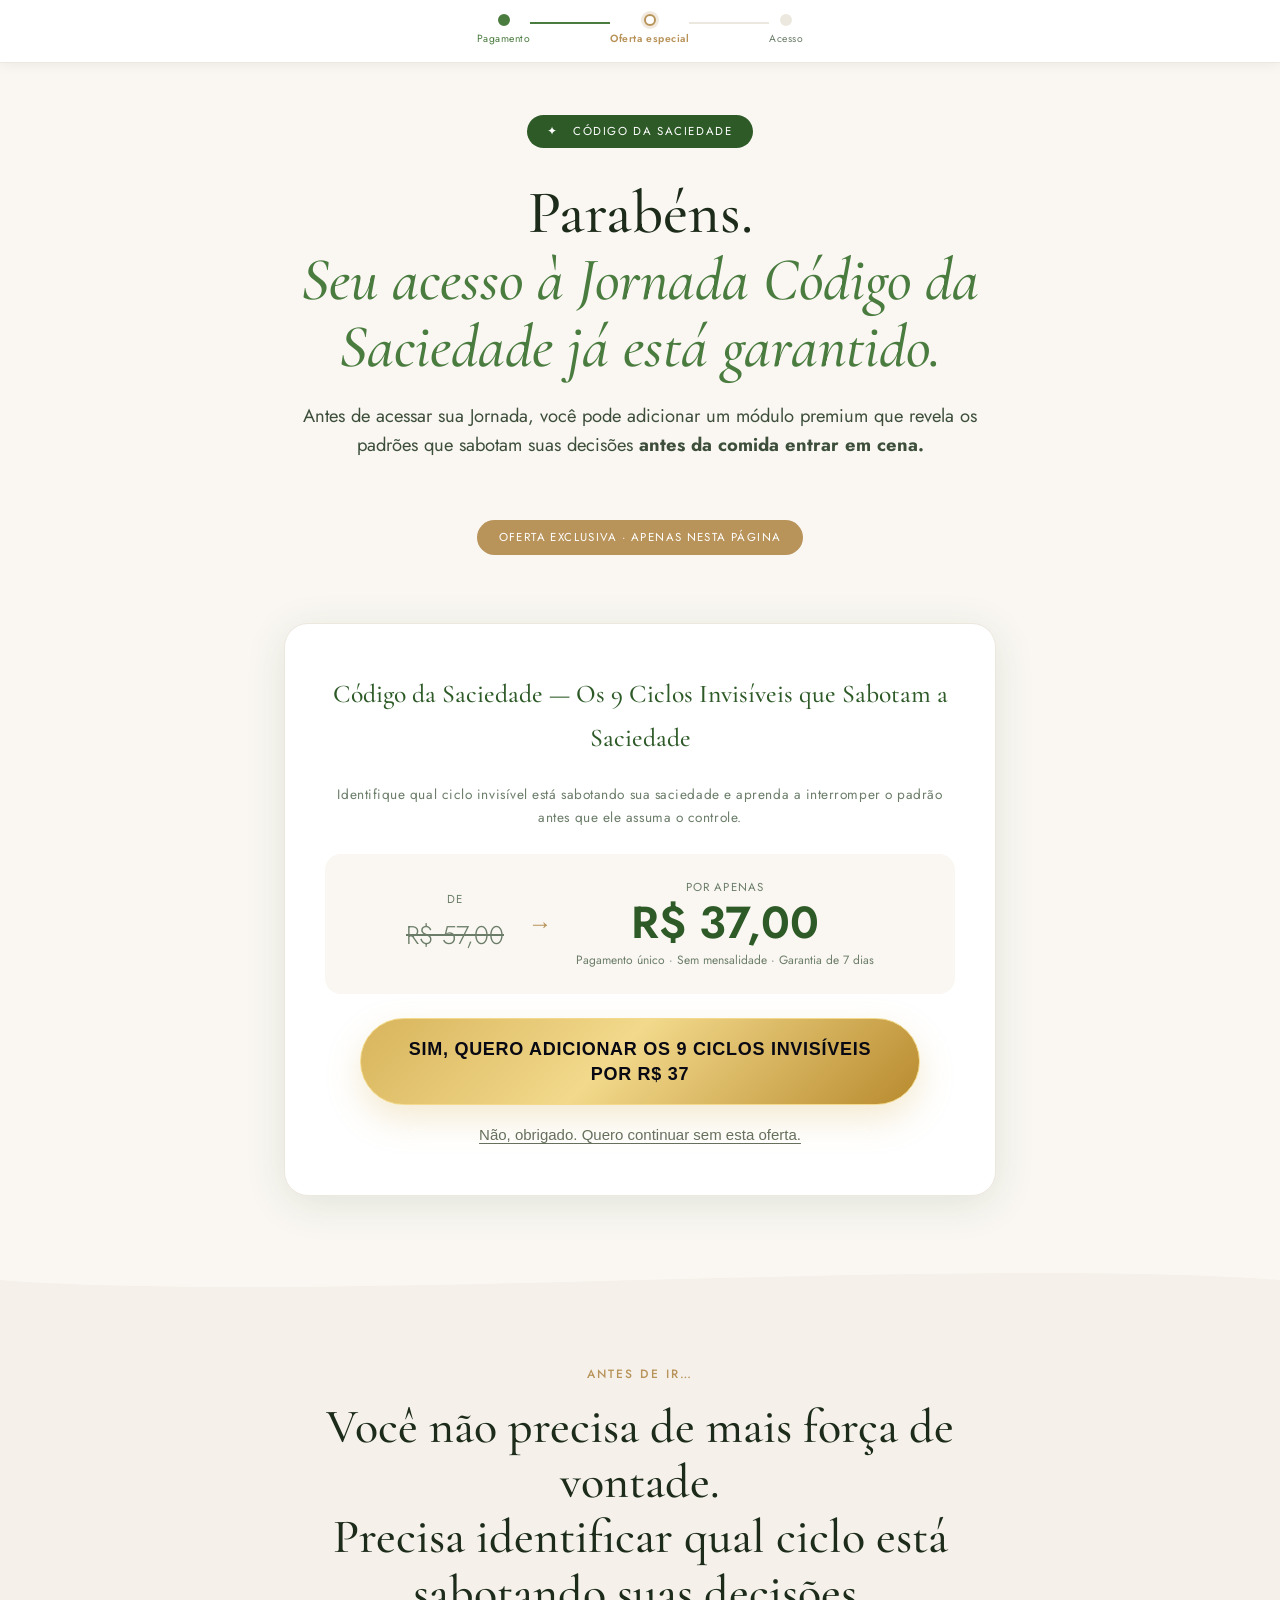
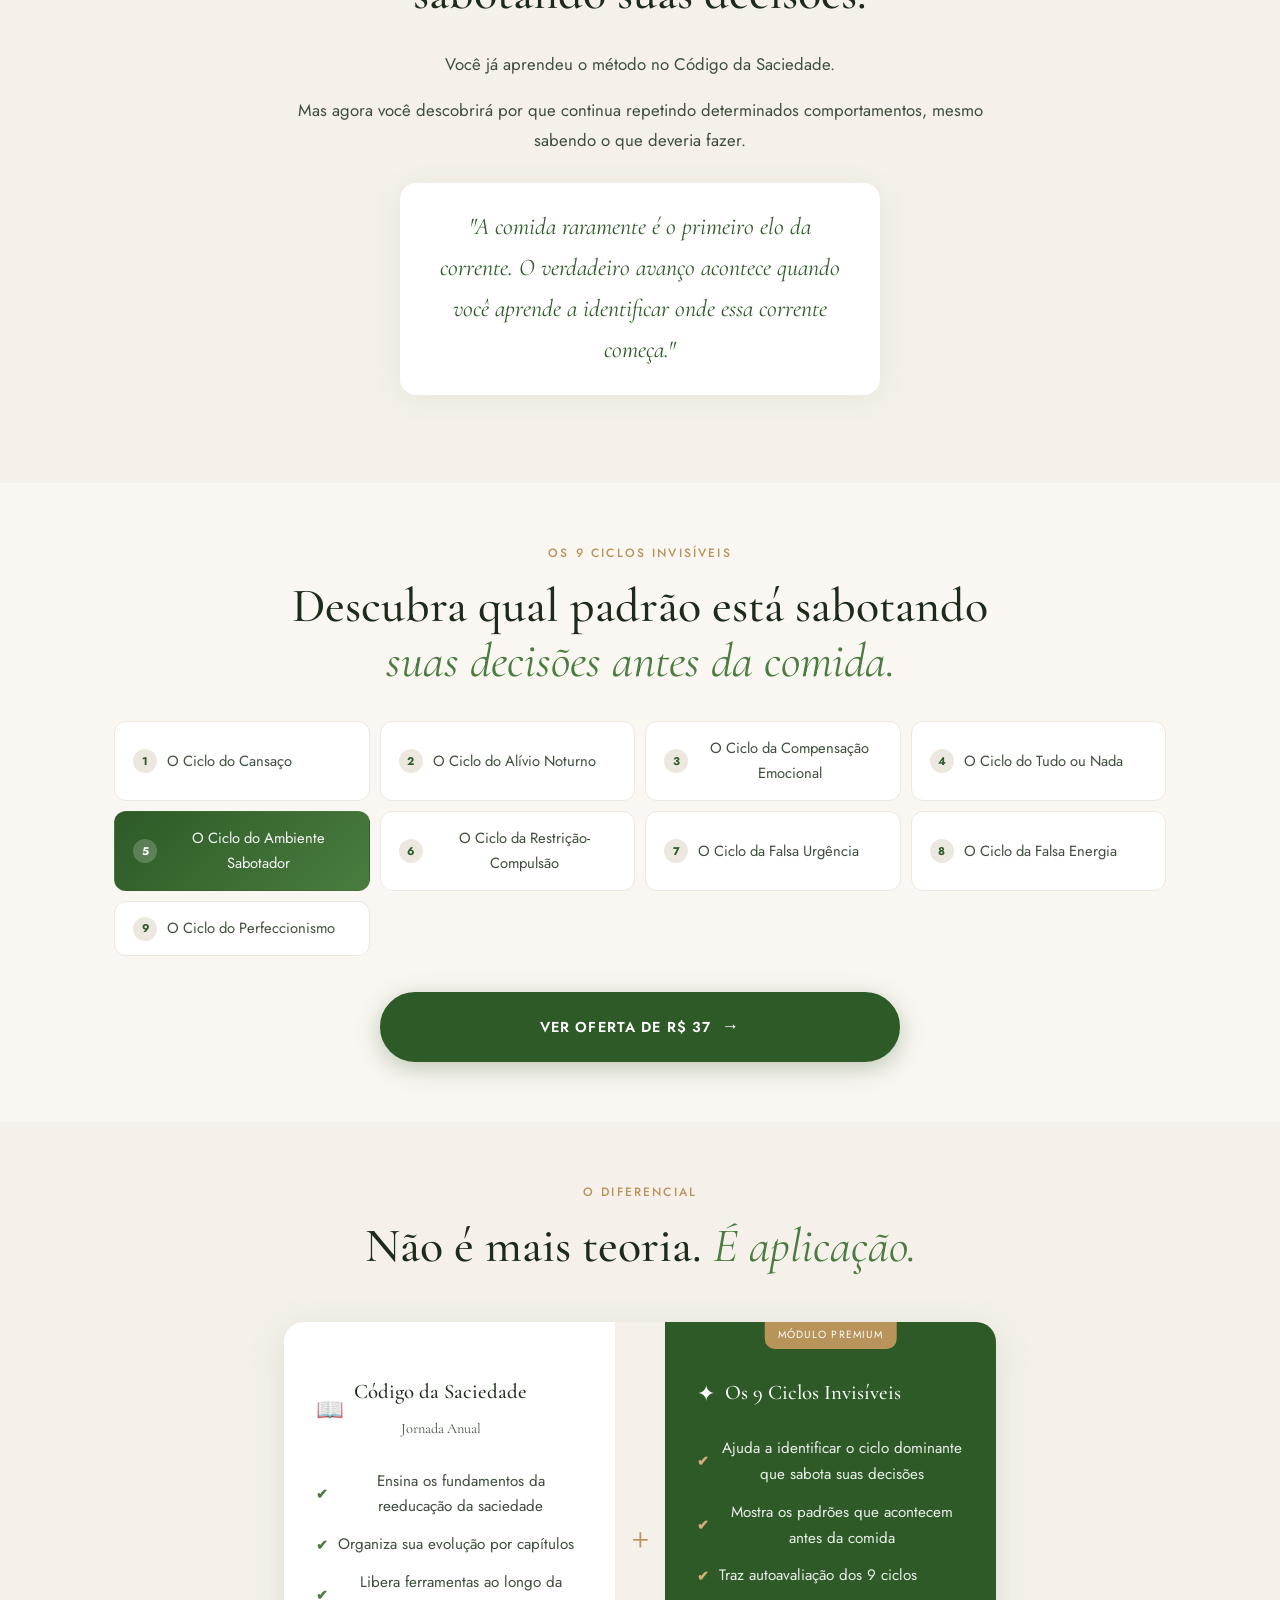
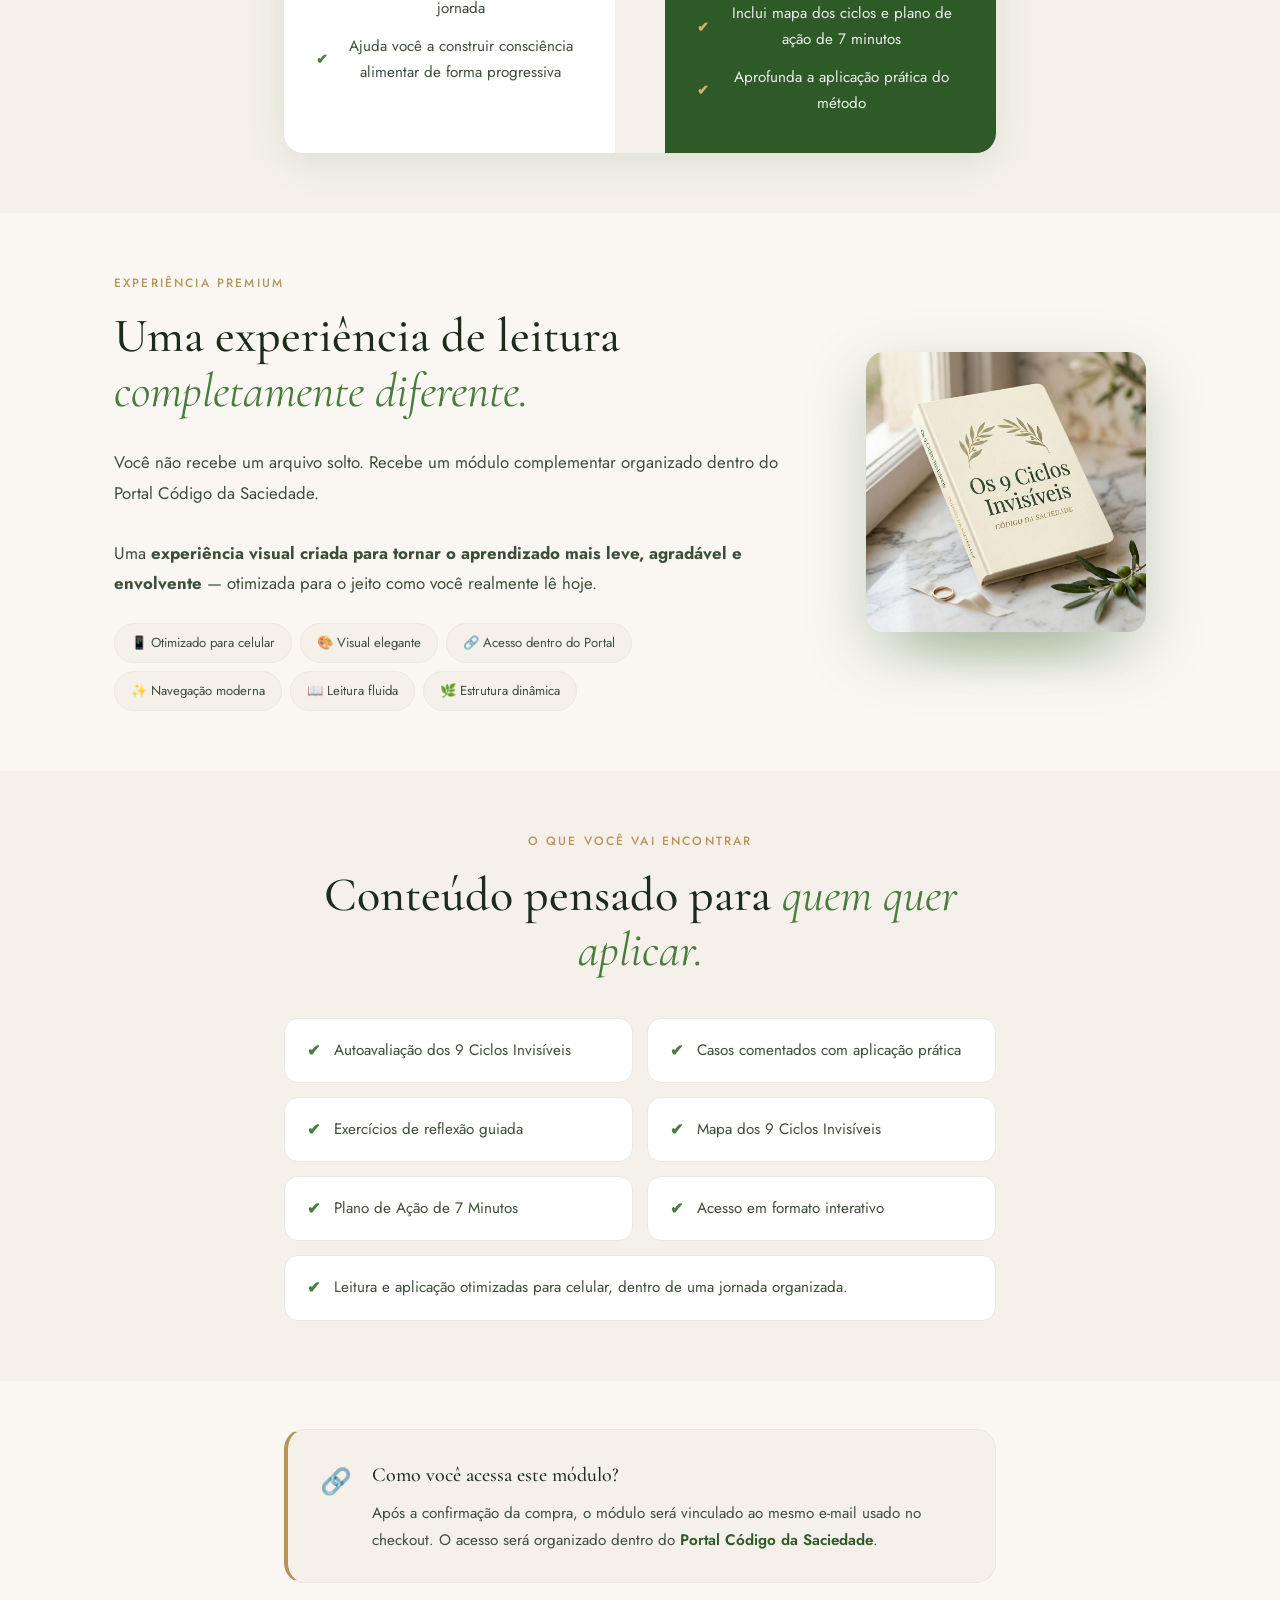
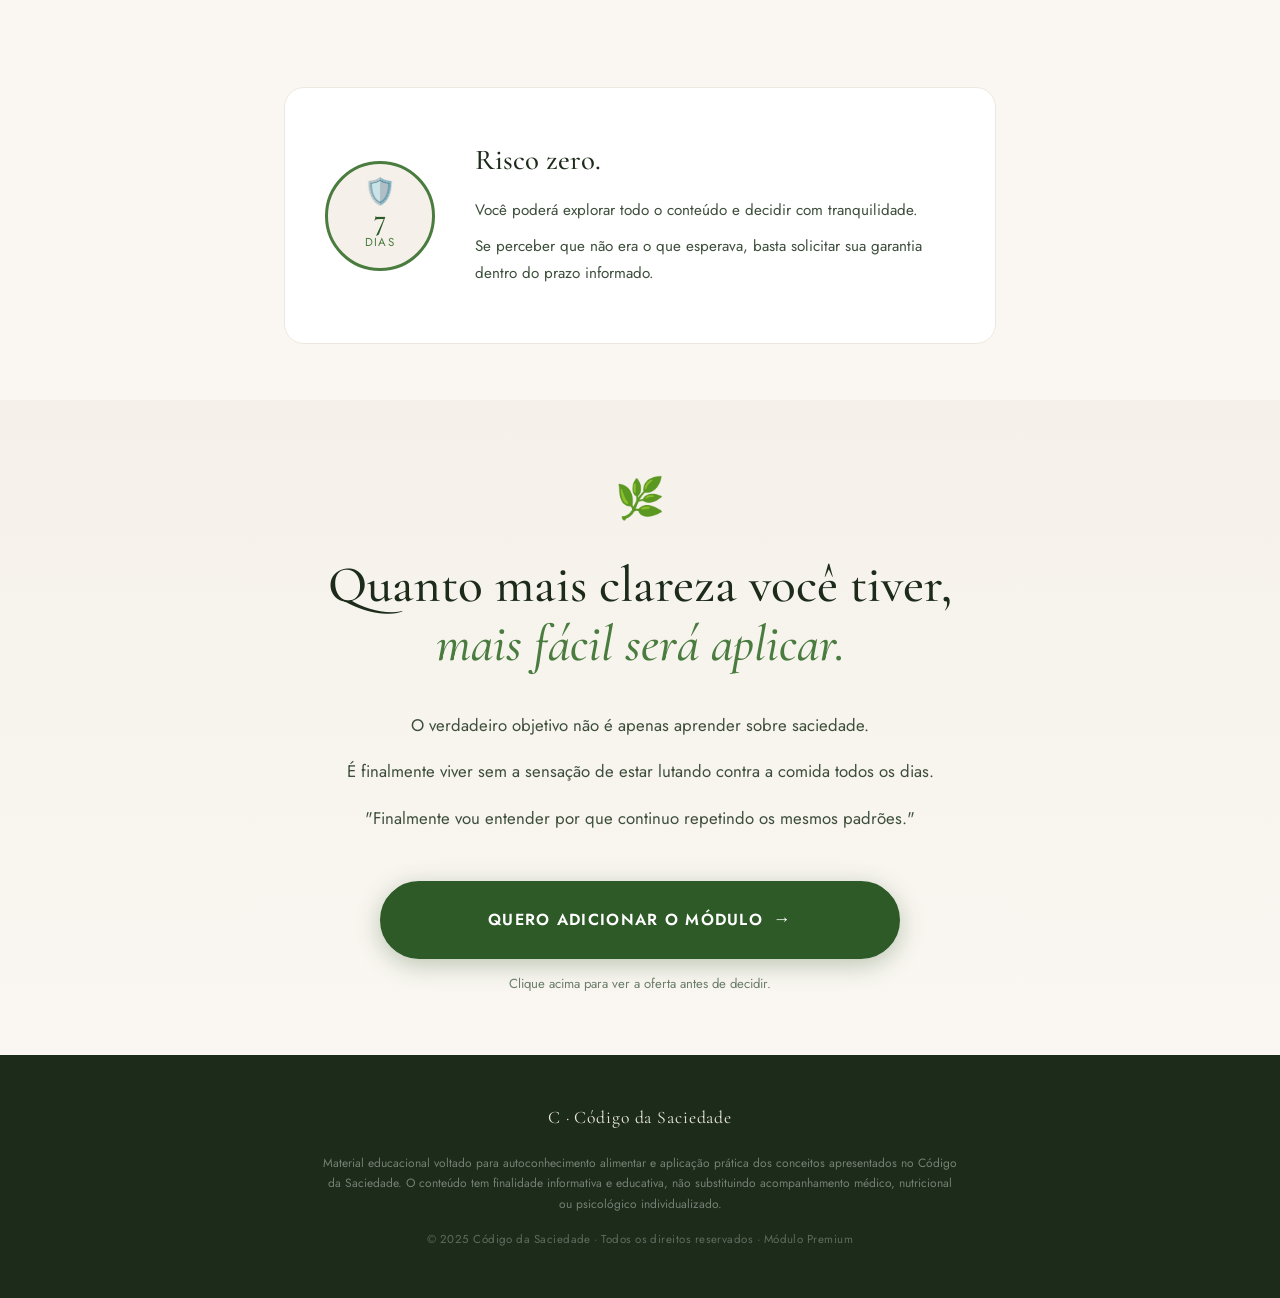
==== index.html @ 84fa3b35 "fix(kiwify): update one-click runtime to upsell v2" ====
<!DOCTYPE html>
<html lang="pt-BR">
<head>
  <meta charset="UTF-8" />
  <meta name="viewport" content="width=device-width, initial-scale=1.0" />
  <title>Parabéns! Seu acesso está garantido — Código da Saciedade</title>
  <meta name="description" content="Você acaba de dar um passo que pode mudar completamente sua relação com a comida. Conheça Os 9 Ciclos Invisíveis que Sabotam a Saciedade." />
  <link rel="preconnect" href="https://fonts.googleapis.com" />
  <link rel="preconnect" href="https://fonts.gstatic.com" crossorigin />
  <link href="https://fonts.googleapis.com/css2?family=Cormorant+Garamond:ital,wght@0,300;0,400;0,500;0,600;1,300;1,400;1,500&family=Jost:wght@300;400;500;600&display=swap" rel="stylesheet" />
  <link rel="stylesheet" href="style.css" />
</head>
<body>

  <!-- ── BARRA DE PROGRESSO ── -->
  <div class="progress-bar-wrap" aria-hidden="true">
    <div class="progress-bar-track">
      <div class="progress-bar-step done">
        <span class="step-dot"></span>
        <span class="step-label">Pagamento</span>
      </div>
      <div class="progress-bar-line done"></div>
      <div class="progress-bar-step active">
        <span class="step-dot"></span>
        <span class="step-label">Oferta especial</span>
      </div>
      <div class="progress-bar-line"></div>
      <div class="progress-bar-step">
        <span class="step-dot"></span>
        <span class="step-label">Acesso</span>
      </div>
    </div>
  </div>

  <!-- ─────────────────────────────────────────
       SEÇÃO 1 · HERO COMPACTO
  ───────────────────────────────────────── -->
  <section class="hero-congrats hero-compact" id="s1-parabens">
    <div class="container narrow">

      <div class="badge-pill">✦ &nbsp; Código da Saciedade</div>

      <h1 class="hero-headline">
        Parabéns.<br />
        <em>Seu acesso à Jornada Código&nbsp;da Saciedade já está garantido.</em>
      </h1>

      <p class="hero-sub">
        Antes de acessar sua Jornada, você pode adicionar um módulo premium que revela os padrões
        que sabotam suas decisões <strong>antes da comida entrar em cena.</strong>
      </p>

    </div>
  </section>

  <!-- ─────────────────────────────────────────
       SEÇÃO 2 · OFERTA PRINCIPAL (KIWIFY)
  ───────────────────────────────────────── -->
  <section class="offer-section offer-top" id="oferta-upsell">
    <div class="container narrow">

      <div class="offer-badge">Oferta exclusiva · Apenas nesta página</div>

      <div class="offer-card">

        <div class="offer-product-name">Código da Saciedade — Os 9 Ciclos Invisíveis que Sabotam a Saciedade</div>
        <div class="offer-format">
          Identifique qual ciclo invisível está sabotando sua saciedade e aprenda a interromper o padrão antes que ele assuma o controle.
        </div>

        <div class="offer-pricing">
          <div class="offer-original">
            <span class="price-label">De</span>
            <span class="price-original">R$ 57,00</span>
          </div>
          <div class="offer-arrow">→</div>
          <div class="offer-promo">
            <span class="price-label">Por apenas</span>
            <span class="price-promo">R$ 37,00</span>
            <span class="price-note">Pagamento único · Sem mensalidade · Garantia de 7 dias</span>
          </div>
        </div>

        <!-- BOTÃO OFICIAL KIWIFY — único na página, IDs não duplicar -->
        <div style="text-align:center; width:100%;" id="kiwify-upsell-s27nYkQ"
             data-upsell-url="https://boas-vindas-codigo-da-saciedade.vercel.app/"
             data-downsell-url="https://fome-de-alma.vercel.app/">
          <button id="kiwify-upsell-trigger-s27nYkQ" style="
            background: linear-gradient(135deg, #d8b45c 0%, #f2d98b 45%, #b88a2e 100%);
            padding: 18px 34px;
            cursor: pointer;
            color: #090914;
            font-weight: 800;
            border-radius: 999px;
            border: 1px solid #f2d98b;
            font-size: 18px;
            line-height: 1.35;
            letter-spacing: 0.04em;
            text-transform: uppercase;
            box-shadow: 0 14px 34px rgba(216, 180, 92, 0.28);
            max-width: 100%;
            width: min(560px, 100%);
            font-family: Arial, sans-serif;
          ">
            SIM, QUERO ADICIONAR OS 9 CICLOS INVISÍVEIS POR R$ 37
          </button>

          <div id="kiwify-upsell-cancel-trigger-s27nYkQ" class="cancel-link">
            Não, obrigado. Quero continuar sem esta oferta.
          </div>
        </div>

      </div><!-- /offer-card -->

    </div>
  </section>

  <!-- DIVISOR ONDULADO -->
  <div class="wave-divider" aria-hidden="true">
    <svg viewBox="0 0 1440 60" preserveAspectRatio="none" xmlns="http://www.w3.org/2000/svg">
      <path d="M0,30 C360,60 1080,0 1440,30 L1440,60 L0,60 Z" fill="#f5f1ea"/>
    </svg>
  </div>

  <!-- ─────────────────────────────────────────
       SEÇÃO 3 · ANTES DE IR
  ───────────────────────────────────────── -->
  <section class="before-you-go" id="s2-antes">
    <div class="container narrow">

      <div class="section-eyebrow">Antes de ir…</div>

      <h2 class="section-headline">
        Você não precisa de mais força de vontade.<br class="br-md" /> Precisa identificar qual ciclo está sabotando suas decisões.
      </h2>

      <div class="text-block centered">
        <p>Você já aprendeu o método no Código da Saciedade.</p>
        <p>Mas agora você descobrirá por que continua repetindo determinados comportamentos, mesmo sabendo o que deveria fazer.</p>
        <blockquote class="highlight-quote">"A comida raramente é o primeiro elo da corrente. O verdadeiro avanço acontece quando você aprende a identificar onde essa corrente começa."</blockquote>
      </div>

    </div>
  </section>

  <!-- ─────────────────────────────────────────
       SEÇÃO 4 · OS 9 CICLOS (COMPACTO)
  ───────────────────────────────────────── -->
  <section class="cases-section" id="s3-casos">
    <div class="container">

      <div class="section-eyebrow">Os 9 Ciclos Invisíveis</div>
      <h2 class="section-headline">
        Descubra qual padrão está sabotando<br /><em>suas decisões antes da comida.</em>
      </h2>

      <div class="cycles-compact-grid">
        <div class="cycle-chip"><span class="cycle-num">1</span> O Ciclo do Cansaço</div>
        <div class="cycle-chip"><span class="cycle-num">2</span> O Ciclo do Alívio Noturno</div>
        <div class="cycle-chip"><span class="cycle-num">3</span> O Ciclo da Compensação Emocional</div>
        <div class="cycle-chip"><span class="cycle-num">4</span> O Ciclo do Tudo ou Nada</div>
        <div class="cycle-chip cycle-chip-featured"><span class="cycle-num">5</span> O Ciclo do Ambiente Sabotador</div>
        <div class="cycle-chip"><span class="cycle-num">6</span> O Ciclo da Restrição-Compulsão</div>
        <div class="cycle-chip"><span class="cycle-num">7</span> O Ciclo da Falsa Urgência</div>
        <div class="cycle-chip"><span class="cycle-num">8</span> O Ciclo da Falsa Energia</div>
        <div class="cycle-chip"><span class="cycle-num">9</span> O Ciclo do Perfeccionismo</div>
      </div>

      <div class="cycles-cta-wrap">
        <a href="#oferta-upsell" class="btn-primary" id="btn-ciclos-cta">
          Ver oferta de R$ 37
          <span class="btn-arrow">→</span>
        </a>
      </div>

    </div>
  </section>

  <!-- ─────────────────────────────────────────
       SEÇÃO 5 · DIFERENCIAL (COMPARAÇÃO)
  ───────────────────────────────────────── -->
  <section class="comparison-section" id="s4-diferencial">
    <div class="container narrow">

      <div class="section-eyebrow">O diferencial</div>
      <h2 class="section-headline">Não é mais teoria. <em>É aplicação.</em></h2>

      <div class="comparison-table">

        <div class="comparison-col col-base">
          <div class="comp-col-header">
            <span class="comp-icon">📖</span>
            <h3>Código da Saciedade<br><span style="font-size: 0.9rem; font-weight: 400; opacity: 0.8;">Jornada Anual</span></h3>
          </div>
          <ul class="comp-list">
            <li><span class="check green">✔</span> Ensina os fundamentos da reeducação da saciedade</li>
            <li><span class="check green">✔</span> Organiza sua evolução por capítulos</li>
            <li><span class="check green">✔</span> Libera ferramentas ao longo da jornada</li>
            <li><span class="check green">✔</span> Ajuda você a construir consciência alimentar de forma progressiva</li>
          </ul>
        </div>

        <div class="comp-plus" aria-hidden="true">+</div>

        <div class="comparison-col col-upgrade">
          <div class="comp-badge-top">Módulo Premium</div>
          <div class="comp-col-header">
            <span class="comp-icon">✦</span>
            <h3>Os 9 Ciclos Invisíveis</h3>
          </div>
          <ul class="comp-list">
            <li><span class="check gold">✔</span> Ajuda a identificar o ciclo dominante que sabota suas decisões</li>
            <li><span class="check gold">✔</span> Mostra os padrões que acontecem antes da comida</li>
            <li><span class="check gold">✔</span> Traz autoavaliação dos 9 ciclos</li>
            <li><span class="check gold">✔</span> Inclui mapa dos ciclos e plano de ação de 7 minutos</li>
            <li><span class="check gold">✔</span> Aprofunda a aplicação prática do método</li>
          </ul>
        </div>

      </div>

    </div>
  </section>

  <!-- ─────────────────────────────────────────
       SEÇÃO 6 · EXPERIÊNCIA PREMIUM
  ───────────────────────────────────────── -->
  <section class="premium-exp" id="s5-experiencia">
    <div class="container">

      <div class="premium-inner">
        <div class="premium-text">
          <div class="section-eyebrow">Experiência Premium</div>
          <h2 class="section-headline left">
            Uma experiência de leitura<br /><em>completamente diferente.</em>
          </h2>
          <p class="body-text">
            Você não recebe um arquivo solto. Recebe um módulo complementar organizado dentro do Portal Código da Saciedade.<br /><br />
            Uma <strong>experiência visual criada para tornar o aprendizado mais leve, agradável e envolvente</strong> — otimizada para o jeito como você realmente lê hoje.
          </p>
          <div class="feature-pills">
            <span class="pill">📱 Otimizado para celular</span>
            <span class="pill">🎨 Visual elegante</span>
            <span class="pill">🔗 Acesso dentro do Portal</span>
            <span class="pill">✨ Navegação moderna</span>
            <span class="pill">📖 Leitura fluida</span>
            <span class="pill">🌿 Estrutura dinâmica</span>
          </div>
        </div>

        <div class="premium-book-wrap">
          <img src="cover_9_ciclos.png" alt="Capa do ebook Os 9 Ciclos Invisíveis" class="book-img" loading="lazy" />
          <div class="book-glow" aria-hidden="true"></div>
        </div>
      </div>

    </div>
  </section>

  <!-- ─────────────────────────────────────────
       SEÇÃO 7 · O QUE VOCÊ VAI ENCONTRAR
  ───────────────────────────────────────── -->
  <section class="whats-inside" id="s6-conteudo">
    <div class="container narrow">

      <div class="section-eyebrow">O que você vai encontrar</div>
      <h2 class="section-headline">
        Conteúdo pensado para <em>quem quer aplicar.</em>
      </h2>

      <div class="inside-grid">
        <div class="inside-item"><span class="inside-icon">✔</span><span>Autoavaliação dos 9 Ciclos Invisíveis</span></div>
        <div class="inside-item"><span class="inside-icon">✔</span><span>Casos comentados com aplicação prática</span></div>
        <div class="inside-item"><span class="inside-icon">✔</span><span>Exercícios de reflexão guiada</span></div>
        <div class="inside-item"><span class="inside-icon">✔</span><span>Mapa dos 9 Ciclos Invisíveis</span></div>
        <div class="inside-item"><span class="inside-icon">✔</span><span>Plano de Ação de 7 Minutos</span></div>
        <div class="inside-item"><span class="inside-icon">✔</span><span>Acesso em formato interativo</span></div>
        <div class="inside-item full-width"><span class="inside-icon">✔</span><span>Leitura e aplicação otimizadas para celular, dentro de uma jornada organizada.</span></div>
      </div>

    </div>
  </section>

  <!-- ─────────────────────────────────────────
       SEÇÃO 8 · COMO ACESSAR (SEM LINK PARA O PORTAL)
  ───────────────────────────────────────── -->
  <section class="how-to-access-section" id="s-como-acessar">
    <div class="container narrow">
      <div class="access-info-card">
        <span class="access-icon" aria-hidden="true">🔗</span>
        <div>
          <h3 class="access-title">Como você acessa este módulo?</h3>
          <p class="access-body">
            Após a confirmação da compra, o módulo será vinculado ao mesmo e-mail usado no checkout.
            O acesso será organizado dentro do <strong>Portal Código da Saciedade</strong>.
          </p>
        </div>
      </div>
    </div>
  </section>

  <!-- ─────────────────────────────────────────
       SEÇÃO 9 · GARANTIA
  ───────────────────────────────────────── -->
  <section class="guarantee-section" id="s9-garantia">
    <div class="container narrow">

      <div class="guarantee-card">
        <div class="guarantee-seal">
          <div class="seal-circle">
            <span class="seal-icon">🛡️</span>
            <span class="seal-days">7</span>
            <span class="seal-dias">dias</span>
          </div>
        </div>
        <div class="guarantee-text">
          <h2 class="guarantee-headline">Risco zero.</h2>
          <p>
            Você poderá explorar todo o conteúdo e decidir com tranquilidade.
          </p>
          <p>
            Se perceber que não era o que esperava, basta solicitar sua garantia dentro do prazo informado.
          </p>
        </div>
      </div>

    </div>
  </section>

  <!-- ─────────────────────────────────────────
       SEÇÃO 10 · ENCERRAMENTO + CTA FINAL
  ───────────────────────────────────────── -->
  <section class="closing-section" id="s10-fechamento">
    <div class="container narrow">

      <div class="closing-leaf" aria-hidden="true">🌿</div>

      <h2 class="closing-headline">
        Quanto mais clareza você tiver,<br /><em>mais fácil será aplicar.</em>
      </h2>

      <div class="closing-body">
        <p>
          O verdadeiro objetivo não é apenas aprender sobre saciedade.
        </p>
        <p>
          É finalmente viver sem a sensação de estar lutando contra a comida todos os dias.
        </p>
        <p>
          "Finalmente vou entender por que continuo repetindo os mesmos padrões."
        </p>
      </div>

      <!-- CTA final → âncora para o botão oficial Kiwify -->
      <a href="#oferta-upsell" class="btn-primary large" id="btn-final-cta">
        Quero adicionar o módulo
        <span class="btn-arrow">→</span>
      </a>
      <p style="font-size: 0.82rem; color: var(--text-soft); text-align: center; margin-top: 14px; margin-bottom: 0;">
        Clique acima para ver a oferta antes de decidir.
      </p>

    </div>
  </section>

  <!-- FOOTER -->
  <footer class="site-footer">
    <div class="container">
      <div class="footer-logo">C · Código da Saciedade</div>
      <p class="footer-disclaimer">
        Material educacional voltado para autoconhecimento alimentar e aplicação prática dos conceitos apresentados no Código da Saciedade. O conteúdo tem finalidade informativa e educativa, não substituindo acompanhamento médico, nutricional ou psicológico individualizado.
      </p>
      <p class="footer-copy">© 2025 Código da Saciedade · Todos os direitos reservados · Módulo Premium</p>
    </div>
  </footer>

  <script src="main.js"></script>
  <!-- Script oficial da Kiwify — carregar após o DOM -->
  <script src="https://snippets.kiwify.com/upsell-v2/upsell.min.js"></script>
</body>
</html>
---- style.css ----
/* ===== TOKENS ===== */
:root {
  --green-deep: #2d5a27;
  --green-mid: #4a7c3f;
  --green-soft: #7aaa6a;
  --gold: #b8935a;
  --gold-light: #d4af7a;
  --cream: #faf7f2;
  --cream-warm: #f5f1ea;
  --cream-dark: #ede8df;
  --text-dark: #1c2b1a;
  --text-mid: #3d4e3b;
  --text-soft: #6b7d69;
  --white: #ffffff;
  --shadow-soft: 0 4px 30px rgba(45,90,39,0.08);
  --shadow-card: 0 8px 40px rgba(45,90,39,0.12);
  --radius-card: 20px;
  --radius-pill: 100px;
  --transition: 0.3s cubic-bezier(0.4,0,0.2,1);
}

/* ===== RESET ===== */
*, *::before, *::after { box-sizing: border-box; margin: 0; padding: 0; }
html { scroll-behavior: smooth; }
body {
  font-family: 'Jost', sans-serif;
  background: var(--cream);
  color: var(--text-dark);
  line-height: 1.7;
  -webkit-font-smoothing: antialiased;
}
img { max-width: 100%; display: block; }
a { text-decoration: none; color: inherit; }

/* ===== LAYOUT ===== */
.container { width: 100%; max-width: 1100px; margin: 0 auto; padding: 0 24px; }
.container.narrow { max-width: 760px; }

/* ===== TYPOGRAPHY ===== */
.section-eyebrow {
  font-family: 'Jost', sans-serif;
  font-size: 0.75rem;
  font-weight: 500;
  letter-spacing: 0.18em;
  text-transform: uppercase;
  color: var(--gold);
  margin-bottom: 16px;
}
.section-eyebrow.light { color: var(--gold-light); }

.section-headline {
  font-family: 'Cormorant Garamond', serif;
  font-size: clamp(2rem, 5vw, 3rem);
  font-weight: 500;
  line-height: 1.15;
  color: var(--text-dark);
  margin-bottom: 28px;
  text-align: center;
}
.section-headline.left { text-align: left; }
.section-headline em { color: var(--green-mid); font-style: italic; font-weight: 400; }

.body-text { font-size: 1.05rem; color: var(--text-mid); line-height: 1.8; margin-bottom: 16px; }
.body-text.centered-text { text-align: center; }
.br-md { display: none; }
@media(min-width:600px){ .br-md { display: block; } }

/* ===== PROGRESS BAR ===== */
.progress-bar-wrap {
  background: var(--white);
  border-bottom: 1px solid var(--cream-dark);
  padding: 14px 24px;
  position: sticky;
  top: 0;
  z-index: 100;
  box-shadow: 0 2px 12px rgba(0,0,0,0.06);
}
.progress-bar-track {
  display: flex;
  align-items: center;
  justify-content: center;
  gap: 0;
  max-width: 500px;
  margin: 0 auto;
}
.progress-bar-step {
  display: flex;
  flex-direction: column;
  align-items: center;
  gap: 4px;
  position: relative;
}
.step-dot {
  width: 12px; height: 12px;
  border-radius: 50%;
  background: var(--cream-dark);
  border: 2px solid var(--cream-dark);
  transition: var(--transition);
}
.progress-bar-step.done .step-dot { background: var(--green-mid); border-color: var(--green-mid); }
.progress-bar-step.active .step-dot { background: var(--white); border-color: var(--gold); box-shadow: 0 0 0 3px rgba(184,147,90,0.2); }
.step-label { font-size: 0.65rem; letter-spacing: 0.05em; color: var(--text-soft); white-space: nowrap; }
.progress-bar-step.done .step-label { color: var(--green-mid); }
.progress-bar-step.active .step-label { color: var(--gold); font-weight: 600; }
.progress-bar-line {
  height: 2px; width: 80px; background: var(--cream-dark);
  margin-bottom: 16px;
}
.progress-bar-line.done { background: var(--green-mid); }

/* ===== HERO CONGRATS ===== */
.hero-congrats {
  background: var(--cream);
  padding: 52px 0 0;
  text-align: center;
}
/* Compact variant — no image, tighter bottom padding */
.hero-compact {
  padding-bottom: 32px;
}
.badge-pill {
  display: inline-block;
  background: var(--green-deep);
  color: var(--white);
  font-size: 0.72rem;
  letter-spacing: 0.14em;
  text-transform: uppercase;
  padding: 7px 20px;
  border-radius: var(--radius-pill);
  margin-bottom: 32px;
}
.hero-headline {
  font-family: 'Cormorant Garamond', serif;
  font-size: clamp(2.4rem, 6vw, 3.8rem);
  font-weight: 500;
  line-height: 1.1;
  color: var(--text-dark);
  margin-bottom: 20px;
}
.hero-headline em { color: var(--green-mid); font-style: italic; display: block; }
.hero-sub {
  font-size: 1.15rem;
  color: var(--text-mid);
  margin-bottom: 28px;
  line-height: 1.6;
}
.hero-body-text {
  background: var(--cream-warm);
  border-left: 3px solid var(--gold);
  border-radius: 0 12px 12px 0;
  padding: 20px 24px;
  margin-bottom: 48px;
  text-align: left;
  font-size: 1rem;
  color: var(--text-mid);
  line-height: 1.8;
}
.hero-image-wrap { position: relative; display: inline-block; width: 100%; max-width: 640px; margin: 0 auto; }
.hero-img { width: 100%; border-radius: 24px 24px 0 0; object-fit: cover; max-height: 420px; }
.hero-img-badge {
  position: absolute;
  bottom: 20px; left: 50%; transform: translateX(-50%);
  background: var(--white);
  border: 1px solid var(--cream-dark);
  border-radius: var(--radius-pill);
  padding: 10px 22px;
  display: flex; align-items: center; gap: 8px;
  font-size: 0.85rem; font-weight: 500;
  color: var(--green-deep);
  box-shadow: var(--shadow-card);
  white-space: nowrap;
}
.checkmark-icon {
  width: 22px; height: 22px; background: var(--green-mid);
  color: var(--white); border-radius: 50%;
  display: flex; align-items: center; justify-content: center;
  font-size: 0.75rem; font-weight: 700;
}

/* ===== WAVE DIVIDER ===== */
.wave-divider { line-height: 0; background: var(--cream); margin-top: 0; }
.wave-divider svg { width: 100%; height: 48px; }

/* ===== BEFORE YOU GO ===== */
.before-you-go {
  background: var(--cream-warm);
  padding: 60px 0;
  text-align: center;
}
.text-block.centered { text-align: center; }
.text-block p { font-size: 1.05rem; color: var(--text-mid); margin-bottom: 16px; line-height: 1.8; }
.highlight-quote {
  font-family: 'Cormorant Garamond', serif;
  font-size: 1.5rem;
  font-style: italic;
  color: var(--green-deep);
  border: none;
  padding: 24px 32px;
  margin: 28px auto;
  background: var(--white);
  border-radius: 16px;
  box-shadow: var(--shadow-soft);
  max-width: 480px;
  display: block;
}
.text-block strong { color: var(--green-deep); font-weight: 600; }

/* ===== CASES SECTION ===== */
.cases-section {
  background: var(--cream);
  padding: 60px 0;
  text-align: center;
}

/* Compact cycles grid */
.cycles-compact-grid {
  display: grid;
  grid-template-columns: repeat(auto-fit, minmax(240px, 1fr));
  gap: 10px;
  margin-top: 32px;
}
.cycle-chip {
  background: var(--white);
  border: 1px solid var(--cream-dark);
  border-radius: 12px;
  padding: 14px 18px;
  font-size: 0.92rem;
  color: var(--text-mid);
  display: flex;
  align-items: center;
  gap: 10px;
  transition: var(--transition);
}
.cycle-chip:hover { border-color: var(--green-soft); box-shadow: var(--shadow-soft); }
.cycle-chip-featured {
  background: linear-gradient(135deg, var(--green-deep), var(--green-mid));
  color: rgba(255,255,255,0.95);
  border-color: transparent;
}
.cycle-num {
  display: inline-flex;
  align-items: center;
  justify-content: center;
  width: 24px; height: 24px;
  border-radius: 50%;
  background: var(--cream-dark);
  color: var(--green-deep);
  font-size: 0.7rem;
  font-weight: 700;
  flex-shrink: 0;
}
.cycle-chip-featured .cycle-num {
  background: rgba(255,255,255,0.2);
  color: var(--white);
}
.cycles-cta-wrap {
  display: flex;
  justify-content: center;
  margin-top: 36px;
}
.cases-grid {
  display: grid;
  grid-template-columns: repeat(auto-fit, minmax(280px, 1fr));
  gap: 20px;
  margin-top: 48px;
}
.case-card {
  background: var(--white);
  border: 1px solid var(--cream-dark);
  border-radius: var(--radius-card);
  padding: 32px 28px;
  text-align: left;
  transition: var(--transition);
  cursor: default;
}
.case-card:hover { transform: translateY(-4px); box-shadow: var(--shadow-card); border-color: var(--green-soft); }
.case-card.featured {
  background: linear-gradient(135deg, var(--green-deep), var(--green-mid));
  color: var(--white);
  border-color: transparent;
}
.case-card.featured .case-title, .case-card.featured .case-number, .case-card.featured .case-desc { color: rgba(255,255,255,0.95); }
.case-icon { font-size: 1.8rem; margin-bottom: 12px; }
.case-number { font-size: 0.72rem; letter-spacing: 0.12em; text-transform: uppercase; color: var(--gold); font-weight: 600; display: block; margin-bottom: 10px; }
.case-card.featured .case-number { color: var(--gold-light); }
.case-title { font-family: 'Cormorant Garamond', serif; font-size: 1.2rem; font-weight: 500; color: var(--text-dark); margin-bottom: 10px; line-height: 1.3; }
.case-desc { font-size: 0.9rem; color: var(--text-soft); line-height: 1.7; }

/* ===== COMPARISON ===== */
.comparison-section { background: var(--cream-warm); padding: 60px 0; text-align: center; }
.comparison-table {
  display: flex; align-items: stretch; gap: 0;
  margin-top: 48px; border-radius: var(--radius-card);
  overflow: hidden; box-shadow: var(--shadow-card);
  flex-wrap: wrap;
}
.comparison-col { flex: 1; padding: 36px 32px; min-width: 240px; }
.col-base { background: var(--white); }
.col-upgrade { background: var(--green-deep); color: var(--white); position: relative; }
.comp-plus {
  background: var(--cream-warm);
  display: flex; align-items: center; justify-content: center;
  font-size: 2rem; font-weight: 300; color: var(--gold);
  padding: 0 8px; min-width: 50px;
}
.comp-badge-top {
  position: absolute; top: -1px; left: 50%; transform: translateX(-50%);
  background: var(--gold); color: var(--white);
  font-size: 0.65rem; letter-spacing: 0.1em; text-transform: uppercase;
  padding: 5px 14px; border-radius: 0 0 10px 10px;
  white-space: nowrap;
}
.comp-col-header { display: flex; align-items: center; gap: 10px; margin-bottom: 24px; margin-top: 16px; }
.comp-icon { font-size: 1.4rem; }
.comp-col-header h3 { font-family: 'Cormorant Garamond', serif; font-size: 1.3rem; font-weight: 500; }
.col-upgrade .comp-col-header h3 { color: var(--white); }
.comp-list { list-style: none; display: flex; flex-direction: column; gap: 12px; }
.comp-list li { font-size: 0.95rem; display: flex; align-items: center; gap: 10px; color: var(--text-mid); }
.col-upgrade .comp-list li { color: rgba(255,255,255,0.9); }
.check { font-size: 0.85rem; font-weight: 700; }
.check.green { color: var(--green-mid); }
.check.gold { color: var(--gold-light); }

/* ===== PREMIUM EXP ===== */
.premium-exp { background: var(--cream); padding: 60px 0; }
.premium-inner { display: flex; align-items: center; gap: 60px; flex-wrap: wrap; }
.premium-text { flex: 1; min-width: 280px; }
.premium-book-wrap { flex: 0 0 320px; position: relative; display: flex; justify-content: center; }
.book-img { width: 280px; border-radius: 18px; box-shadow: 0 20px 60px rgba(45,90,39,0.25); position: relative; z-index: 2; transition: var(--transition); }
.book-img:hover { transform: translateY(-8px) rotate(1deg); }
.book-glow {
  position: absolute; bottom: -20px; left: 50%; transform: translateX(-50%);
  width: 200px; height: 40px; background: rgba(74,124,63,0.3);
  border-radius: 50%; filter: blur(20px); z-index: 1;
}
.feature-pills { display: flex; flex-wrap: wrap; gap: 8px; margin-top: 24px; }
.pill {
  background: var(--cream-warm);
  border: 1px solid var(--cream-dark);
  border-radius: var(--radius-pill);
  padding: 8px 16px;
  font-size: 0.82rem; color: var(--text-mid);
  transition: var(--transition);
}
.pill:hover { background: var(--green-deep); color: var(--white); border-color: var(--green-deep); }

/* ===== WHATS INSIDE ===== */
.whats-inside { background: var(--cream-warm); padding: 60px 0; text-align: center; }
.inside-grid {
  display: grid; grid-template-columns: repeat(auto-fit, minmax(260px, 1fr));
  gap: 14px; margin-top: 40px;
}
.inside-item {
  background: var(--white); border-radius: 14px;
  padding: 18px 22px; display: flex; align-items: center; gap: 14px;
  font-size: 0.95rem; color: var(--text-mid);
  border: 1px solid var(--cream-dark);
  transition: var(--transition);
}
.inside-item:hover { border-color: var(--green-soft); box-shadow: var(--shadow-soft); }
.inside-item.full-width { grid-column: 1 / -1; }
.inside-icon { color: var(--green-mid); font-weight: 700; font-size: 1rem; flex-shrink: 0; }

/* ===== HOW TO ACCESS ===== */
.how-to-access-section {
  background: var(--cream);
  padding: 48px 0;
}
.access-info-card {
  display: flex;
  align-items: flex-start;
  gap: 20px;
  background: var(--cream-warm);
  border: 1px solid var(--cream-dark);
  border-left: 4px solid var(--gold);
  border-radius: var(--radius-card);
  padding: 28px 32px;
  text-align: left;
}
.access-icon { font-size: 1.6rem; flex-shrink: 0; margin-top: 2px; }
.access-title {
  font-family: 'Cormorant Garamond', serif;
  font-size: 1.25rem;
  font-weight: 500;
  color: var(--text-dark);
  margin-bottom: 8px;
}
.access-body {
  font-size: 0.95rem;
  color: var(--text-mid);
  line-height: 1.8;
}
.access-body strong { color: var(--green-deep); font-weight: 600; }

/* ===== OFFER ===== */
.offer-section { background: var(--cream-warm); padding: 60px 0; text-align: center; }
/* Offer at top of page — cream background matches hero */
.offer-top { background: var(--cream); padding-top: 0; }
.offer-badge {
  display: inline-block;
  background: var(--gold); color: var(--white);
  font-size: 0.72rem; letter-spacing: 0.12em; text-transform: uppercase;
  padding: 8px 22px; border-radius: var(--radius-pill);
  margin-bottom: 28px;
}
.offer-card {
  background: var(--white);
  border-radius: 24px;
  padding: 48px 40px;
  box-shadow: var(--shadow-card);
  border: 1px solid var(--cream-dark);
  margin-top: 40px;
  display: flex; flex-direction: column; align-items: center; gap: 24px;
}
.offer-product-name {
  font-family: 'Cormorant Garamond', serif;
  font-size: 1.6rem; font-weight: 500;
  color: var(--green-deep);
}
.offer-format { font-size: 0.85rem; color: var(--text-soft); letter-spacing: 0.04em; }
.offer-pricing {
  display: flex; align-items: center; justify-content: center; gap: 24px; flex-wrap: wrap;
  padding: 24px 32px;
  background: var(--cream);
  border-radius: 16px; width: 100%;
}
.offer-original { display: flex; flex-direction: column; align-items: center; gap: 4px; }
.price-label { font-size: 0.72rem; text-transform: uppercase; letter-spacing: 0.1em; color: var(--text-soft); }
.price-original { font-size: 1.6rem; color: var(--text-soft); text-decoration: line-through; font-weight: 300; }
.offer-arrow { font-size: 1.5rem; color: var(--gold); }
.offer-promo { display: flex; flex-direction: column; align-items: center; gap: 4px; }
.price-promo { font-size: 2.8rem; font-weight: 600; color: var(--green-deep); line-height: 1; }
.price-note { font-size: 0.75rem; color: var(--text-soft); }
.offer-guarantee-mini {
  display: flex; align-items: center; gap: 8px;
  font-size: 0.85rem; color: var(--text-soft);
  border: 1px solid var(--cream-dark); border-radius: var(--radius-pill);
  padding: 8px 20px;
}

/* ===== BUTTONS ===== */
.btn-primary {
  display: inline-flex; align-items: center; justify-content: center; gap: 10px;
  background: var(--green-deep);
  color: var(--white);
  font-family: 'Jost', sans-serif;
  font-size: 0.9rem; font-weight: 600;
  letter-spacing: 0.08em; text-transform: uppercase;
  padding: 18px 36px;
  border-radius: var(--radius-pill);
  border: 2px solid var(--green-deep);
  cursor: pointer;
  transition: var(--transition);
  width: 100%; max-width: 520px;
  box-shadow: 0 6px 24px rgba(45,90,39,0.3);
}
.btn-primary:hover {
  background: var(--green-mid);
  border-color: var(--green-mid);
  transform: translateY(-2px);
  box-shadow: 0 12px 32px rgba(45,90,39,0.4);
}
.btn-primary.large { font-size: 1rem; padding: 22px 48px; }
.btn-arrow { font-size: 1.1rem; }

/* Cancel / downsell link — visível, discreto, mas legível */
.cancel-link {
  margin-top: 1.2rem;
  cursor: pointer;
  font-size: 15px;
  line-height: 1.5;
  text-decoration: underline;
  text-underline-offset: 3px;
  font-family: Arial, sans-serif;
  color: #66705c;
  opacity: 1;
  transition: color 0.2s ease;
}
.cancel-link:hover { color: #3d4e3b; }

/* Legacy btn-secondary (kept for obrigado page compatibility) */
.btn-secondary {
  display: block;
  font-size: 0.8rem;
  color: var(--text-soft);
  text-decoration: underline;
  text-underline-offset: 3px;
  text-align: center;
  cursor: pointer;
  transition: var(--transition);
  padding: 8px;
  width: 100%;
}
.btn-secondary:hover { color: var(--text-dark); }

/* ===== GUARANTEE ===== */
.guarantee-section { background: var(--cream); padding: 56px 0; }
.guarantee-card {
  background: var(--white);
  border: 1px solid var(--cream-dark);
  border-radius: var(--radius-card);
  padding: 48px 40px;
  display: flex; align-items: center; gap: 40px; flex-wrap: wrap;
}
.guarantee-seal { flex-shrink: 0; }
.seal-circle {
  width: 110px; height: 110px;
  border-radius: 50%;
  border: 3px solid var(--green-mid);
  background: var(--cream-warm);
  display: flex; flex-direction: column; align-items: center; justify-content: center;
  gap: 0;
}
.seal-icon { font-size: 1.6rem; line-height: 1; }
.seal-days { font-family: 'Cormorant Garamond', serif; font-size: 1.8rem; font-weight: 600; color: var(--green-deep); line-height: 1; }
.seal-dias { font-size: 0.72rem; letter-spacing: 0.1em; text-transform: uppercase; color: var(--green-mid); }
.guarantee-text { flex: 1; min-width: 200px; }
.guarantee-headline { font-family: 'Cormorant Garamond', serif; font-size: 1.8rem; font-weight: 500; color: var(--text-dark); margin-bottom: 12px; }
.guarantee-text p { font-size: 0.95rem; color: var(--text-mid); line-height: 1.8; margin-bottom: 8px; }

/* ===== CLOSING ===== */
.closing-section {
  background: linear-gradient(to bottom, var(--cream-warm), var(--cream));
  padding: 64px 0 60px;
  text-align: center;
}
.closing-leaf { font-size: 2.5rem; margin-bottom: 24px; display: block; animation: sway 4s ease-in-out infinite; }
@keyframes sway { 0%,100%{transform:rotate(-5deg)} 50%{transform:rotate(5deg)} }
.closing-headline {
  font-family: 'Cormorant Garamond', serif;
  font-size: clamp(2rem, 5vw, 3.2rem);
  font-weight: 500; line-height: 1.15;
  color: var(--text-dark); margin-bottom: 36px;
}
.closing-headline em { color: var(--green-mid); font-style: italic; }
.closing-body {
  margin-bottom: 48px;
  display: flex; flex-direction: column; gap: 16px;
}
.closing-body p { font-size: 1.05rem; color: var(--text-mid); line-height: 1.8; }

/* ===== FOOTER ===== */
.site-footer { background: var(--text-dark); padding: 48px 24px; text-align: center; }
.footer-logo { font-family: 'Cormorant Garamond', serif; font-size: 1.1rem; color: var(--cream-dark); margin-bottom: 20px; letter-spacing: 0.05em; }
.footer-disclaimer { font-size: 0.75rem; color: rgba(255,255,255,0.4); line-height: 1.7; max-width: 640px; margin: 0 auto 16px; }
.footer-copy { font-size: 0.72rem; color: rgba(255,255,255,0.3); letter-spacing: 0.04em; }

/* ===== MOBILE ===== */
@media(max-width: 768px) {
  .premium-inner { flex-direction: column; gap: 40px; }
  .premium-book-wrap { flex: unset; }
  .book-img { width: 220px; }
  .comparison-table { flex-direction: column; }
  .comp-plus { padding: 8px; writing-mode: unset; min-width: unset; }
  .guarantee-card { flex-direction: column; text-align: center; align-items: center; }
  .offer-card { padding: 32px 24px; }
  .decision-card { padding: 36px 24px; }
  .hero-body-text { border-radius: 12px; border-left: none; border-top: 3px solid var(--gold); }
}
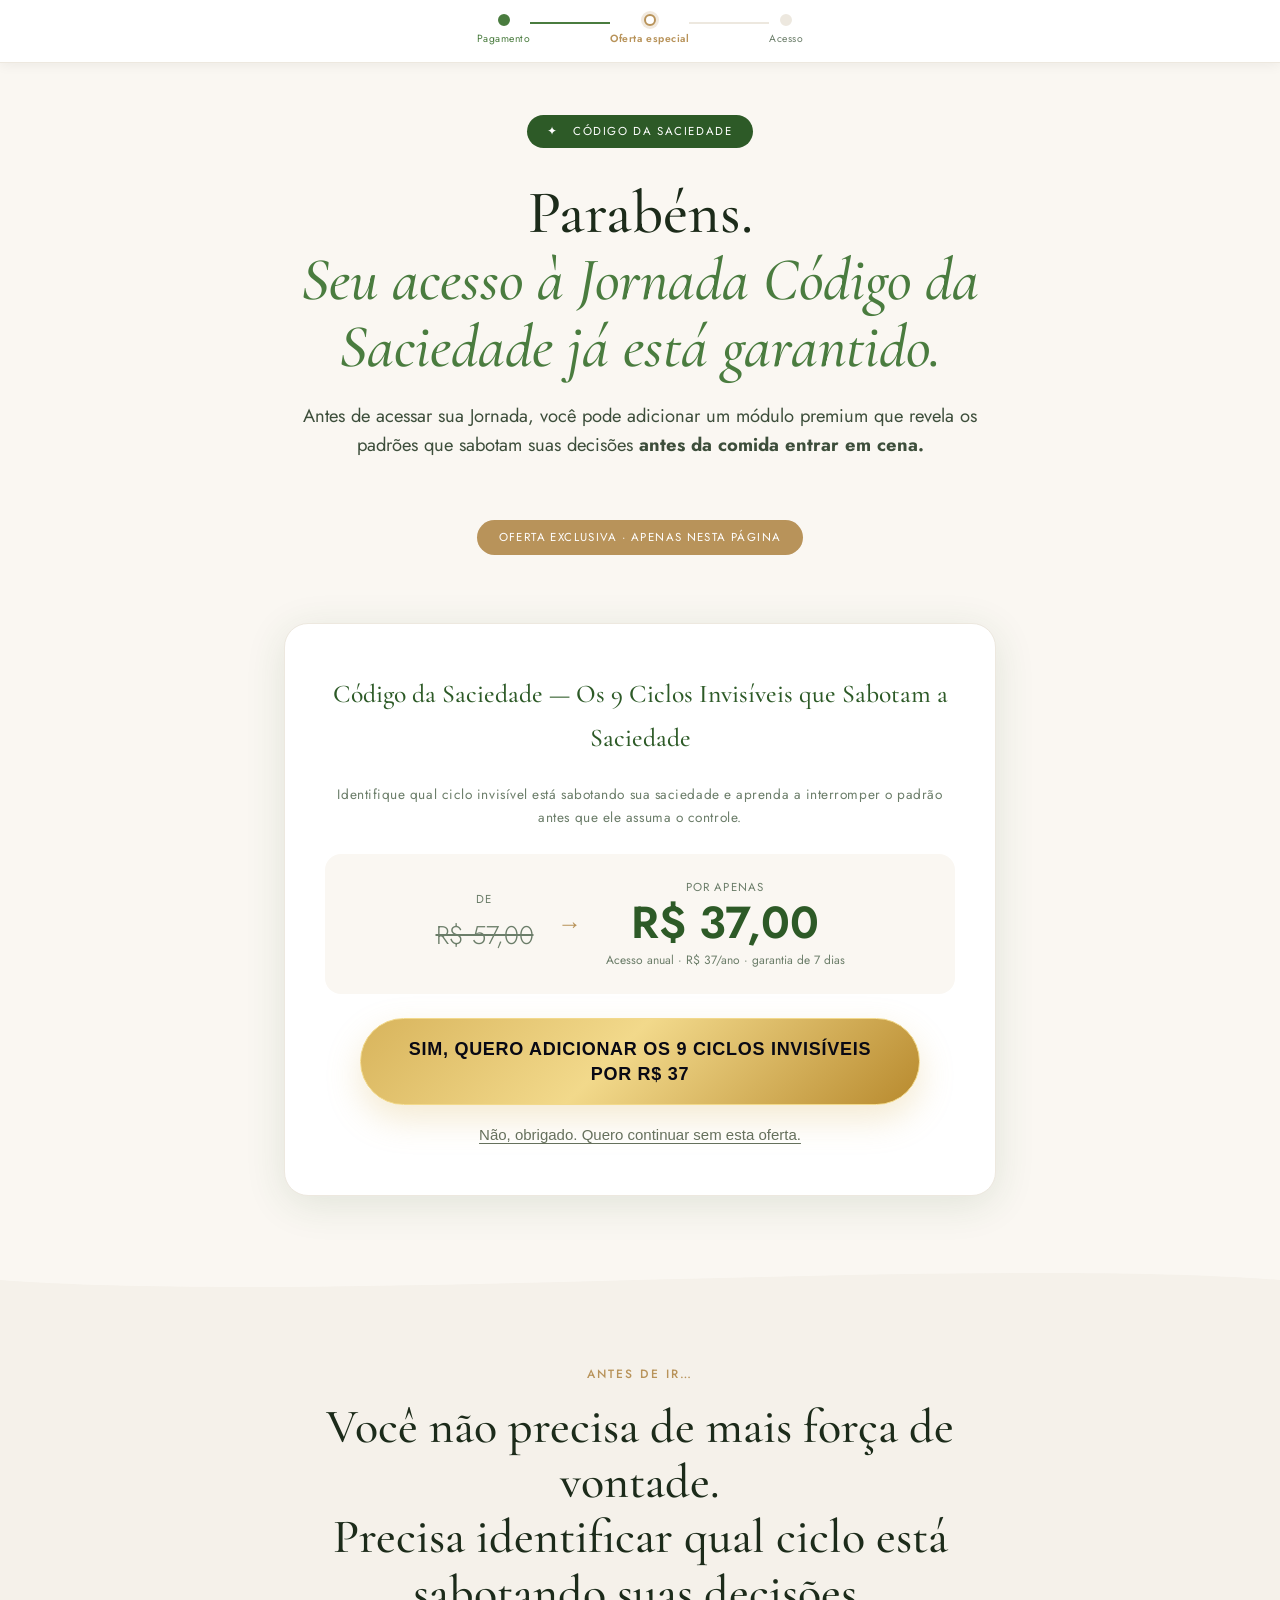
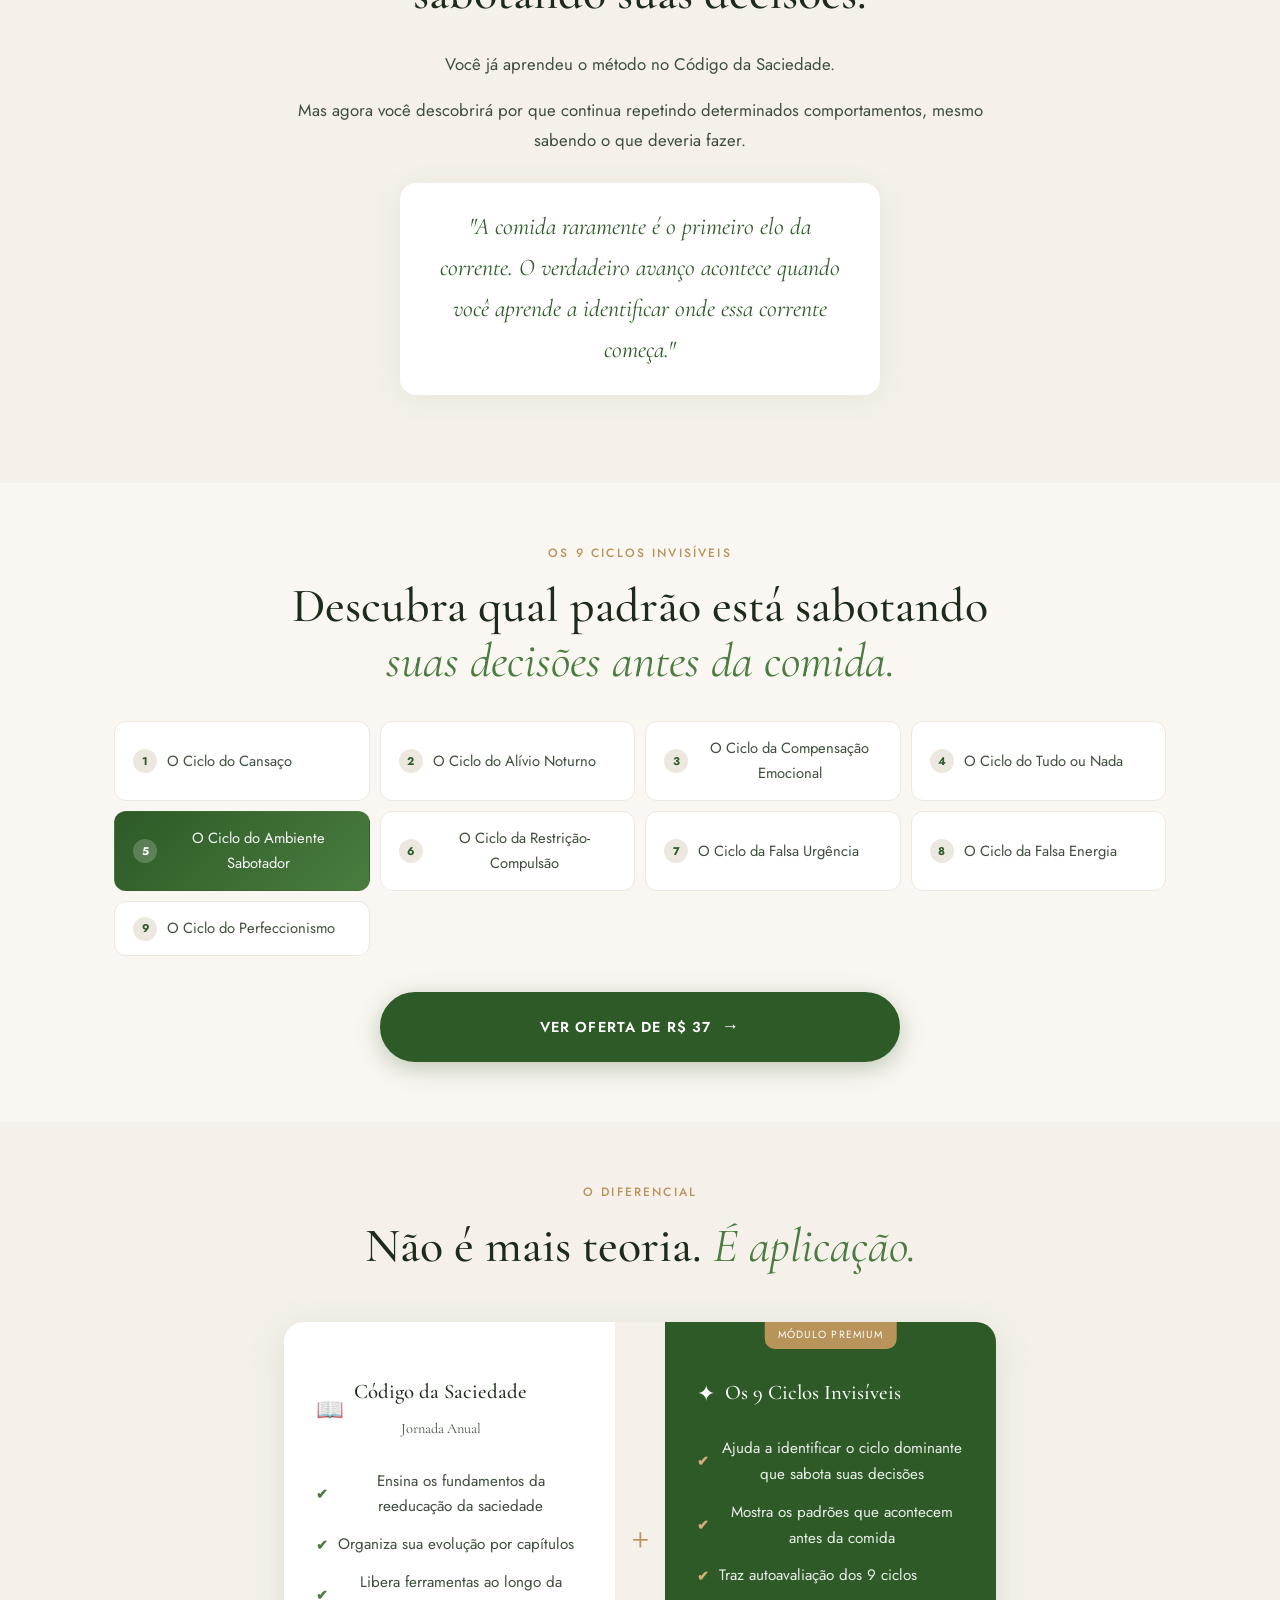
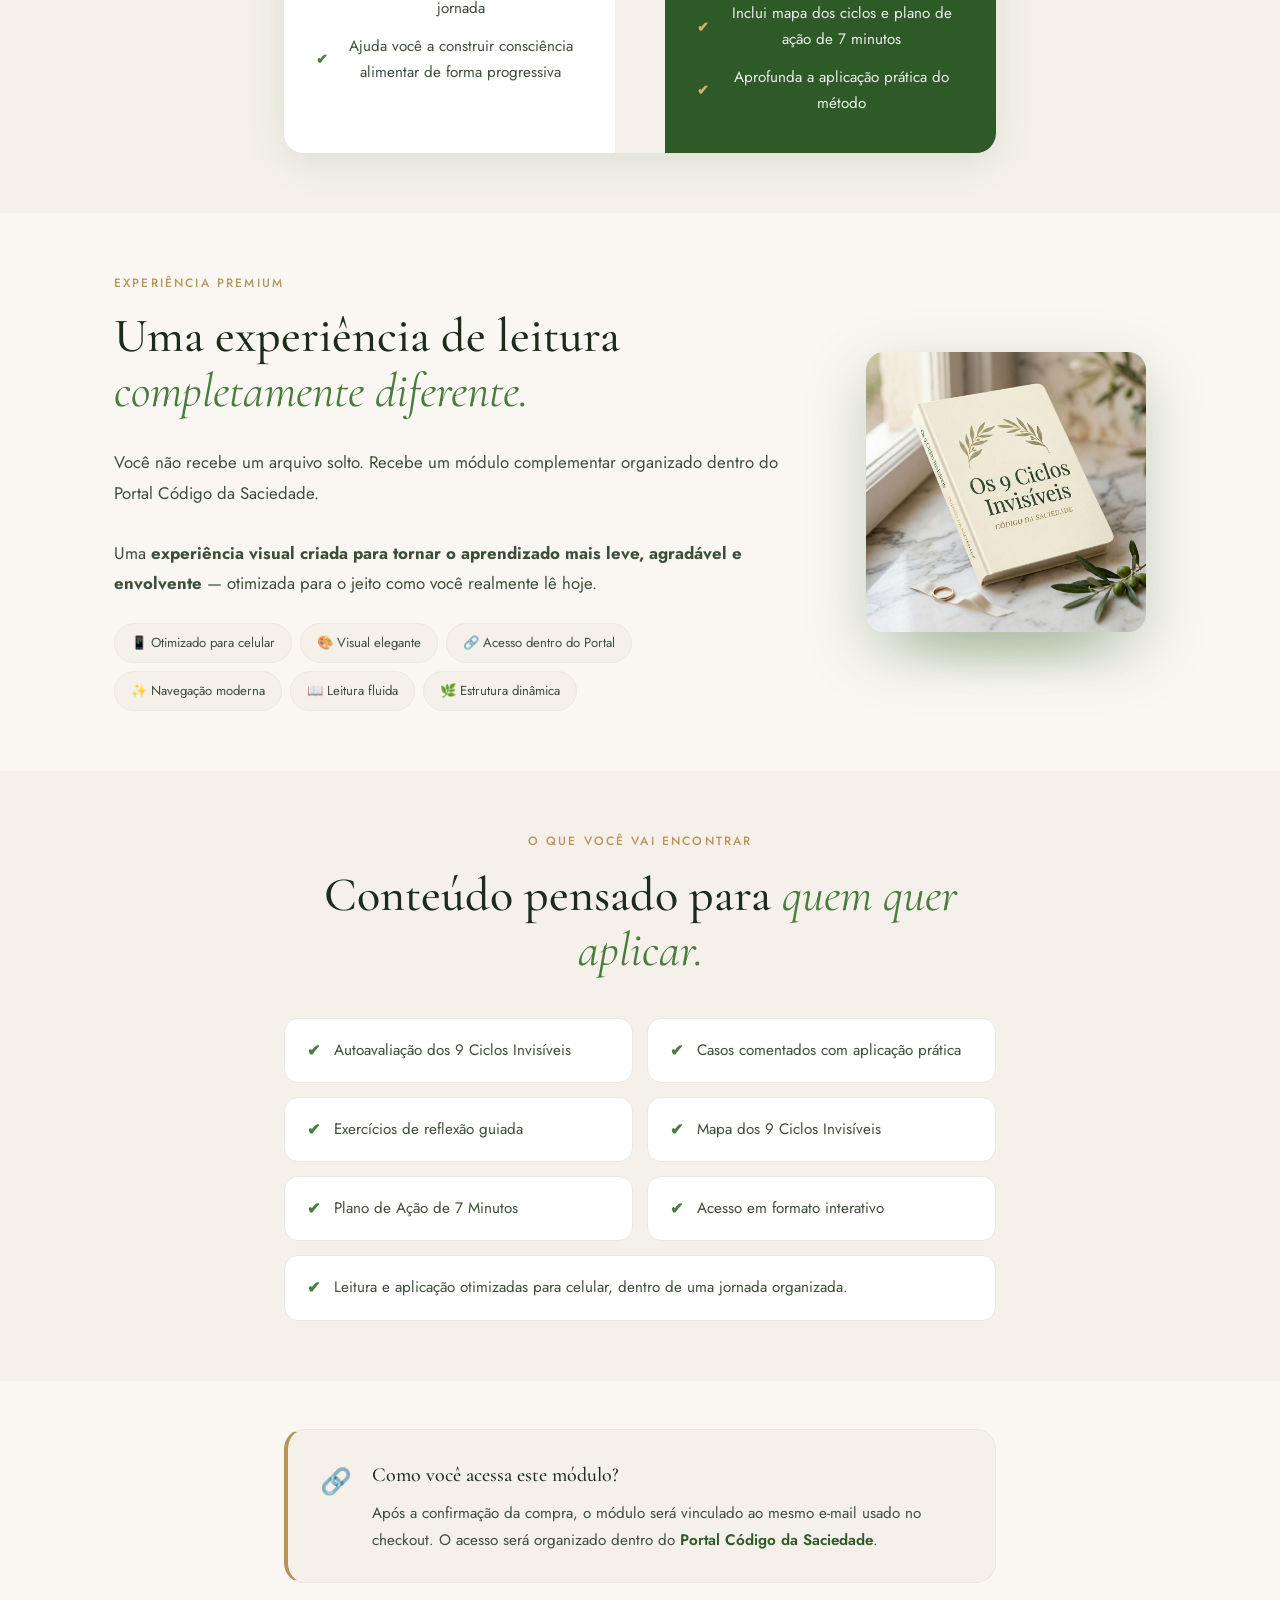
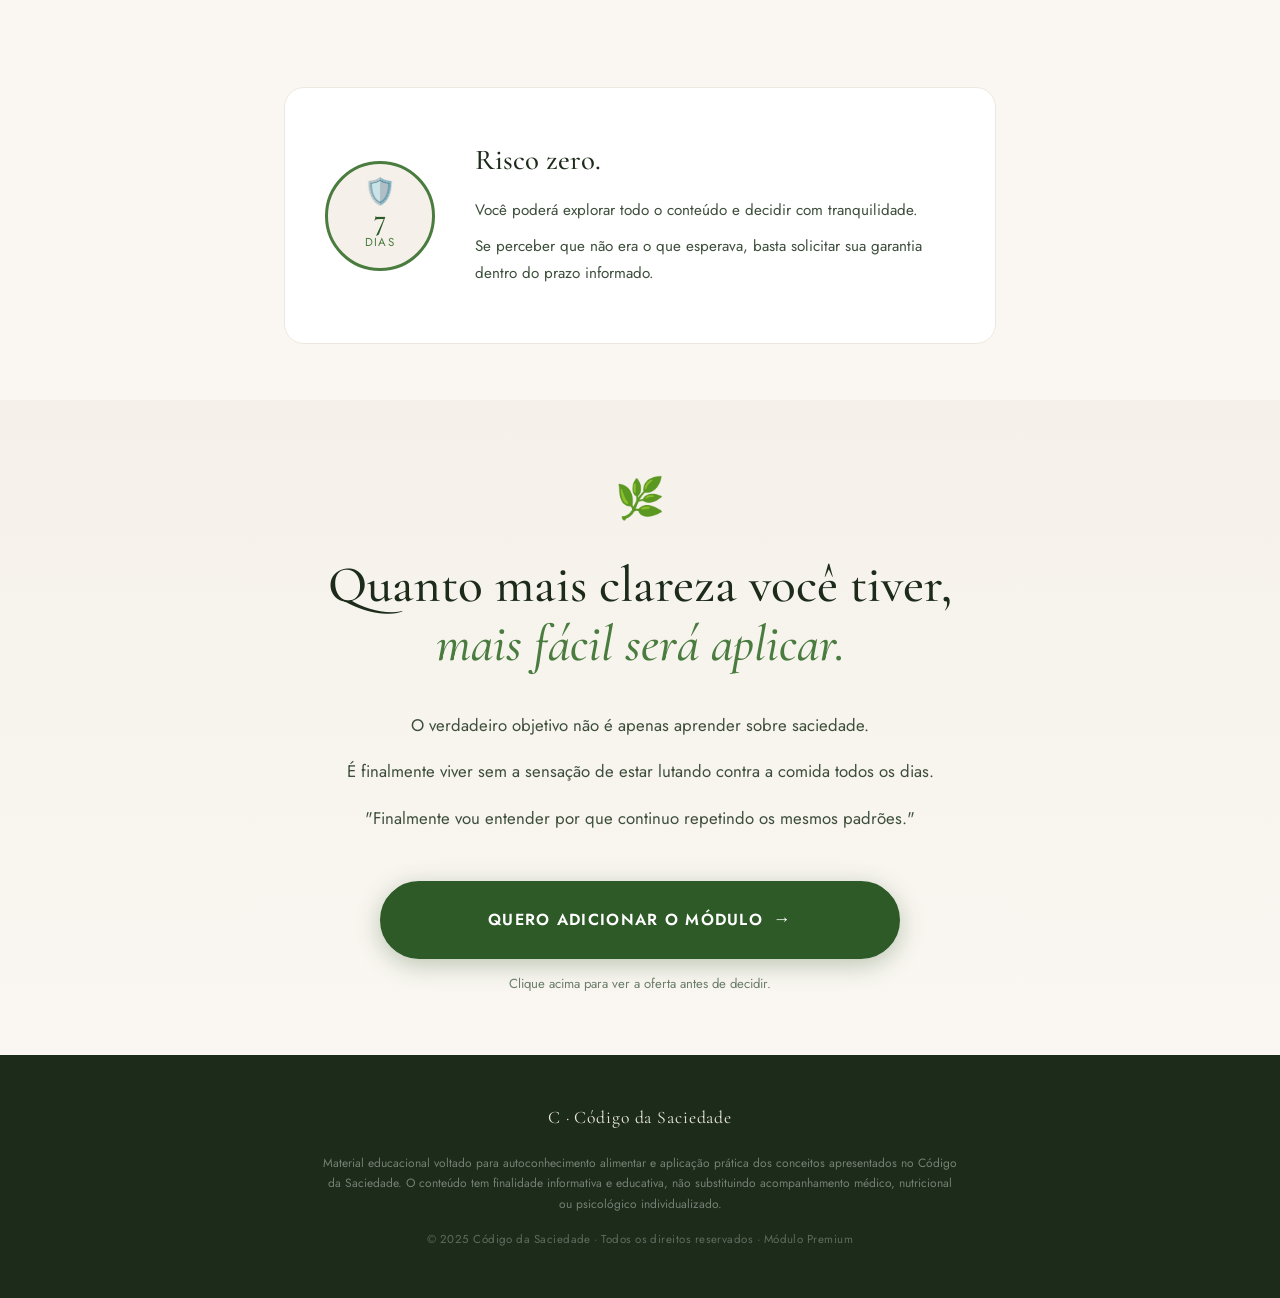
==== commit 475b7ac2: "fix(copy): clarify annual access for 9 ciclos upsell" ====
--- a/index.html
+++ b/index.html
@@ -77,7 +77,7 @@
           <div class="offer-promo">
             <span class="price-label">Por apenas</span>
             <span class="price-promo">R$ 37,00</span>
-            <span class="price-note">Pagamento único · Sem mensalidade · Garantia de 7 dias</span>
+            <span class="price-note">Acesso anual · R$ 37/ano · garantia de 7 dias</span>
           </div>
         </div>
 
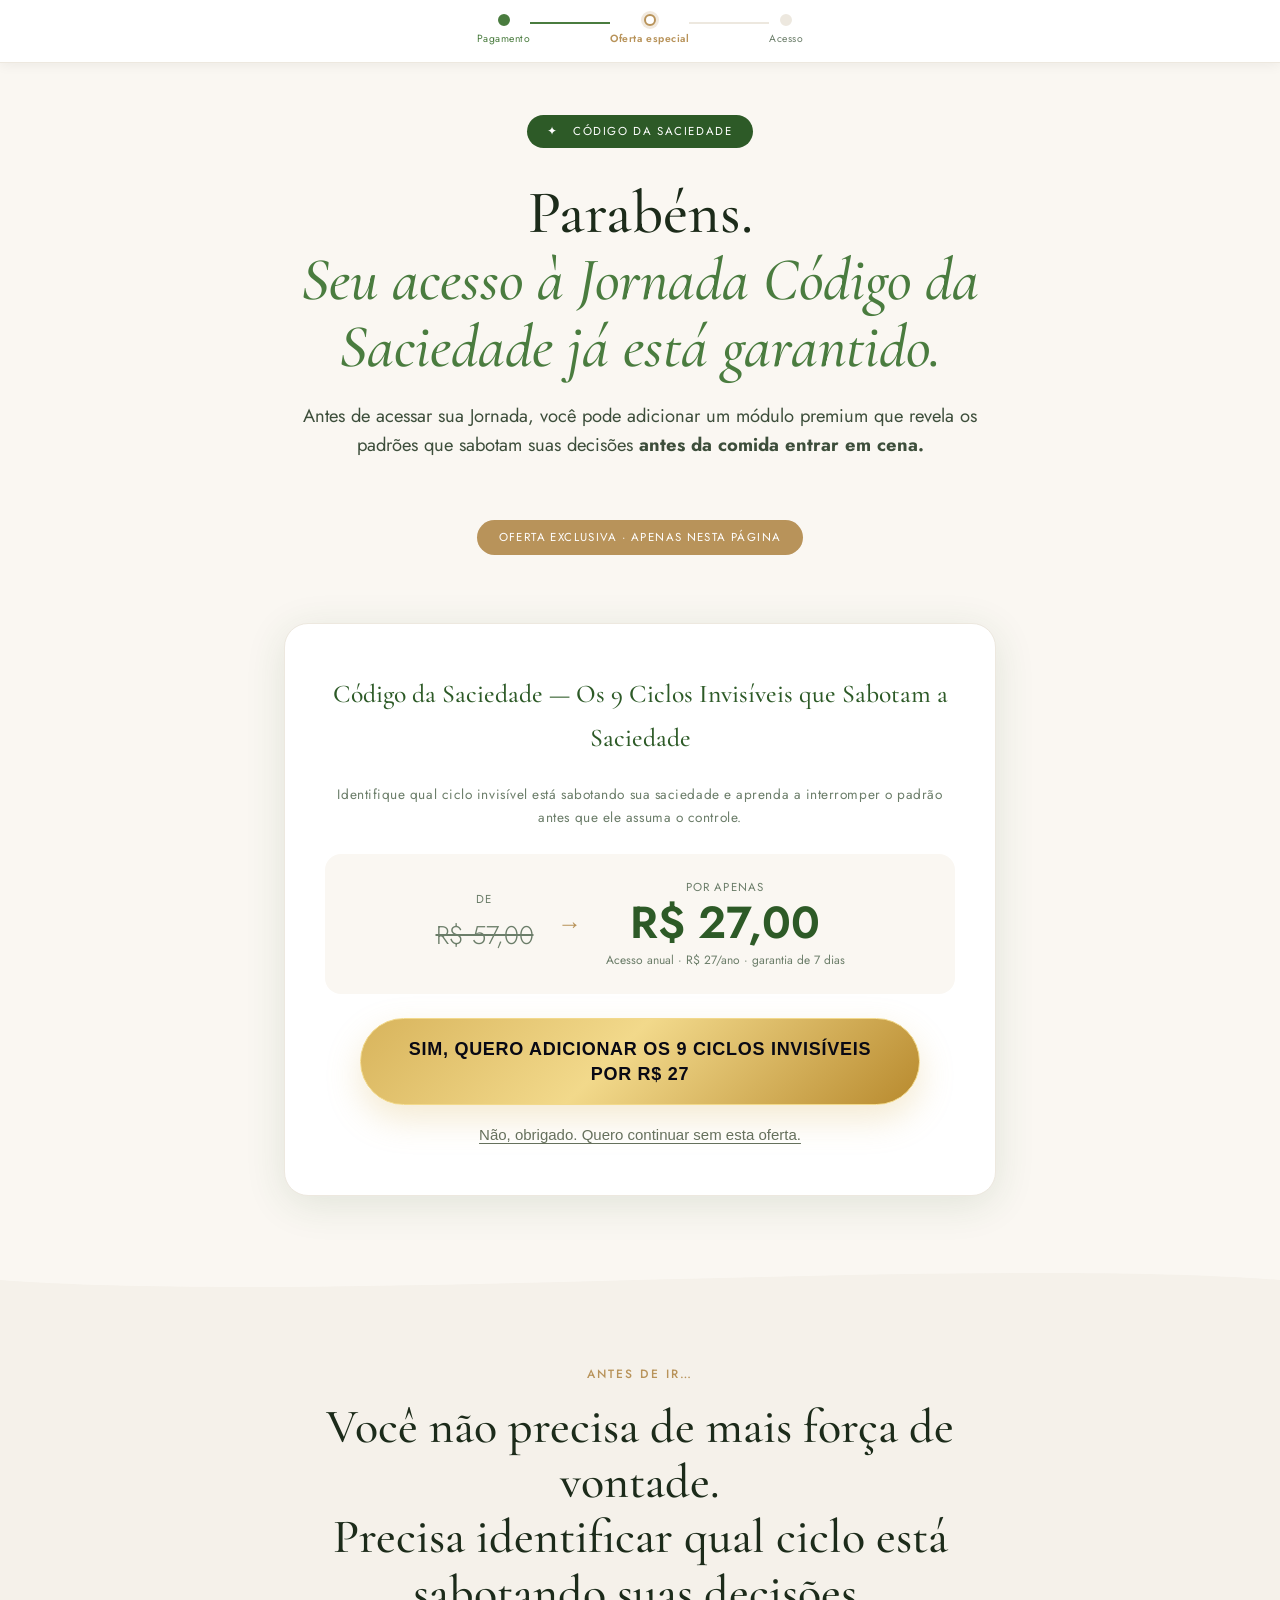
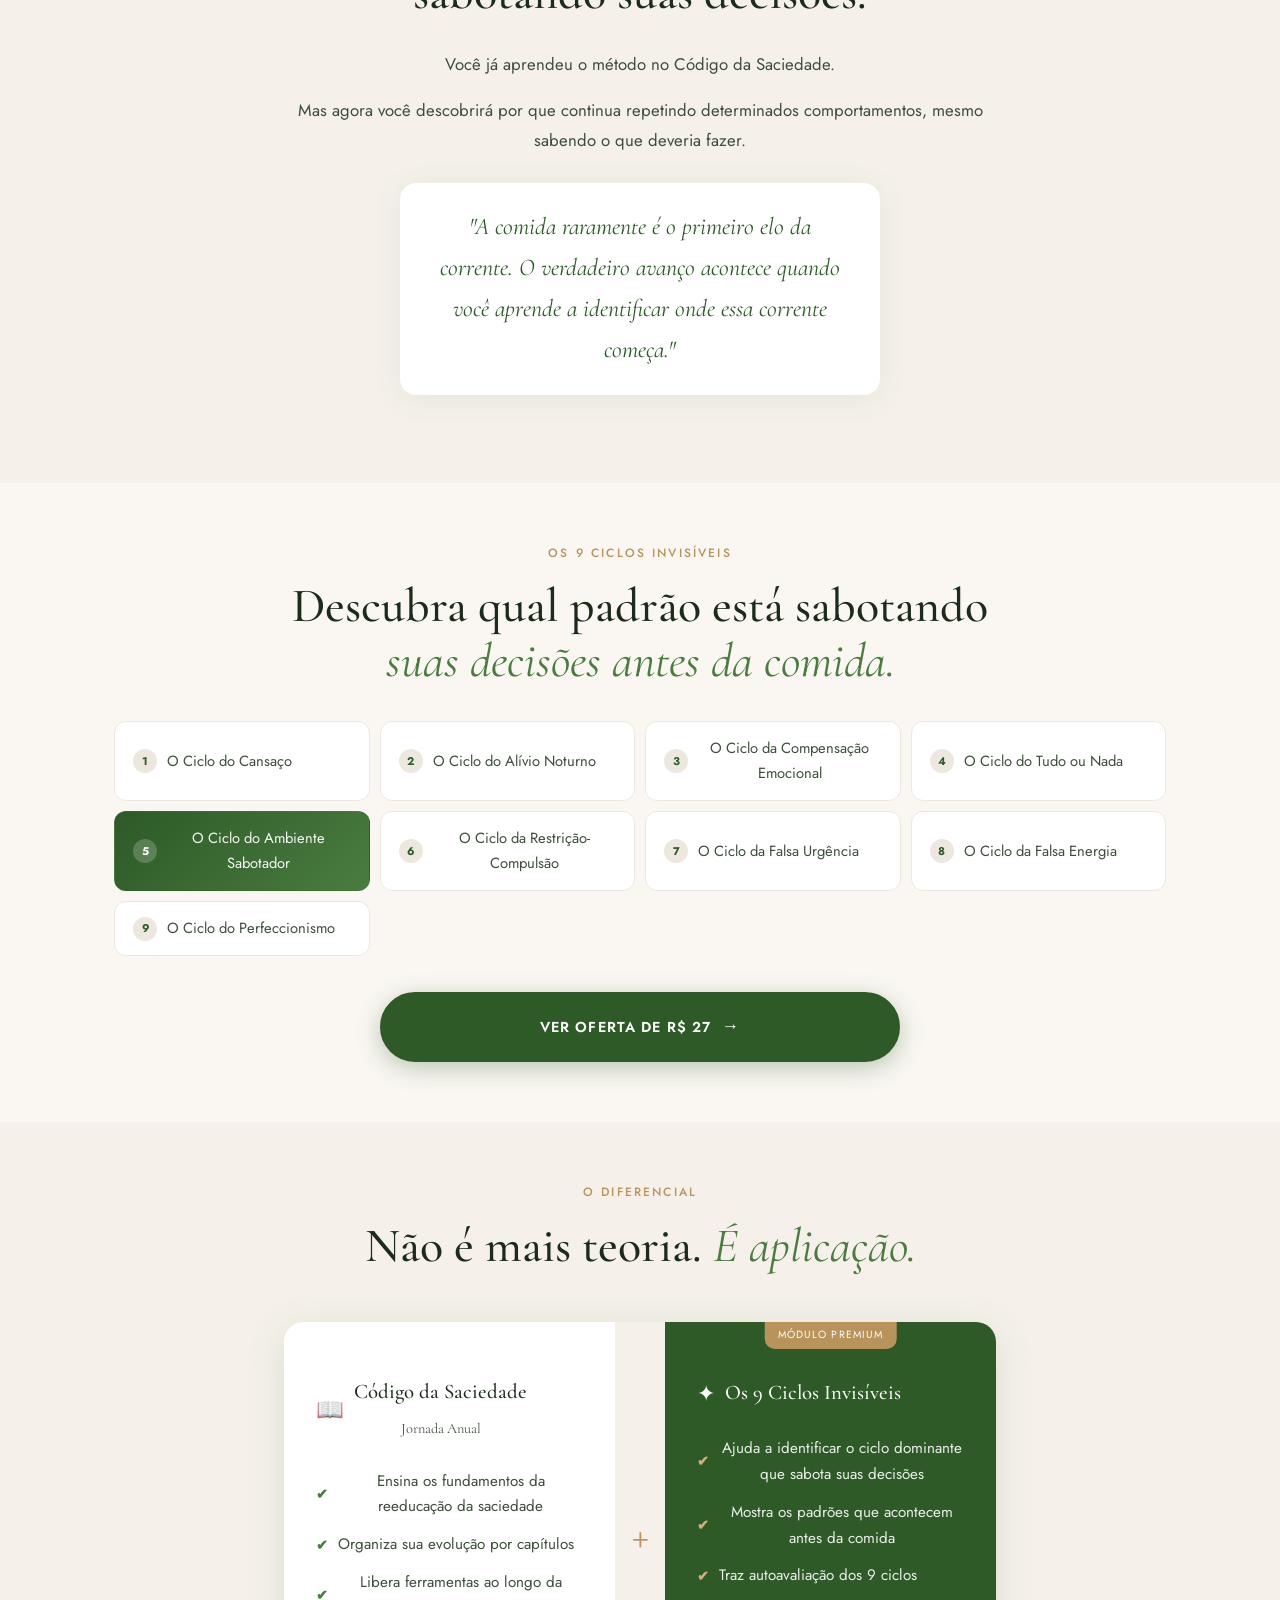
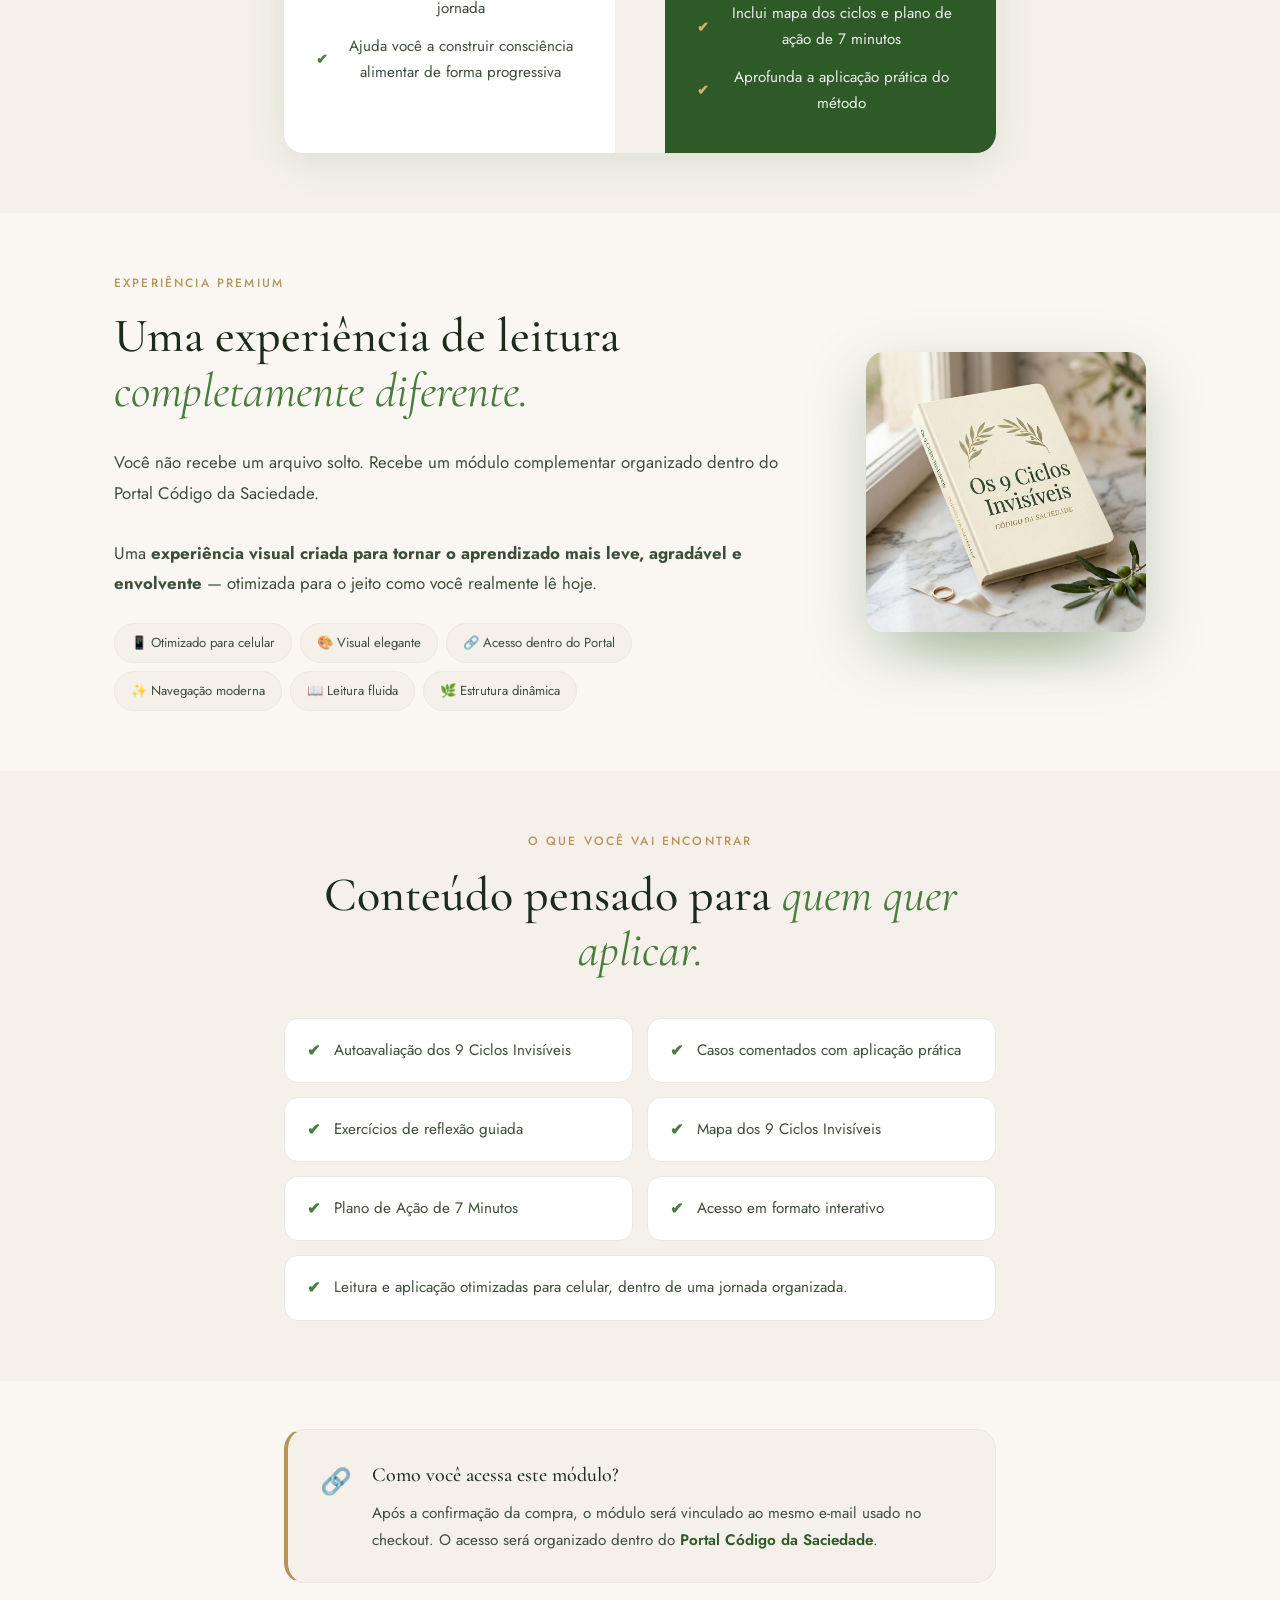
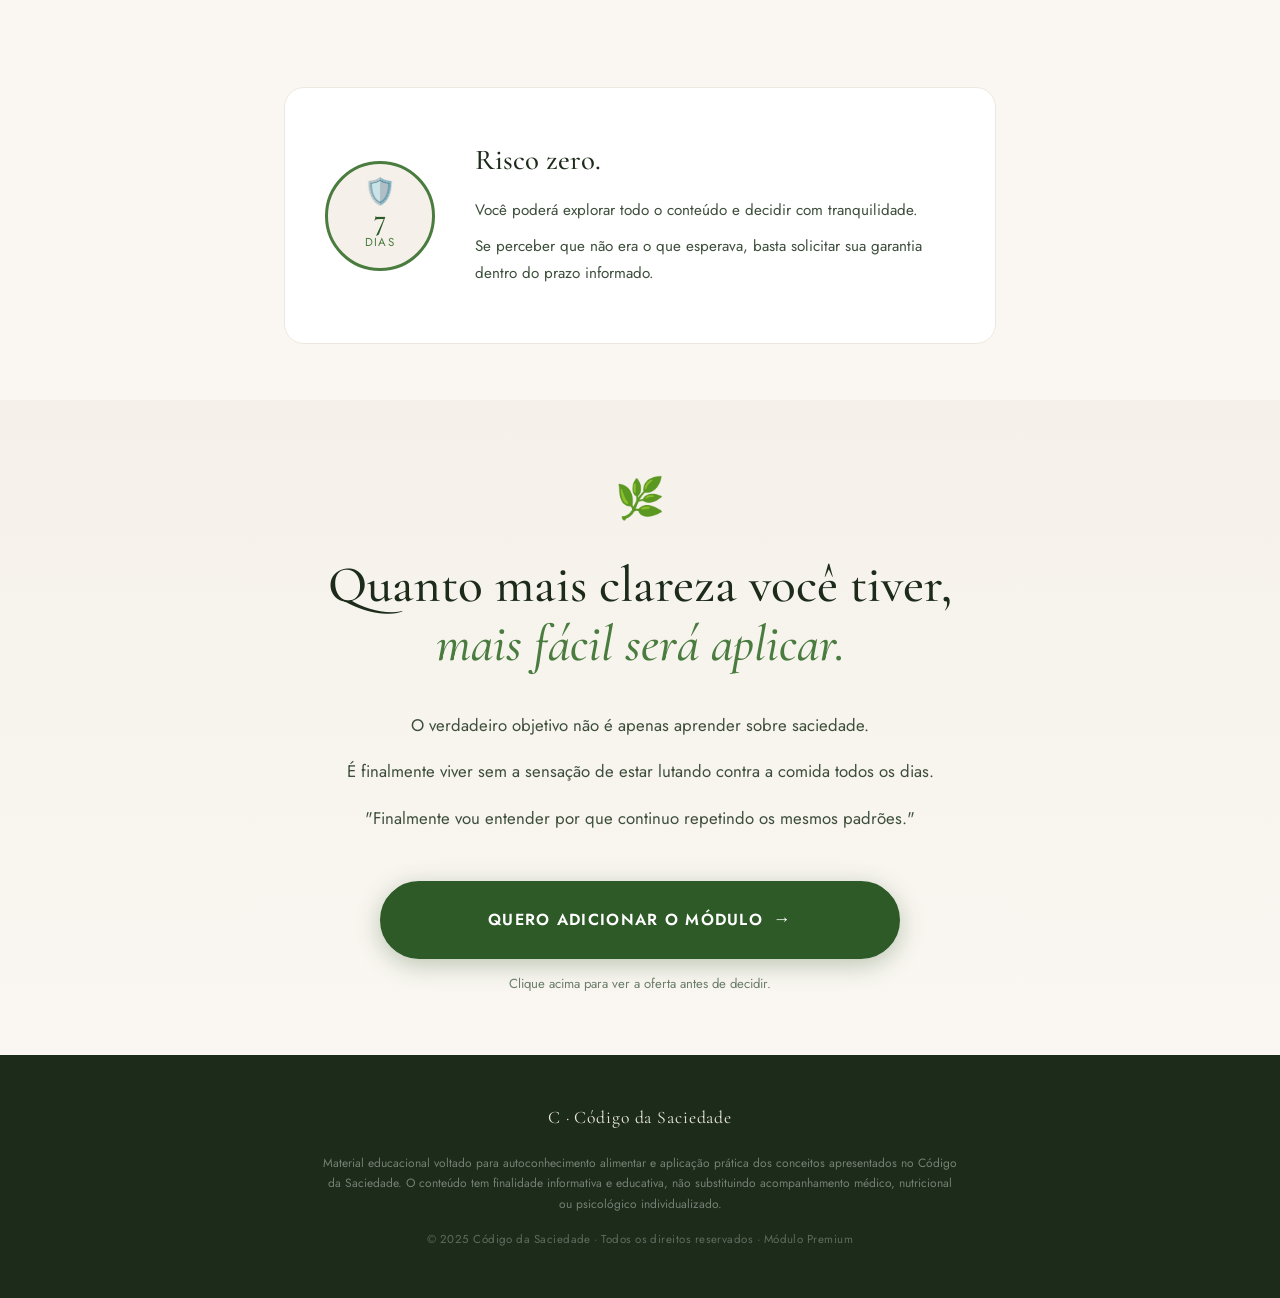
==== commit 7eaa9197: "fix(upsell): update offer price to R7" ====
--- a/index.html
+++ b/index.html
@@ -76,8 +76,8 @@
           <div class="offer-arrow">→</div>
           <div class="offer-promo">
             <span class="price-label">Por apenas</span>
-            <span class="price-promo">R$ 37,00</span>
-            <span class="price-note">Acesso anual · R$ 37/ano · garantia de 7 dias</span>
+            <span class="price-promo">R$ 27,00</span>
+            <span class="price-note">Acesso anual · R$ 27/ano · garantia de 7 dias</span>
           </div>
         </div>
 
@@ -102,7 +102,7 @@
             width: min(560px, 100%);
             font-family: Arial, sans-serif;
           ">
-            SIM, QUERO ADICIONAR OS 9 CICLOS INVISÍVEIS POR R$ 37
+            SIM, QUERO ADICIONAR OS 9 CICLOS INVISÍVEIS POR R$ 27
           </button>
 
           <div id="kiwify-upsell-cancel-trigger-s27nYkQ" class="cancel-link">
@@ -168,7 +168,7 @@
 
       <div class="cycles-cta-wrap">
         <a href="#oferta-upsell" class="btn-primary" id="btn-ciclos-cta">
-          Ver oferta de R$ 37
+          Ver oferta de R$ 27
           <span class="btn-arrow">→</span>
         </a>
       </div>
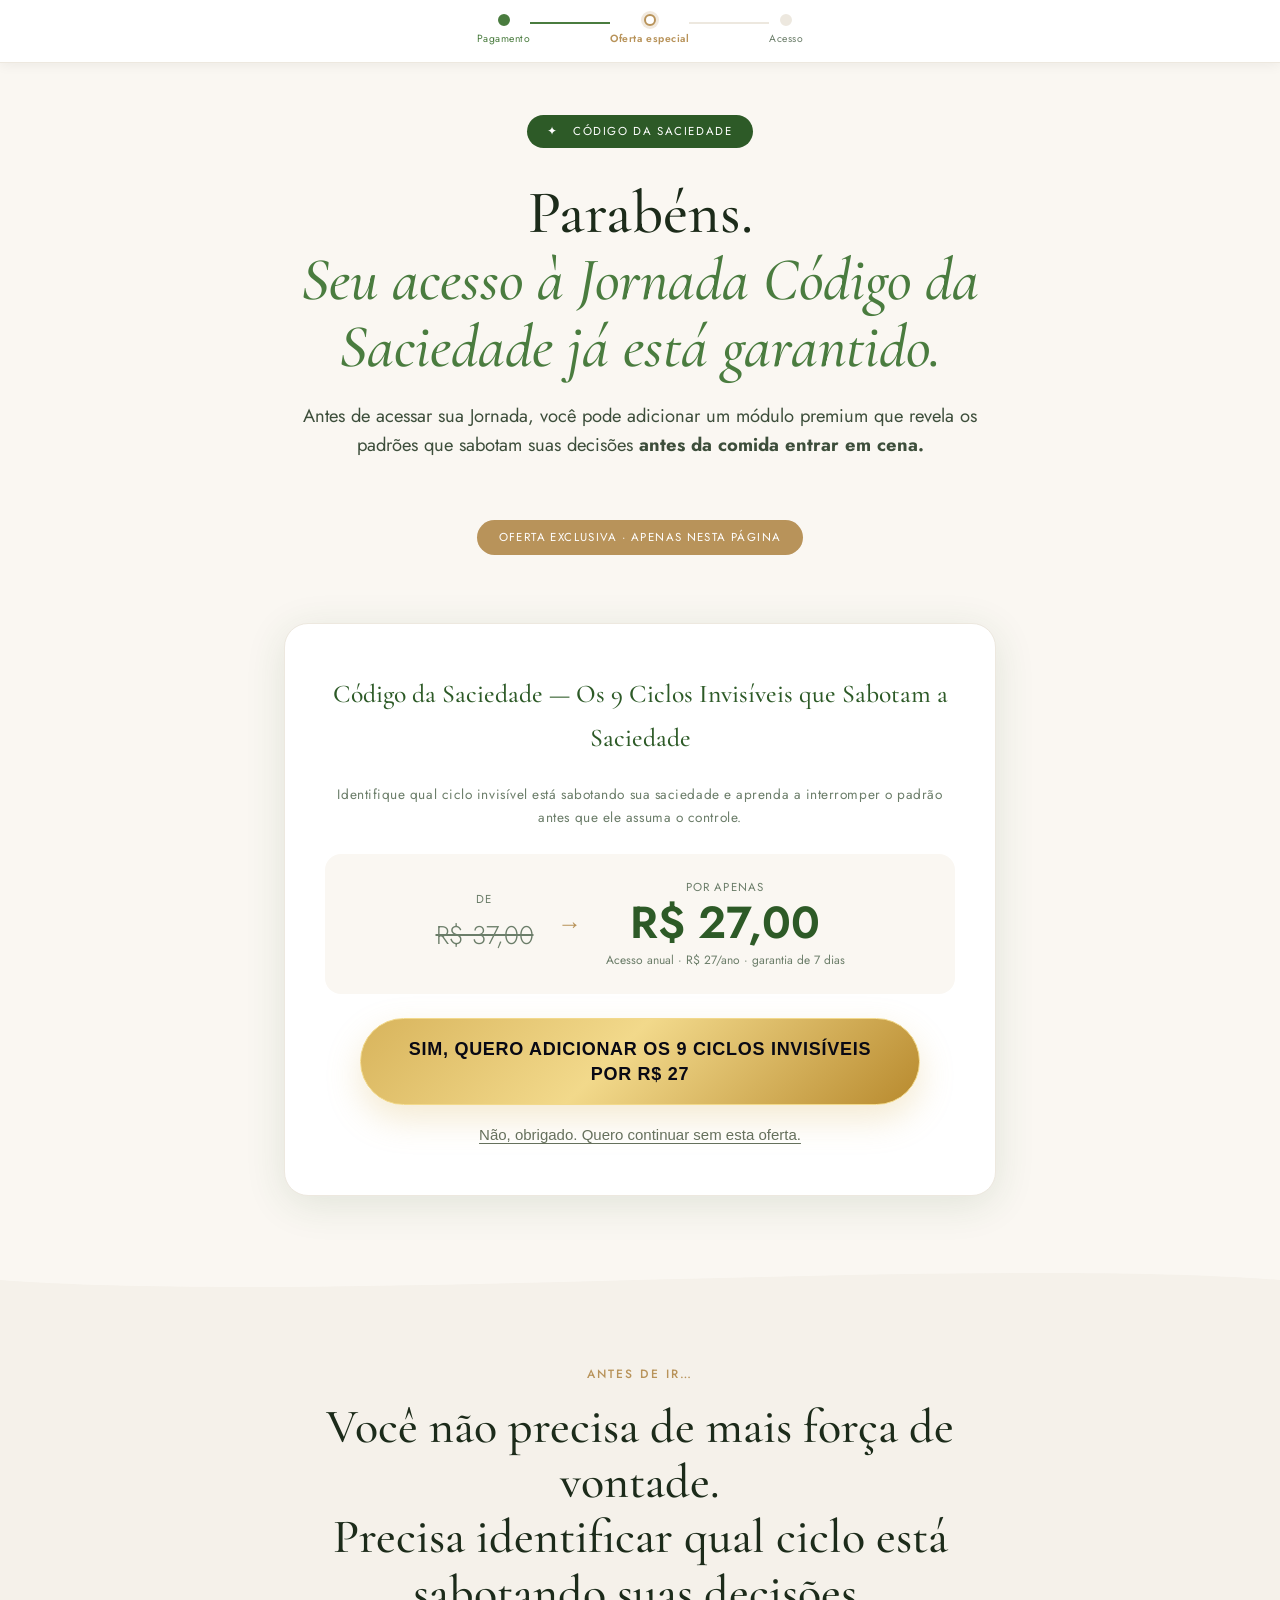
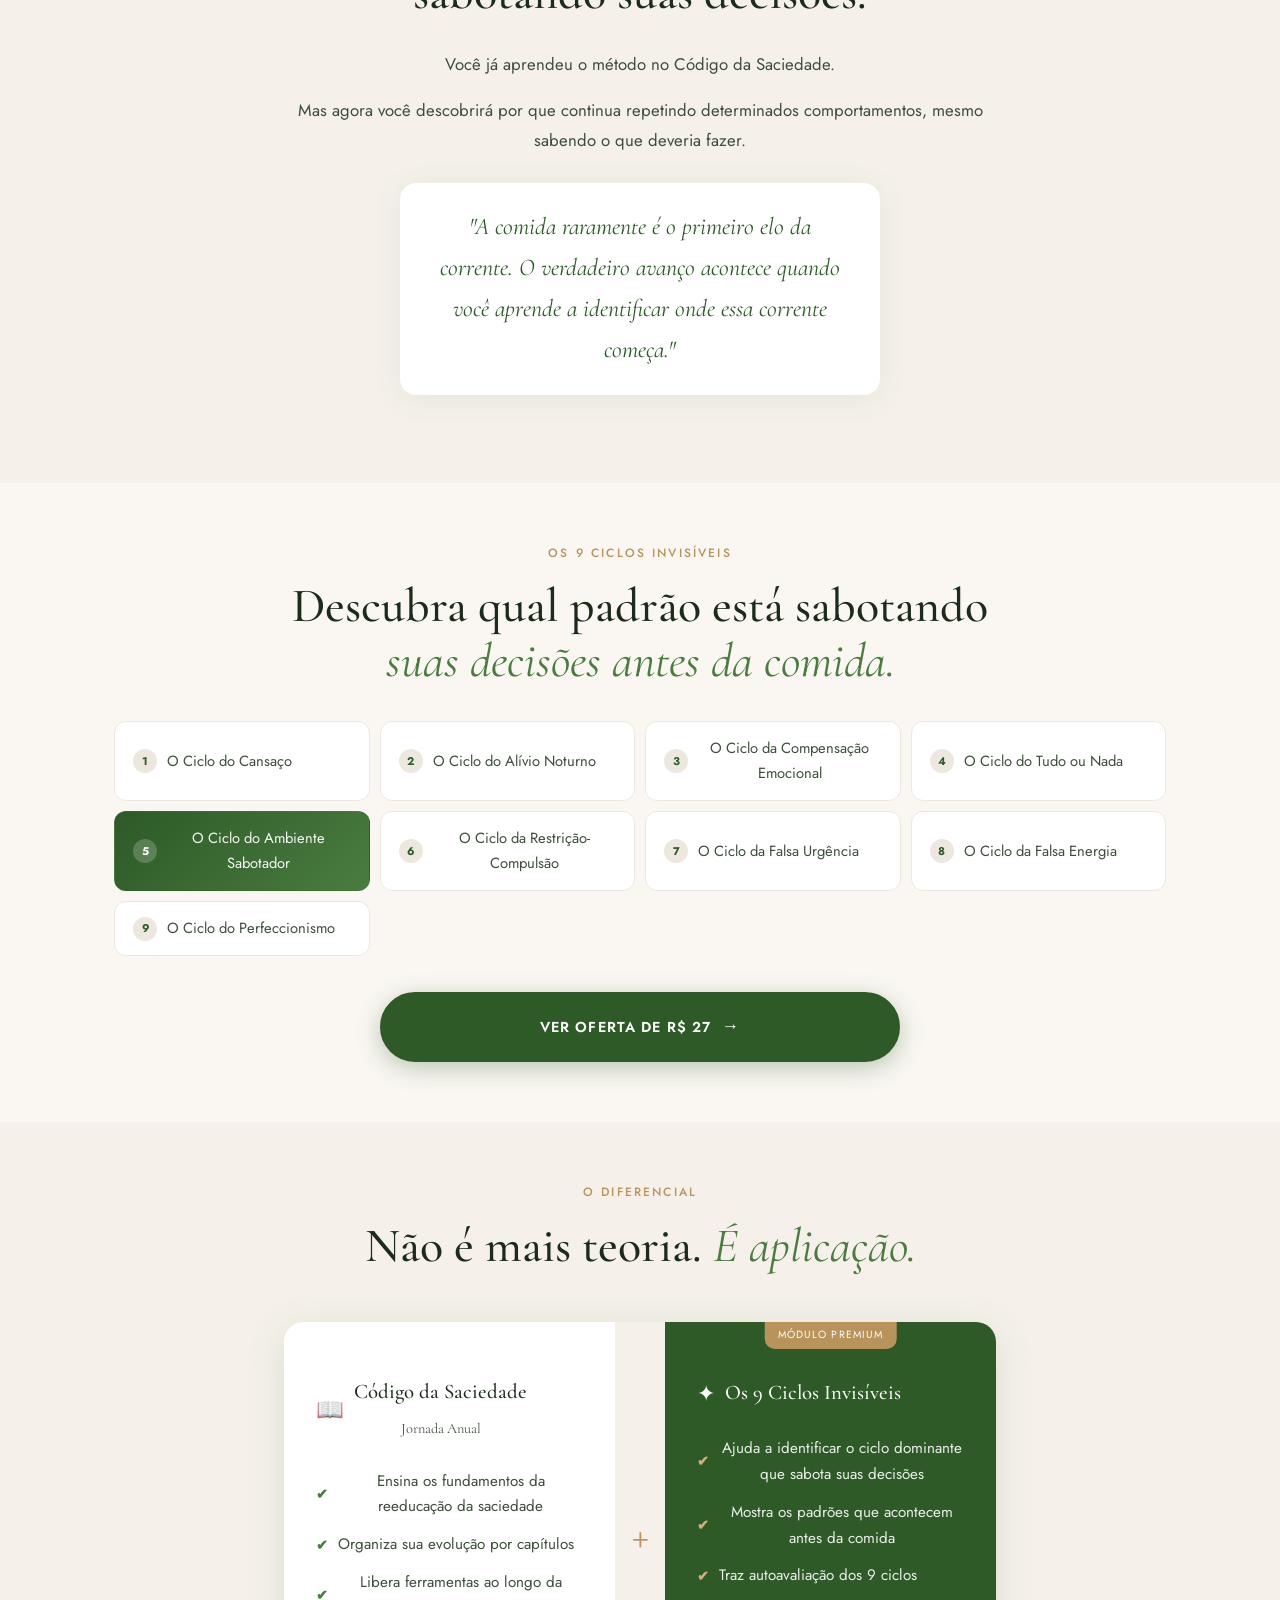
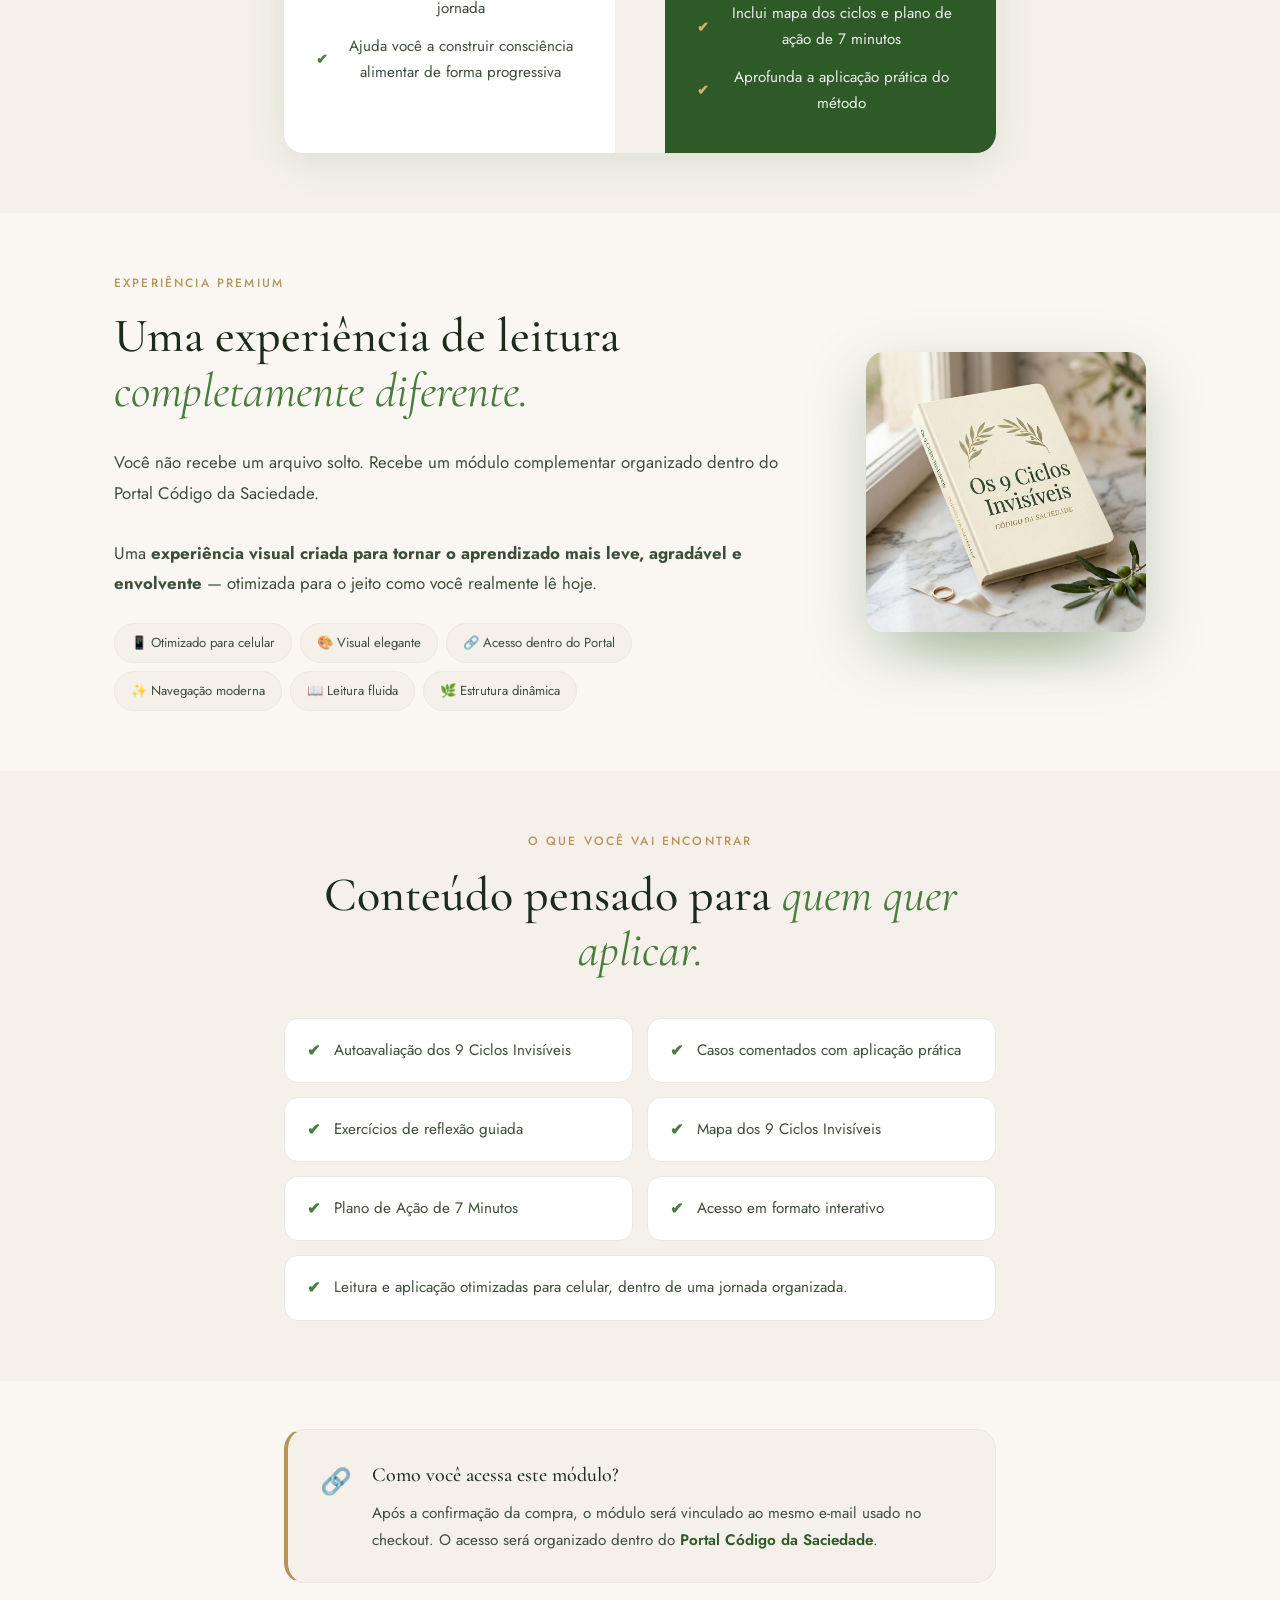
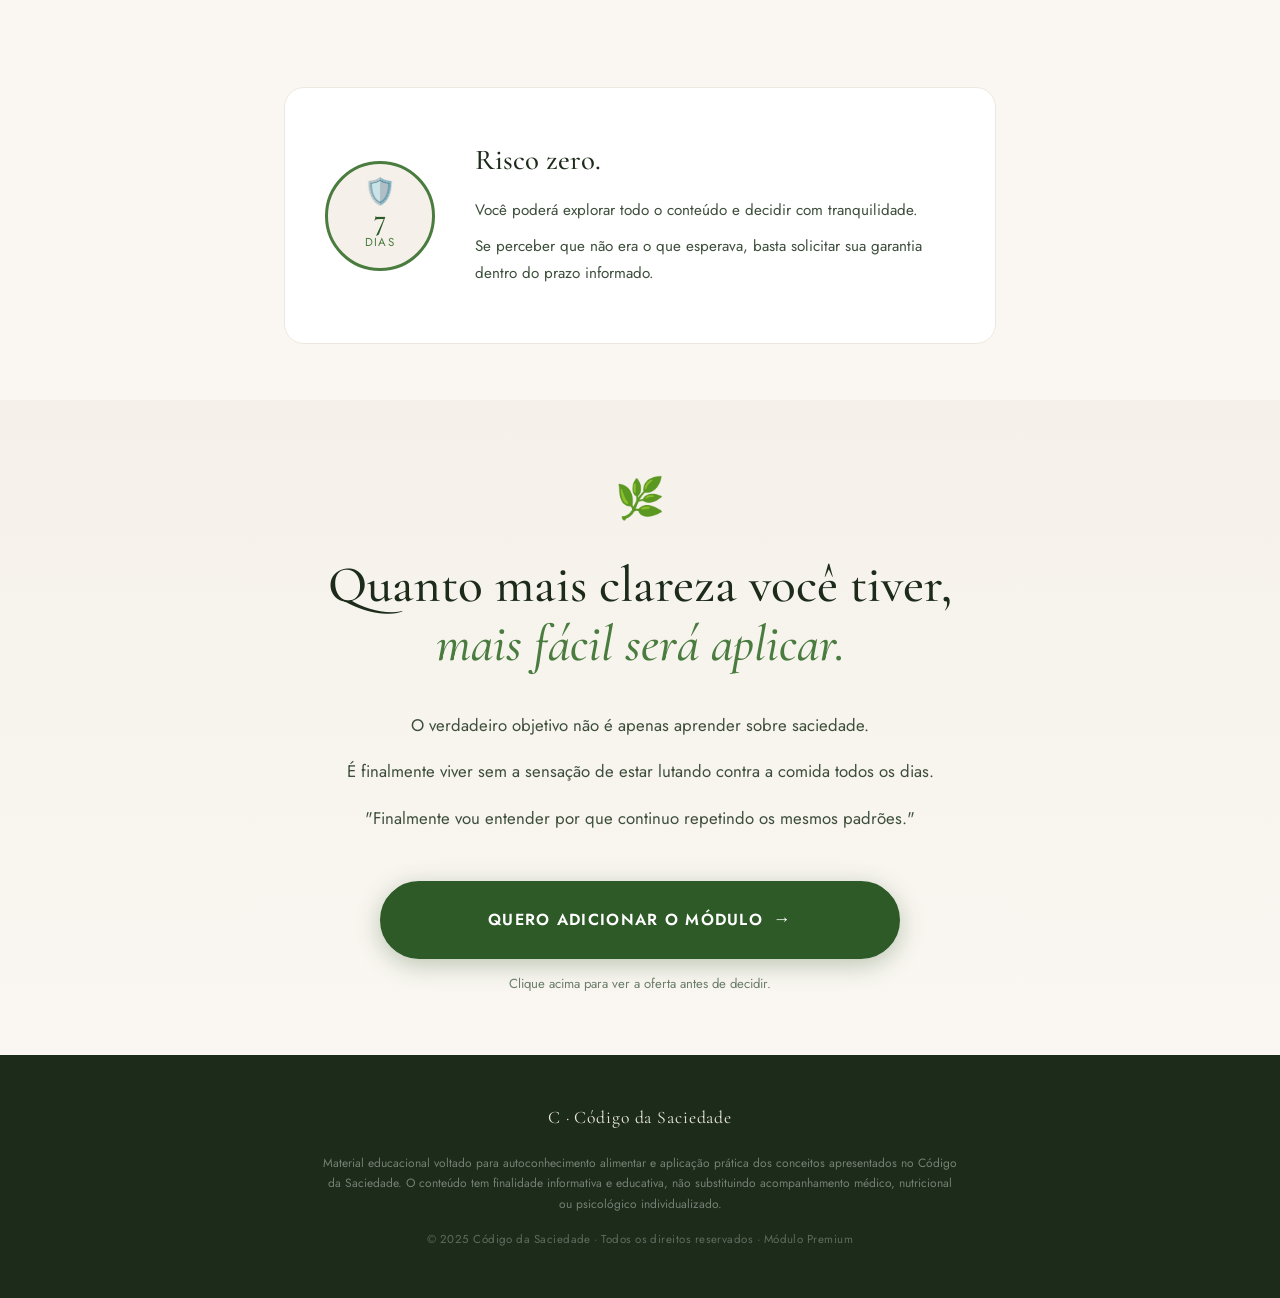
==== commit f8370501: "fix: use current 9 Ciclos one-click offer" ====
--- a/index.html
+++ b/index.html
@@ -71,7 +71,7 @@
         <div class="offer-pricing">
           <div class="offer-original">
             <span class="price-label">De</span>
-            <span class="price-original">R$ 57,00</span>
+            <span class="price-original">R$ 37,00</span>
           </div>
           <div class="offer-arrow">→</div>
           <div class="offer-promo">
@@ -82,10 +82,10 @@
         </div>
 
         <!-- BOTÃO OFICIAL KIWIFY — único na página, IDs não duplicar -->
-        <div style="text-align:center; width:100%;" id="kiwify-upsell-s27nYkQ"
+        <div style="text-align:center; width:100%;" id="kiwify-upsell-0nTJsMy"
              data-upsell-url="https://boas-vindas-codigo-da-saciedade.vercel.app/"
              data-downsell-url="https://fome-de-alma.vercel.app/">
-          <button id="kiwify-upsell-trigger-s27nYkQ" style="
+          <button id="kiwify-upsell-trigger-0nTJsMy" style="
             background: linear-gradient(135deg, #d8b45c 0%, #f2d98b 45%, #b88a2e 100%);
             padding: 18px 34px;
             cursor: pointer;
@@ -105,7 +105,7 @@
             SIM, QUERO ADICIONAR OS 9 CICLOS INVISÍVEIS POR R$ 27
           </button>
 
-          <div id="kiwify-upsell-cancel-trigger-s27nYkQ" class="cancel-link">
+          <div id="kiwify-upsell-cancel-trigger-0nTJsMy" class="cancel-link">
             Não, obrigado. Quero continuar sem esta oferta.
           </div>
         </div>
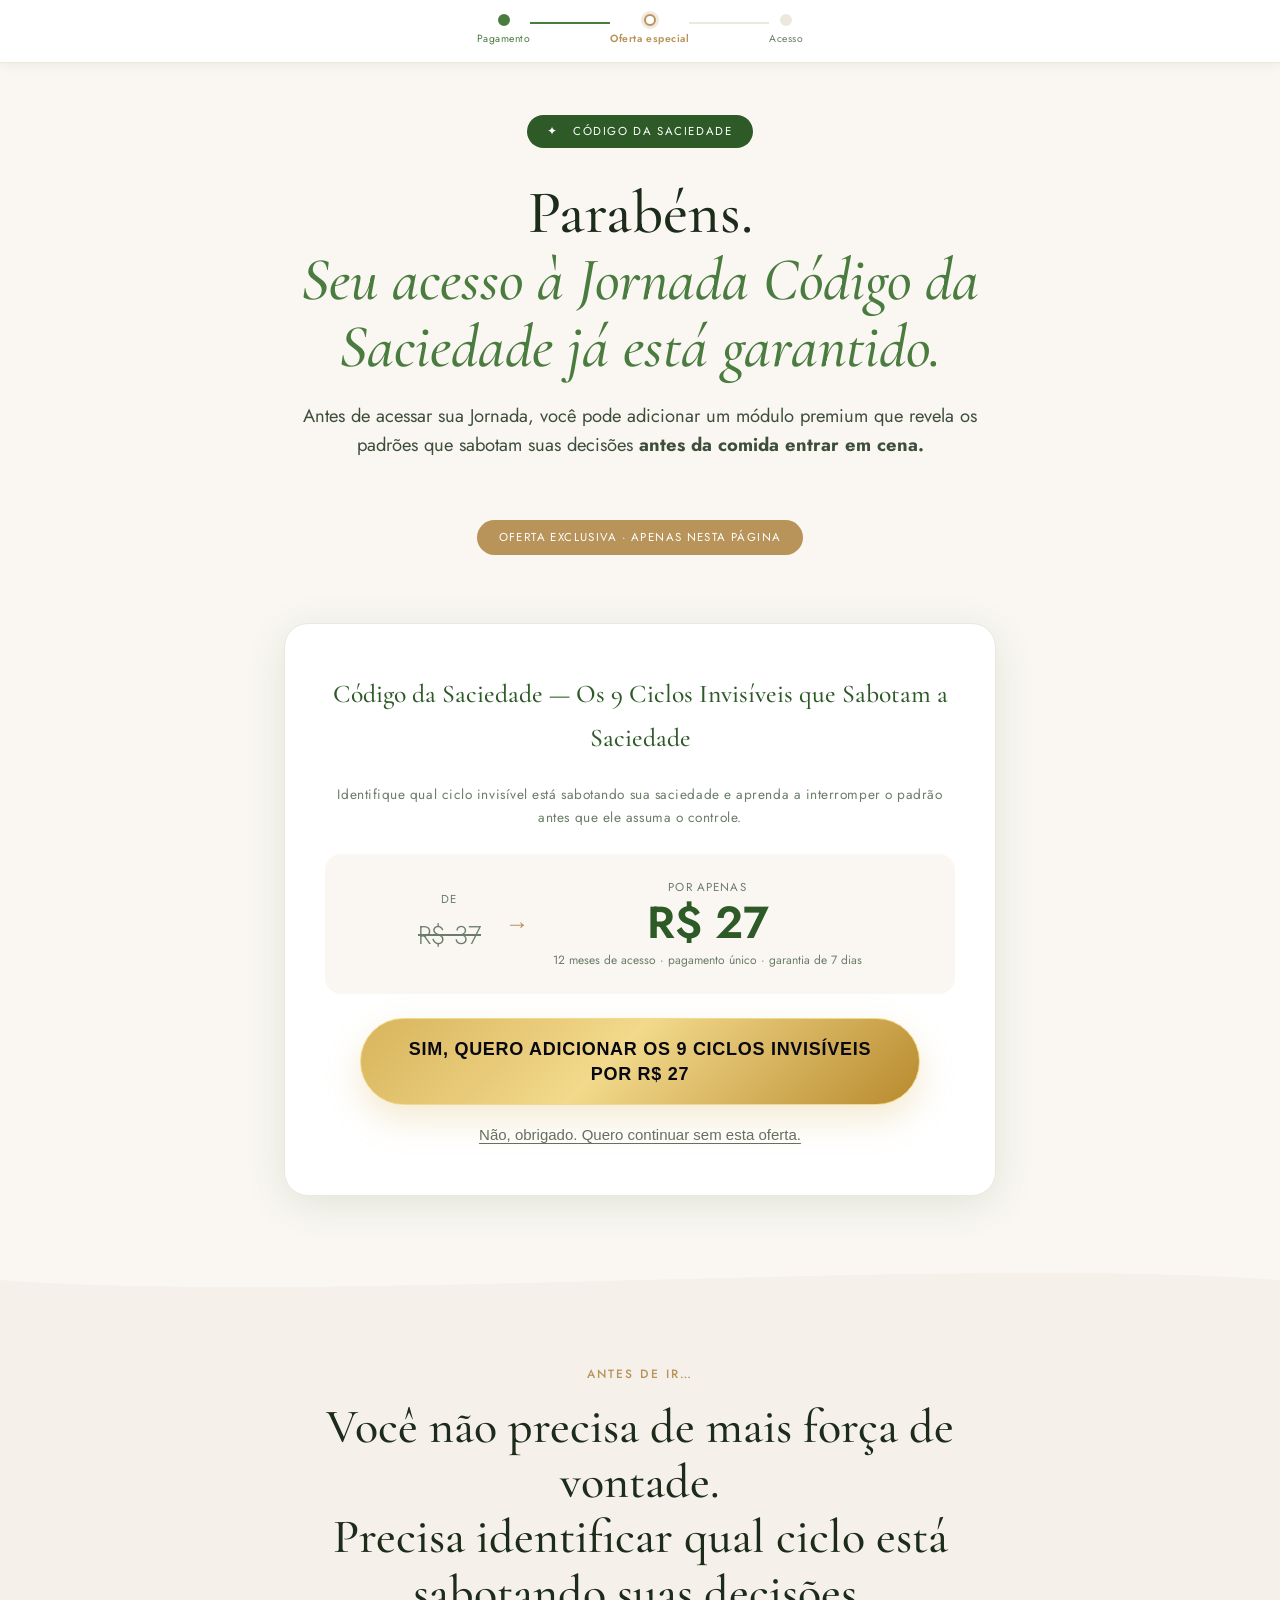
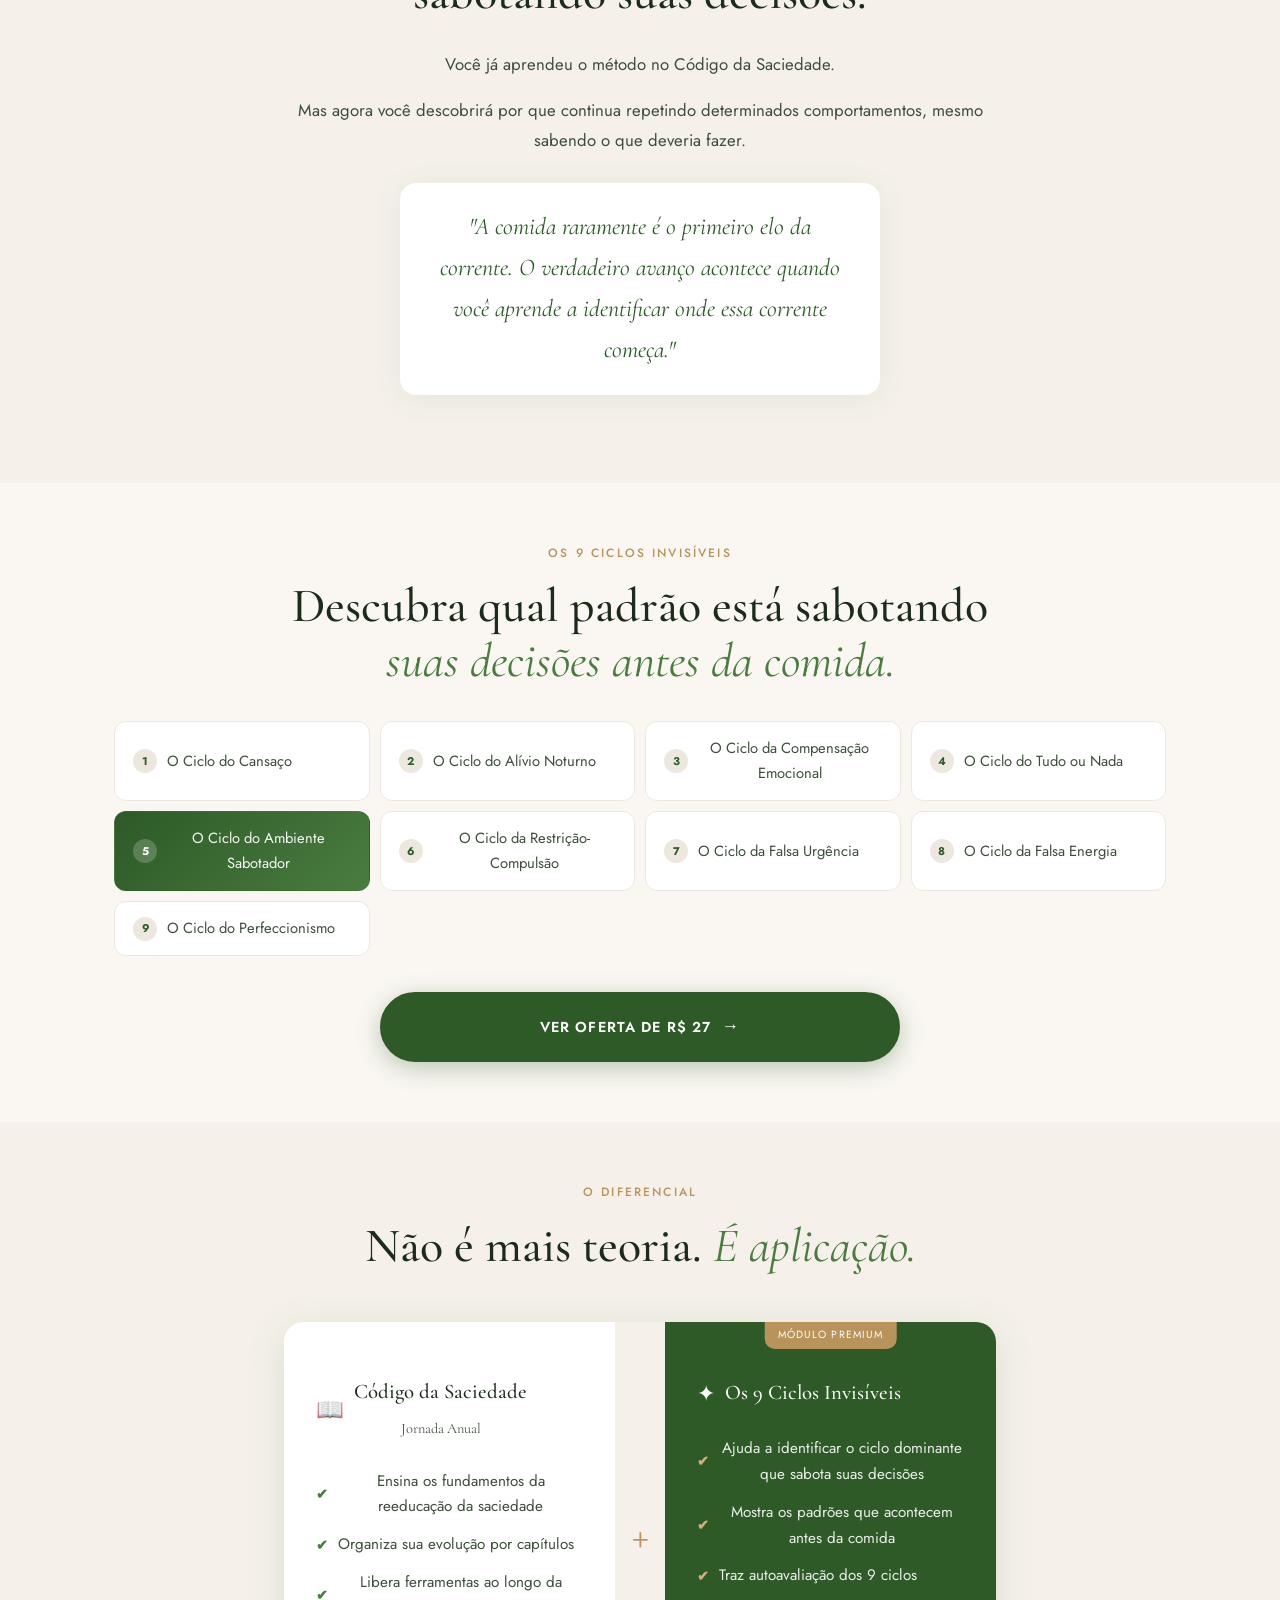
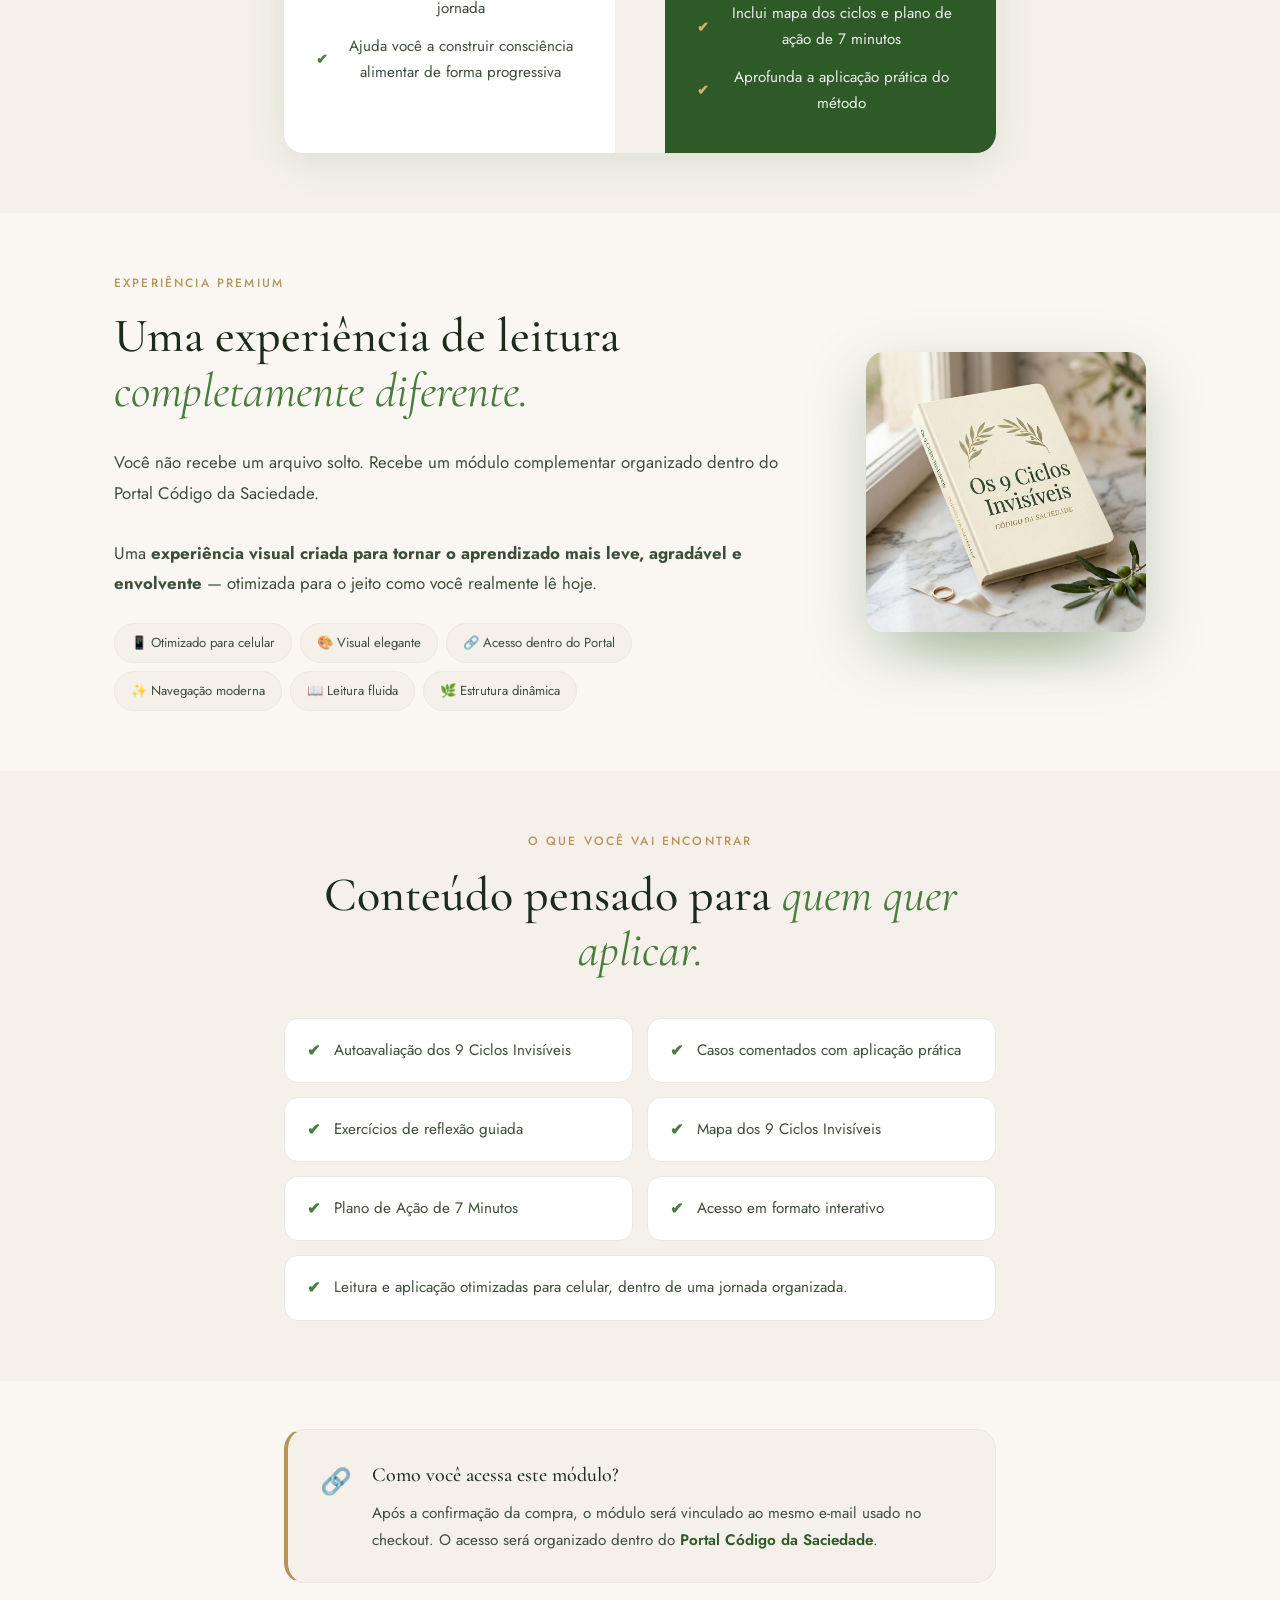
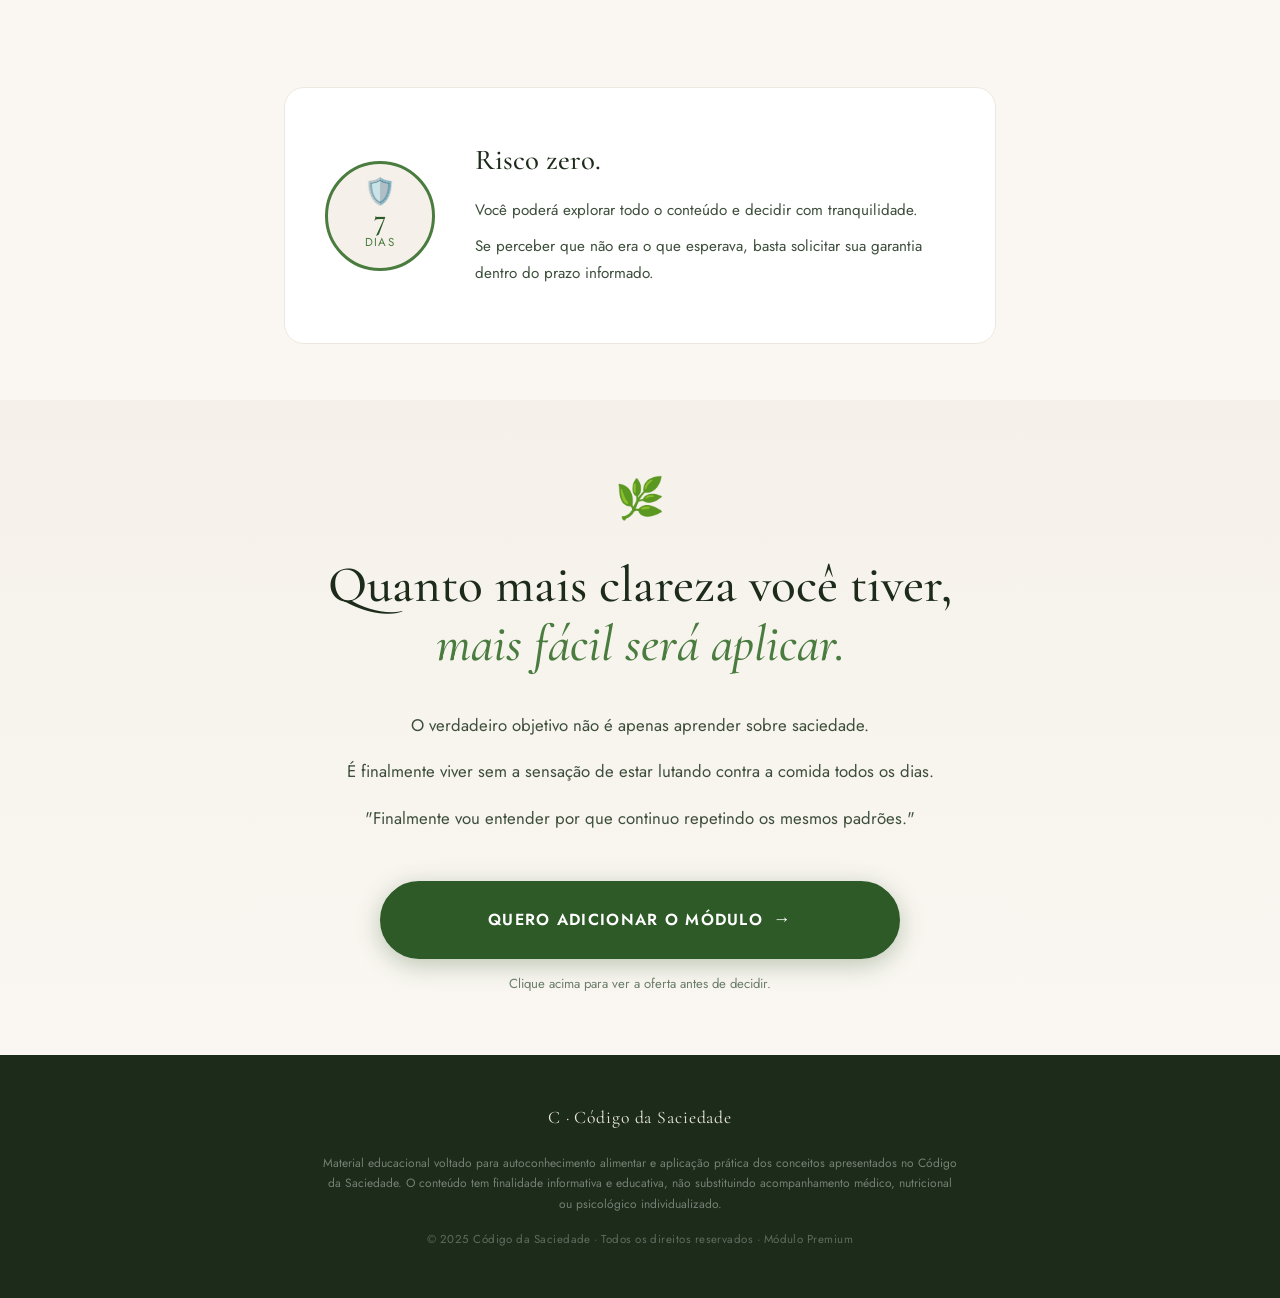
==== commit 629f27e4: "fix: update 9 Ciclos one-click offer" ====
--- a/index.html
+++ b/index.html
@@ -71,21 +71,21 @@
         <div class="offer-pricing">
           <div class="offer-original">
             <span class="price-label">De</span>
-            <span class="price-original">R$ 37,00</span>
+            <span class="price-original">R$ 37</span>
           </div>
           <div class="offer-arrow">→</div>
           <div class="offer-promo">
             <span class="price-label">Por apenas</span>
-            <span class="price-promo">R$ 27,00</span>
-            <span class="price-note">Acesso anual · R$ 27/ano · garantia de 7 dias</span>
+            <span class="price-promo">R$ 27</span>
+            <span class="price-note">12 meses de acesso · pagamento único · garantia de 7 dias</span>
           </div>
         </div>
 
         <!-- BOTÃO OFICIAL KIWIFY — único na página, IDs não duplicar -->
-        <div style="text-align:center; width:100%;" id="kiwify-upsell-0nTJsMy"
+        <div style="text-align:center; width:100%;" id="kiwify-upsell-Bm9nzqK"
              data-upsell-url="https://boas-vindas-codigo-da-saciedade.vercel.app/"
              data-downsell-url="https://fome-de-alma.vercel.app/">
-          <button id="kiwify-upsell-trigger-0nTJsMy" style="
+          <button id="kiwify-upsell-trigger-Bm9nzqK" style="
             background: linear-gradient(135deg, #d8b45c 0%, #f2d98b 45%, #b88a2e 100%);
             padding: 18px 34px;
             cursor: pointer;
@@ -105,7 +105,7 @@
             SIM, QUERO ADICIONAR OS 9 CICLOS INVISÍVEIS POR R$ 27
           </button>
 
-          <div id="kiwify-upsell-cancel-trigger-0nTJsMy" class="cancel-link">
+          <div id="kiwify-upsell-cancel-trigger-Bm9nzqK" class="cancel-link">
             Não, obrigado. Quero continuar sem esta oferta.
           </div>
         </div>
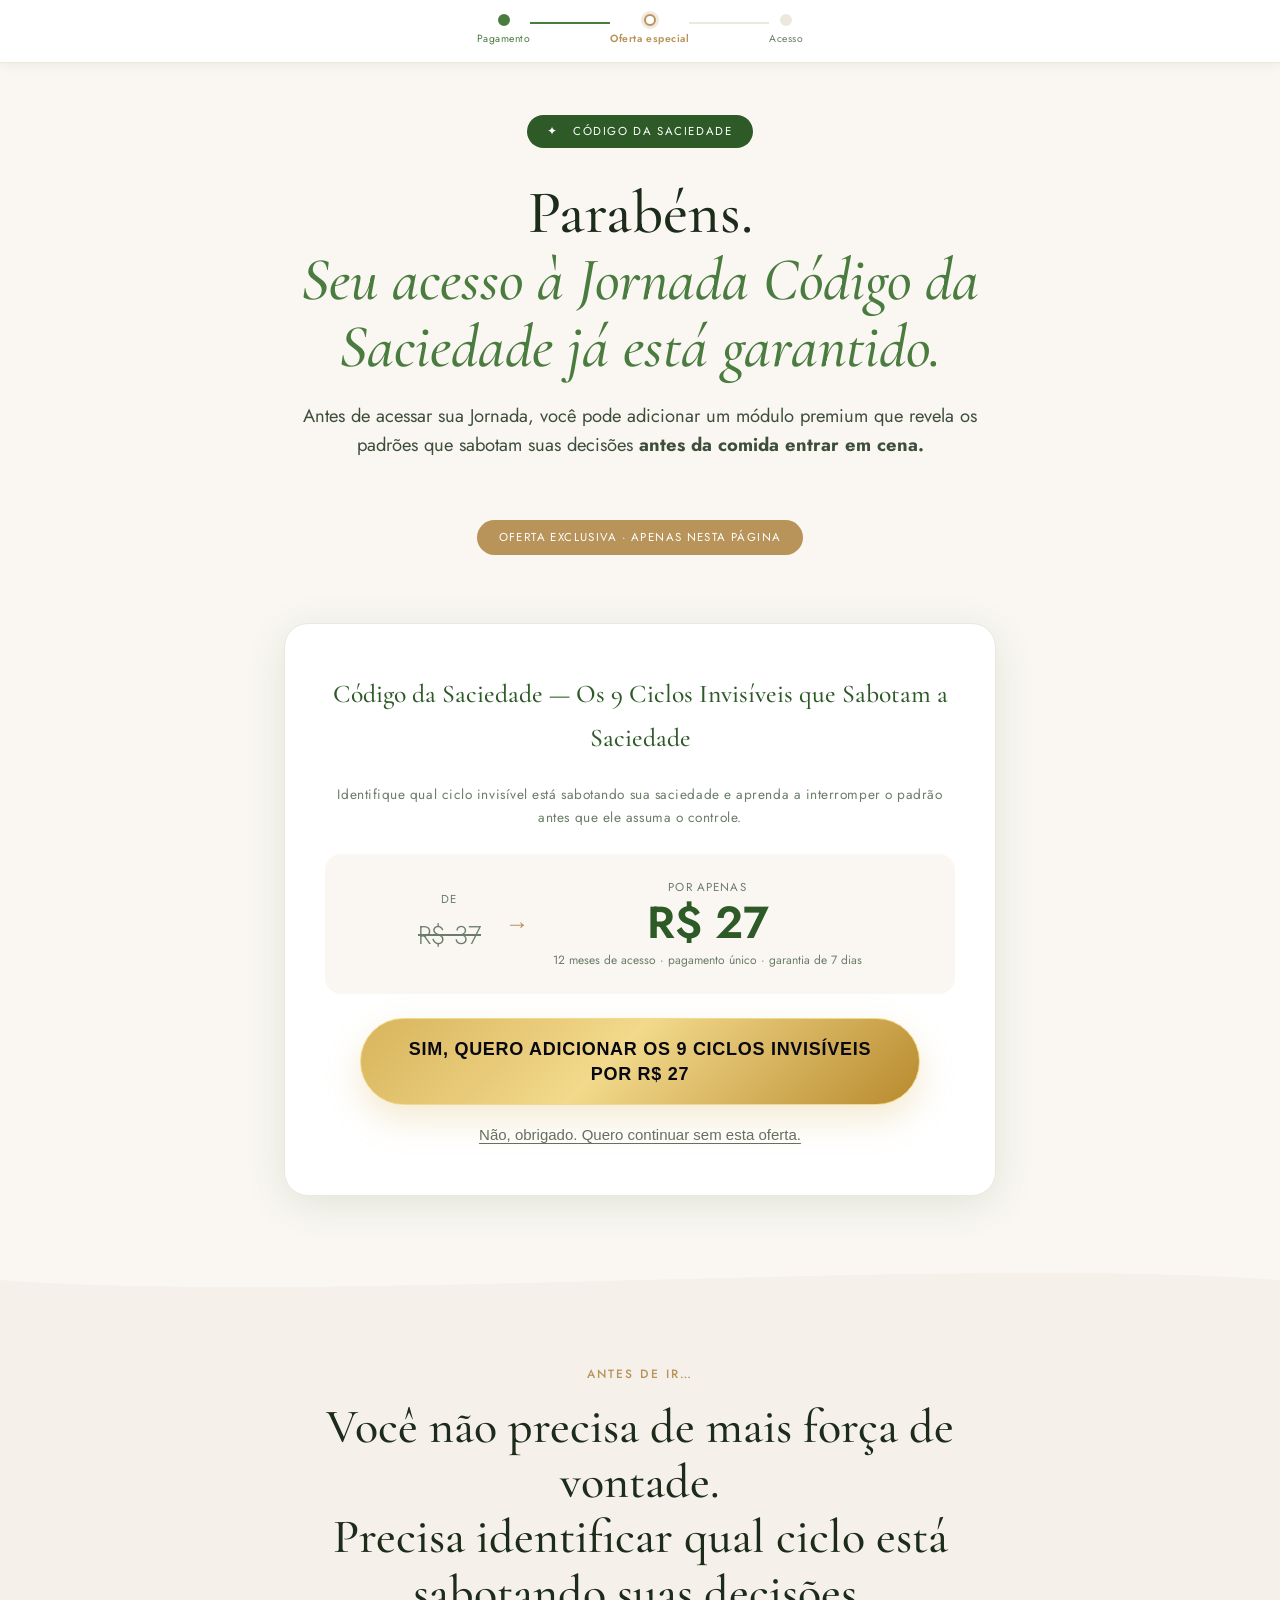
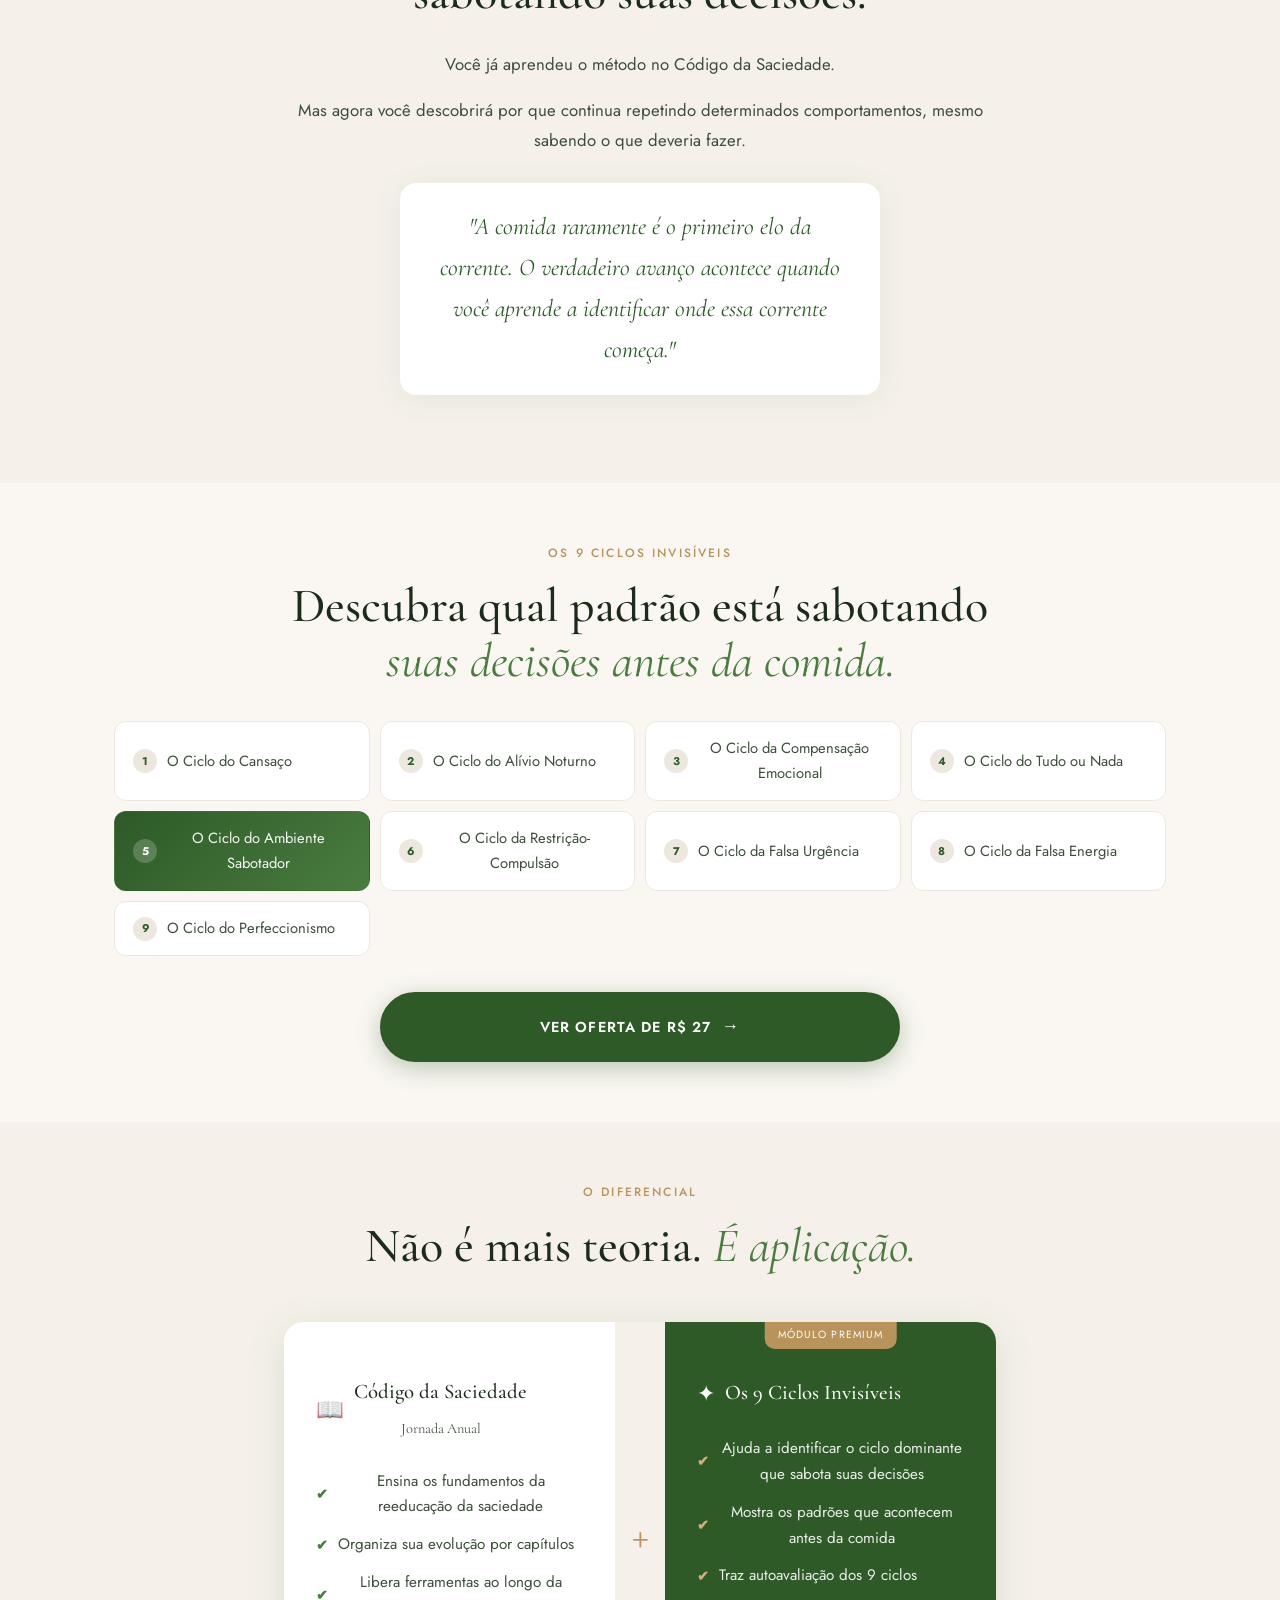
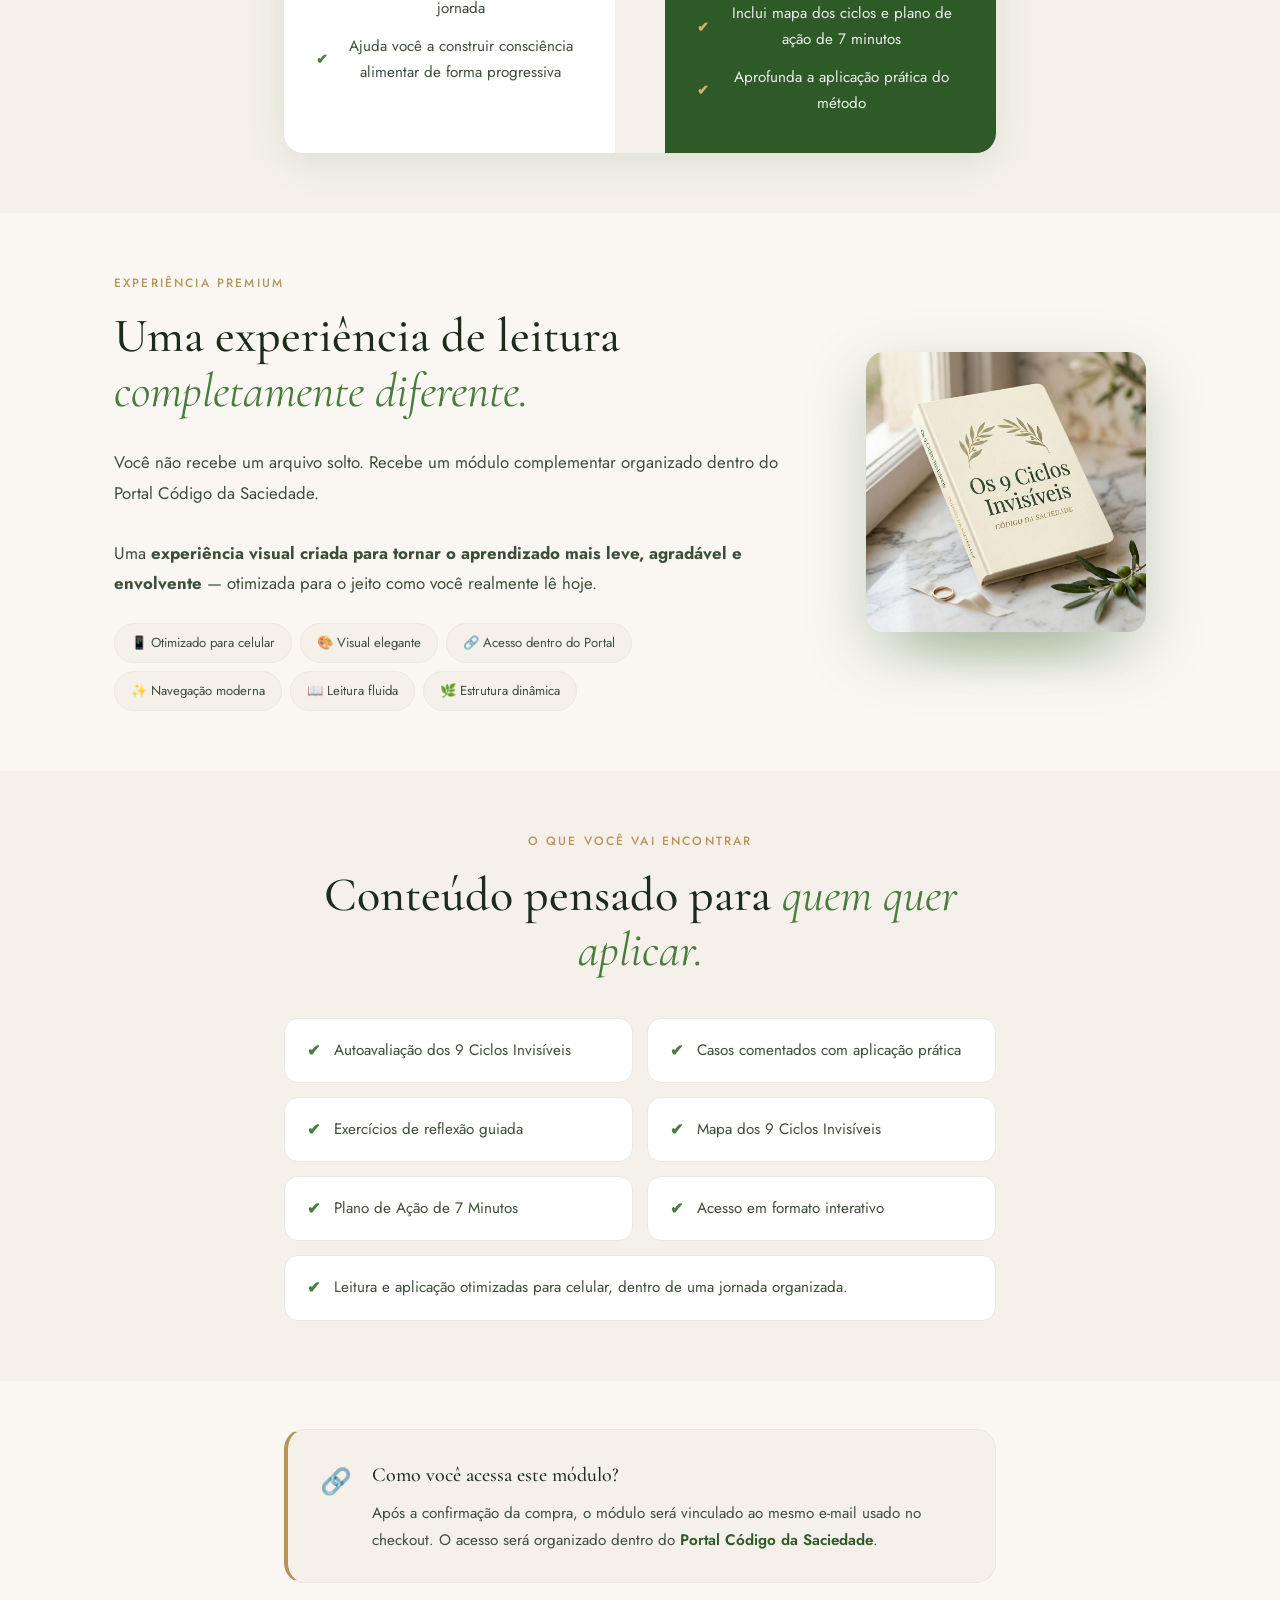
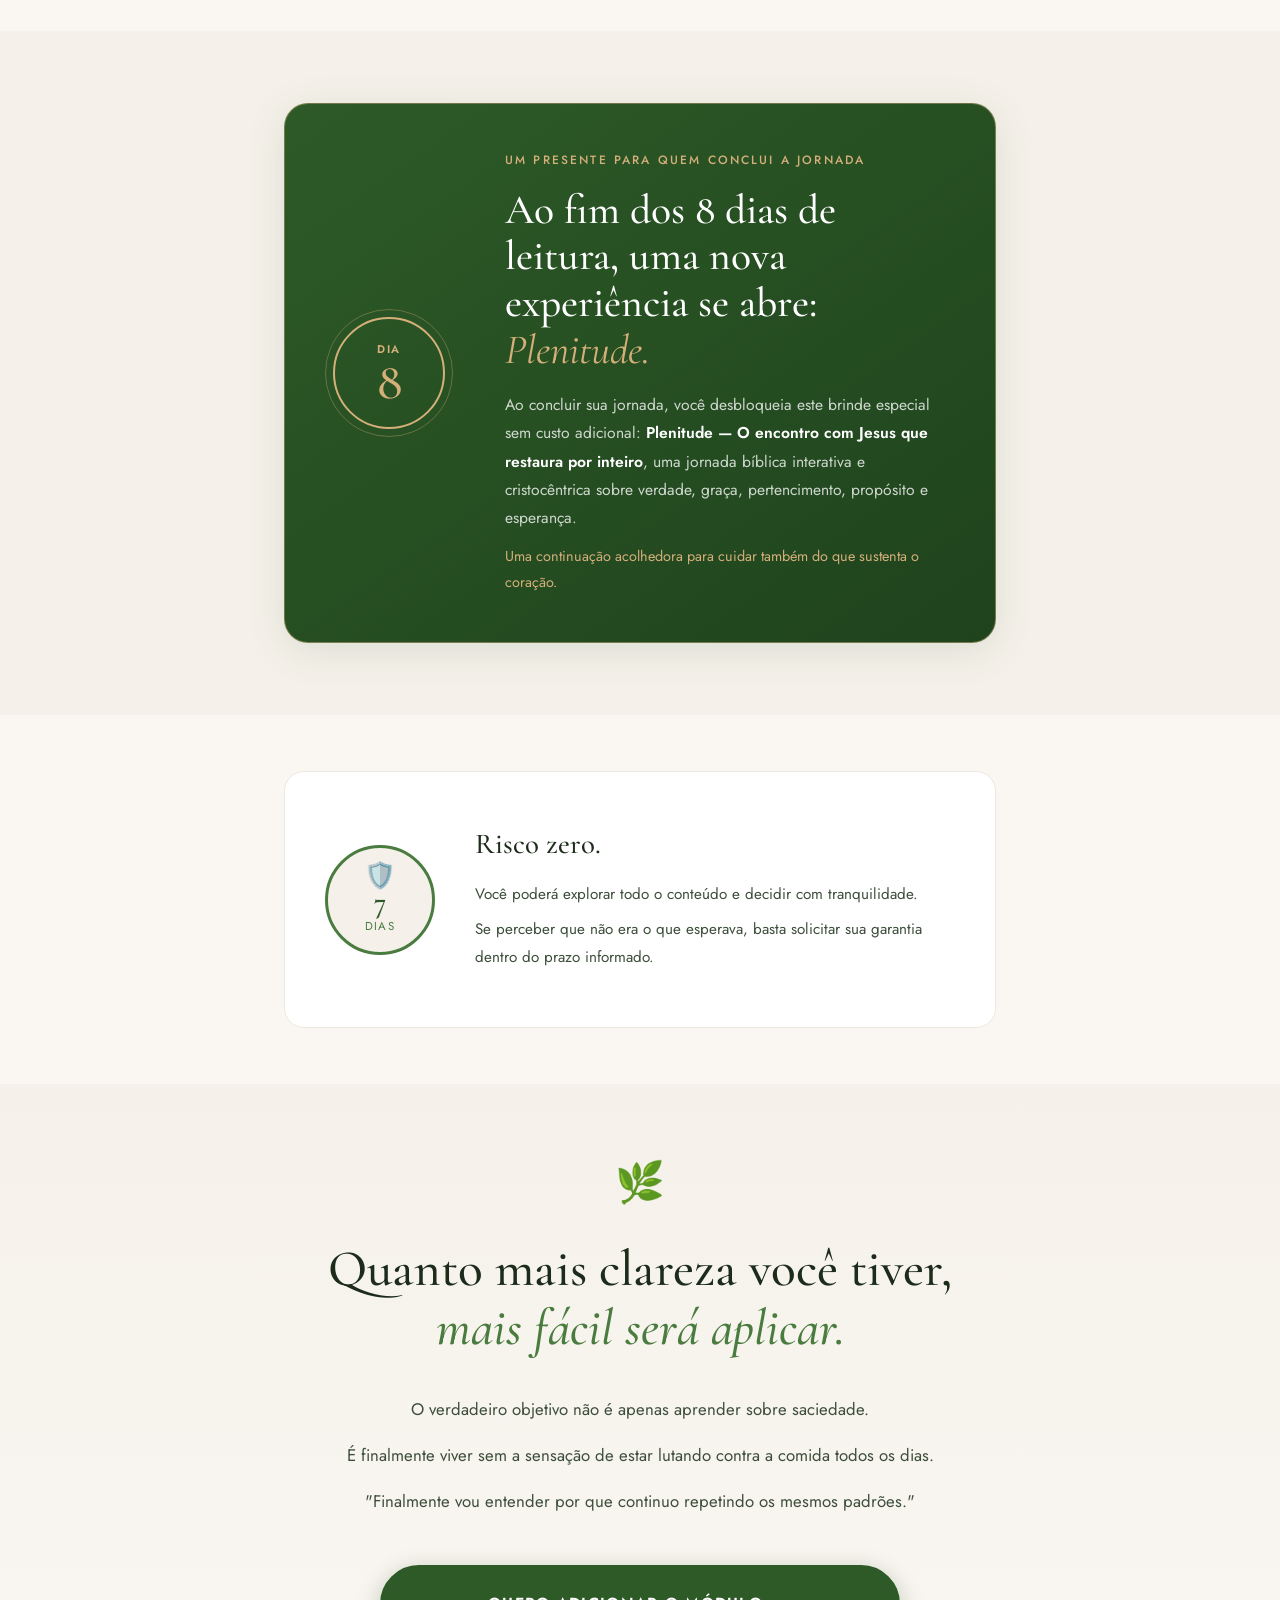
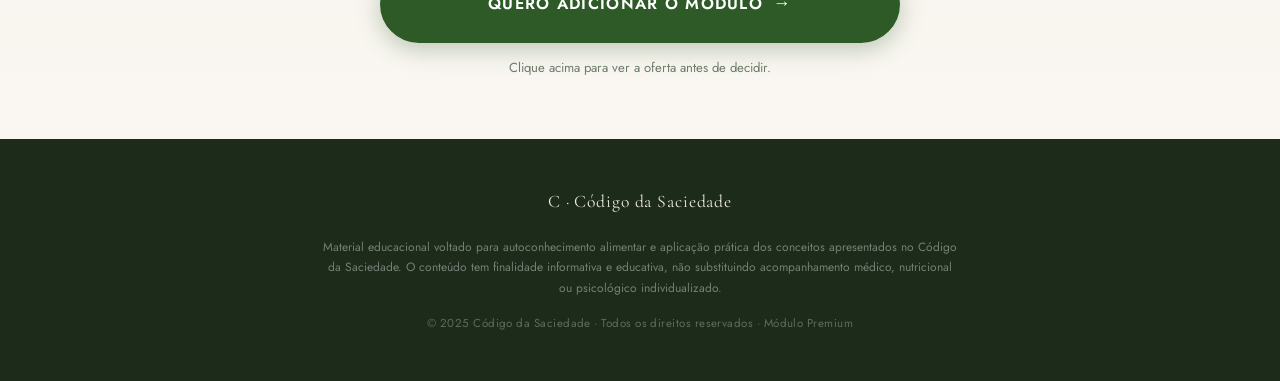
==== commit b71551f4: "feat: add Plenitude gift" ====
--- a/index.html
+++ b/index.html
@@ -82,10 +82,10 @@
         </div>
 
         <!-- BOTÃO OFICIAL KIWIFY — único na página, IDs não duplicar -->
-        <div style="text-align:center; width:100%;" id="kiwify-upsell-Bm9nzqK"
+        <div style="text-align:center; width:100%;" id="kiwify-upsell-LBpmREx"
              data-upsell-url="https://boas-vindas-codigo-da-saciedade.vercel.app/"
              data-downsell-url="https://fome-de-alma.vercel.app/">
-          <button id="kiwify-upsell-trigger-Bm9nzqK" style="
+          <button id="kiwify-upsell-trigger-LBpmREx" style="
             background: linear-gradient(135deg, #d8b45c 0%, #f2d98b 45%, #b88a2e 100%);
             padding: 18px 34px;
             cursor: pointer;
@@ -105,7 +105,7 @@
             SIM, QUERO ADICIONAR OS 9 CICLOS INVISÍVEIS POR R$ 27
           </button>
 
-          <div id="kiwify-upsell-cancel-trigger-Bm9nzqK" class="cancel-link">
+          <div id="kiwify-upsell-cancel-trigger-LBpmREx" class="cancel-link">
             Não, obrigado. Quero continuar sem esta oferta.
           </div>
         </div>
@@ -300,7 +300,28 @@
   </section>
 
   <!-- ─────────────────────────────────────────
-       SEÇÃO 9 · GARANTIA
+       SEÇÃO 9 · BRINDE PLENITUDE
+  ───────────────────────────────────────── -->
+  <section class="gift-section" id="brinde-plenitude">
+    <div class="container narrow">
+      <div class="gift-card">
+        <div class="gift-day" aria-hidden="true"><span>Dia</span><strong>8</strong></div>
+        <div class="gift-copy">
+          <div class="section-eyebrow">Um presente para quem conclui a jornada</div>
+          <h2 class="gift-headline">Ao fim dos 8 dias de leitura, uma nova experiência se abre: <em>Plenitude.</em></h2>
+          <p>
+            Ao concluir sua jornada, você desbloqueia este brinde especial sem custo adicional:
+            <strong>Plenitude — O encontro com Jesus que restaura por inteiro</strong>, uma jornada bíblica
+            interativa e cristocêntrica sobre verdade, graça, pertencimento, propósito e esperança.
+          </p>
+          <p class="gift-note">Uma continuação acolhedora para cuidar também do que sustenta o coração.</p>
+        </div>
+      </div>
+    </div>
+  </section>
+
+  <!-- ─────────────────────────────────────────
+       SEÇÃO 10 · GARANTIA
   ───────────────────────────────────────── -->
   <section class="guarantee-section" id="s9-garantia">
     <div class="container narrow">
@@ -328,7 +349,7 @@
   </section>
 
   <!-- ─────────────────────────────────────────
-       SEÇÃO 10 · ENCERRAMENTO + CTA FINAL
+       SEÇÃO 11 · ENCERRAMENTO + CTA FINAL
   ───────────────────────────────────────── -->
   <section class="closing-section" id="s10-fechamento">
     <div class="container narrow">
--- a/style.css
+++ b/style.css
@@ -392,6 +392,41 @@
 }
 .access-body strong { color: var(--green-deep); font-weight: 600; }
 
+/* ===== GIFT · PLENITUDE ===== */
+.gift-section { background: var(--cream-warm); padding: 72px 0; }
+.gift-card {
+  display: grid;
+  grid-template-columns: 130px 1fr;
+  align-items: center;
+  gap: 42px;
+  padding: 46px 48px;
+  background: linear-gradient(145deg, var(--green-deep), #1f431d);
+  border: 1px solid rgba(212,175,122,.45);
+  border-radius: 24px;
+  box-shadow: var(--shadow-card);
+}
+.gift-day {
+  width: 112px;
+  height: 112px;
+  border-radius: 50%;
+  border: 2px solid var(--gold-light);
+  outline: 1px solid rgba(212,175,122,.35);
+  outline-offset: 7px;
+  display: flex;
+  flex-direction: column;
+  align-items: center;
+  justify-content: center;
+  color: var(--gold-light);
+}
+.gift-day span { font-size: .7rem; font-weight: 600; letter-spacing: .16em; text-transform: uppercase; }
+.gift-day strong { font-family: 'Cormorant Garamond', serif; font-size: 3.25rem; font-weight: 500; line-height: .9; }
+.gift-copy .section-eyebrow { color: var(--gold-light); }
+.gift-headline { margin: 0 0 18px; color: var(--white); font-family: 'Cormorant Garamond', serif; font-size: clamp(1.85rem, 4vw, 2.6rem); font-weight: 500; line-height: 1.12; }
+.gift-headline em { color: var(--gold-light); font-weight: 400; }
+.gift-copy p { color: rgba(255,255,255,.78); font-size: .98rem; line-height: 1.8; }
+.gift-copy p strong { color: var(--white); font-weight: 600; }
+.gift-copy .gift-note { margin-top: 12px; color: var(--gold-light); font-size: .9rem; }
+
 /* ===== OFFER ===== */
 .offer-section { background: var(--cream-warm); padding: 60px 0; text-align: center; }
 /* Offer at top of page — cream background matches hero */
@@ -553,6 +588,8 @@
   .comparison-table { flex-direction: column; }
   .comp-plus { padding: 8px; writing-mode: unset; min-width: unset; }
   .guarantee-card { flex-direction: column; text-align: center; align-items: center; }
+  .gift-card { grid-template-columns: 1fr; padding: 40px 26px; text-align: center; }
+  .gift-day { margin: 0 auto; }
   .offer-card { padding: 32px 24px; }
   .decision-card { padding: 36px 24px; }
   .hero-body-text { border-radius: 12px; border-left: none; border-top: 3px solid var(--gold); }
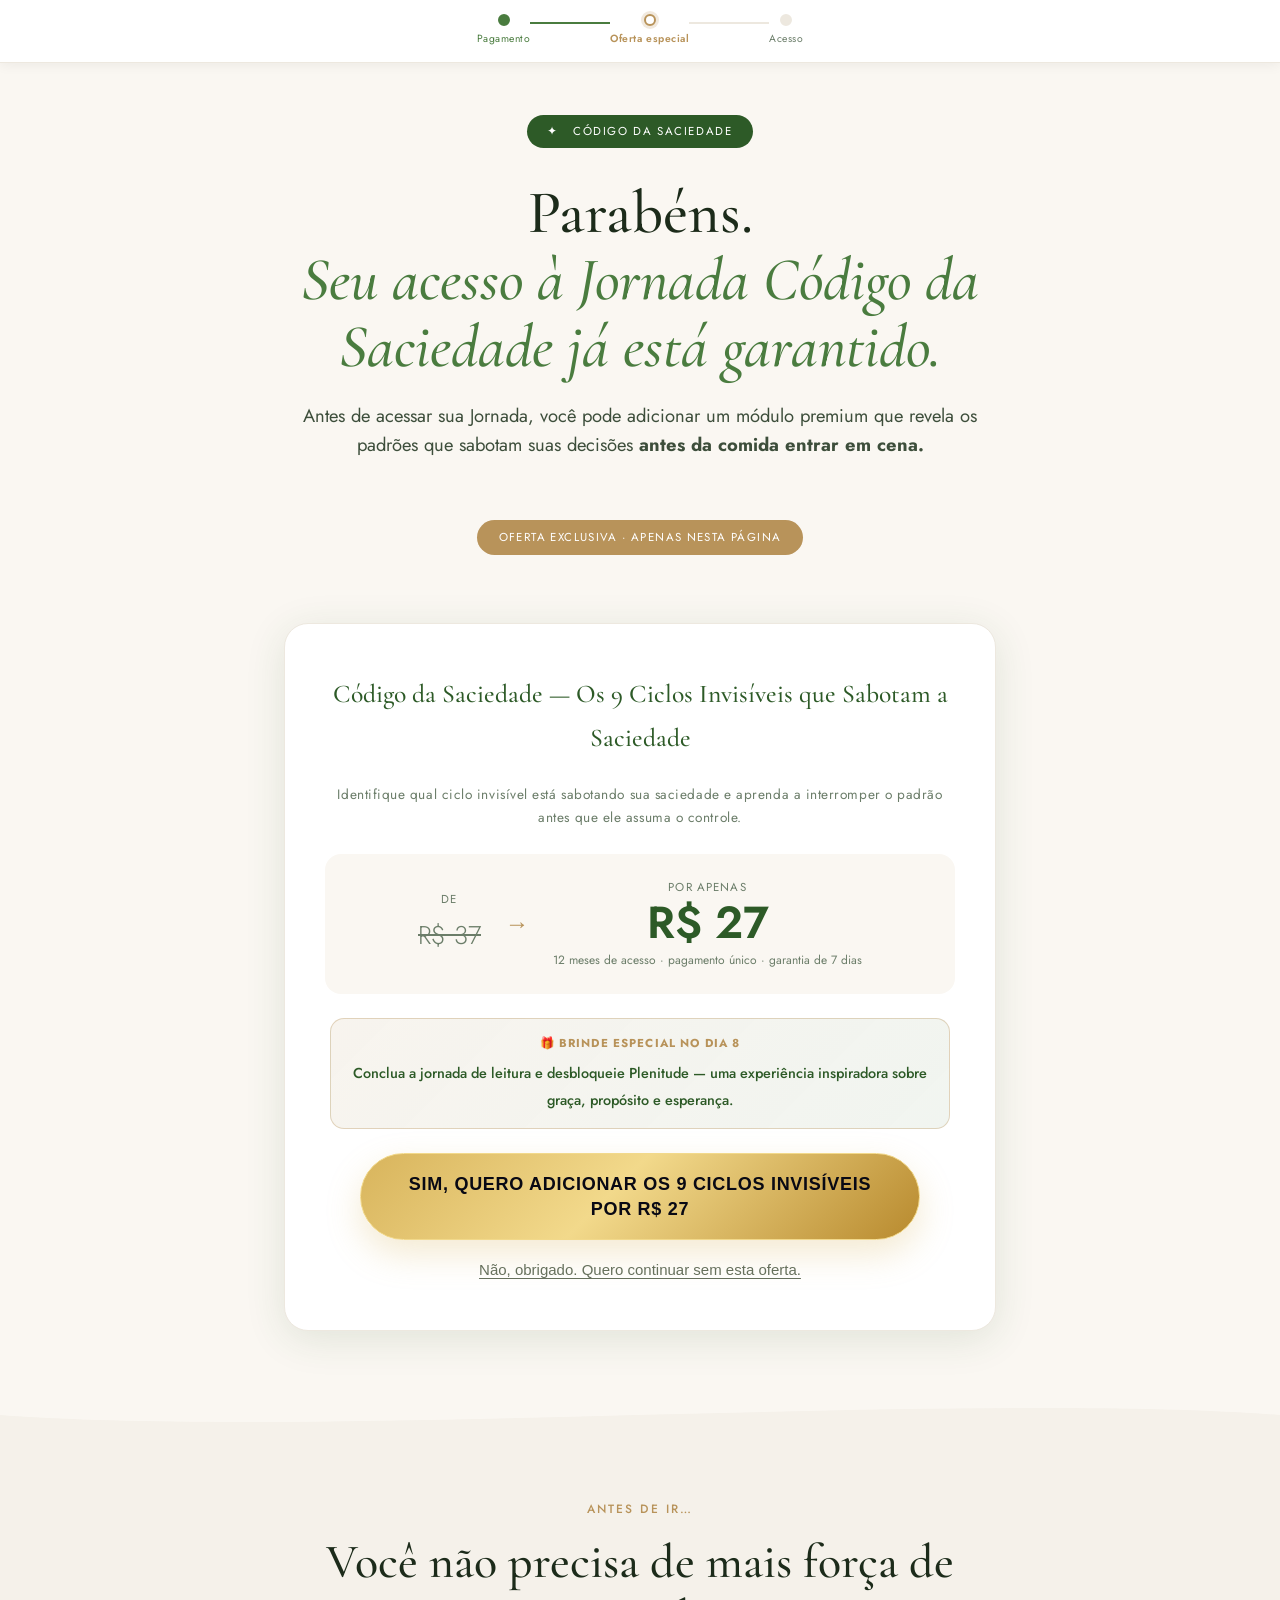
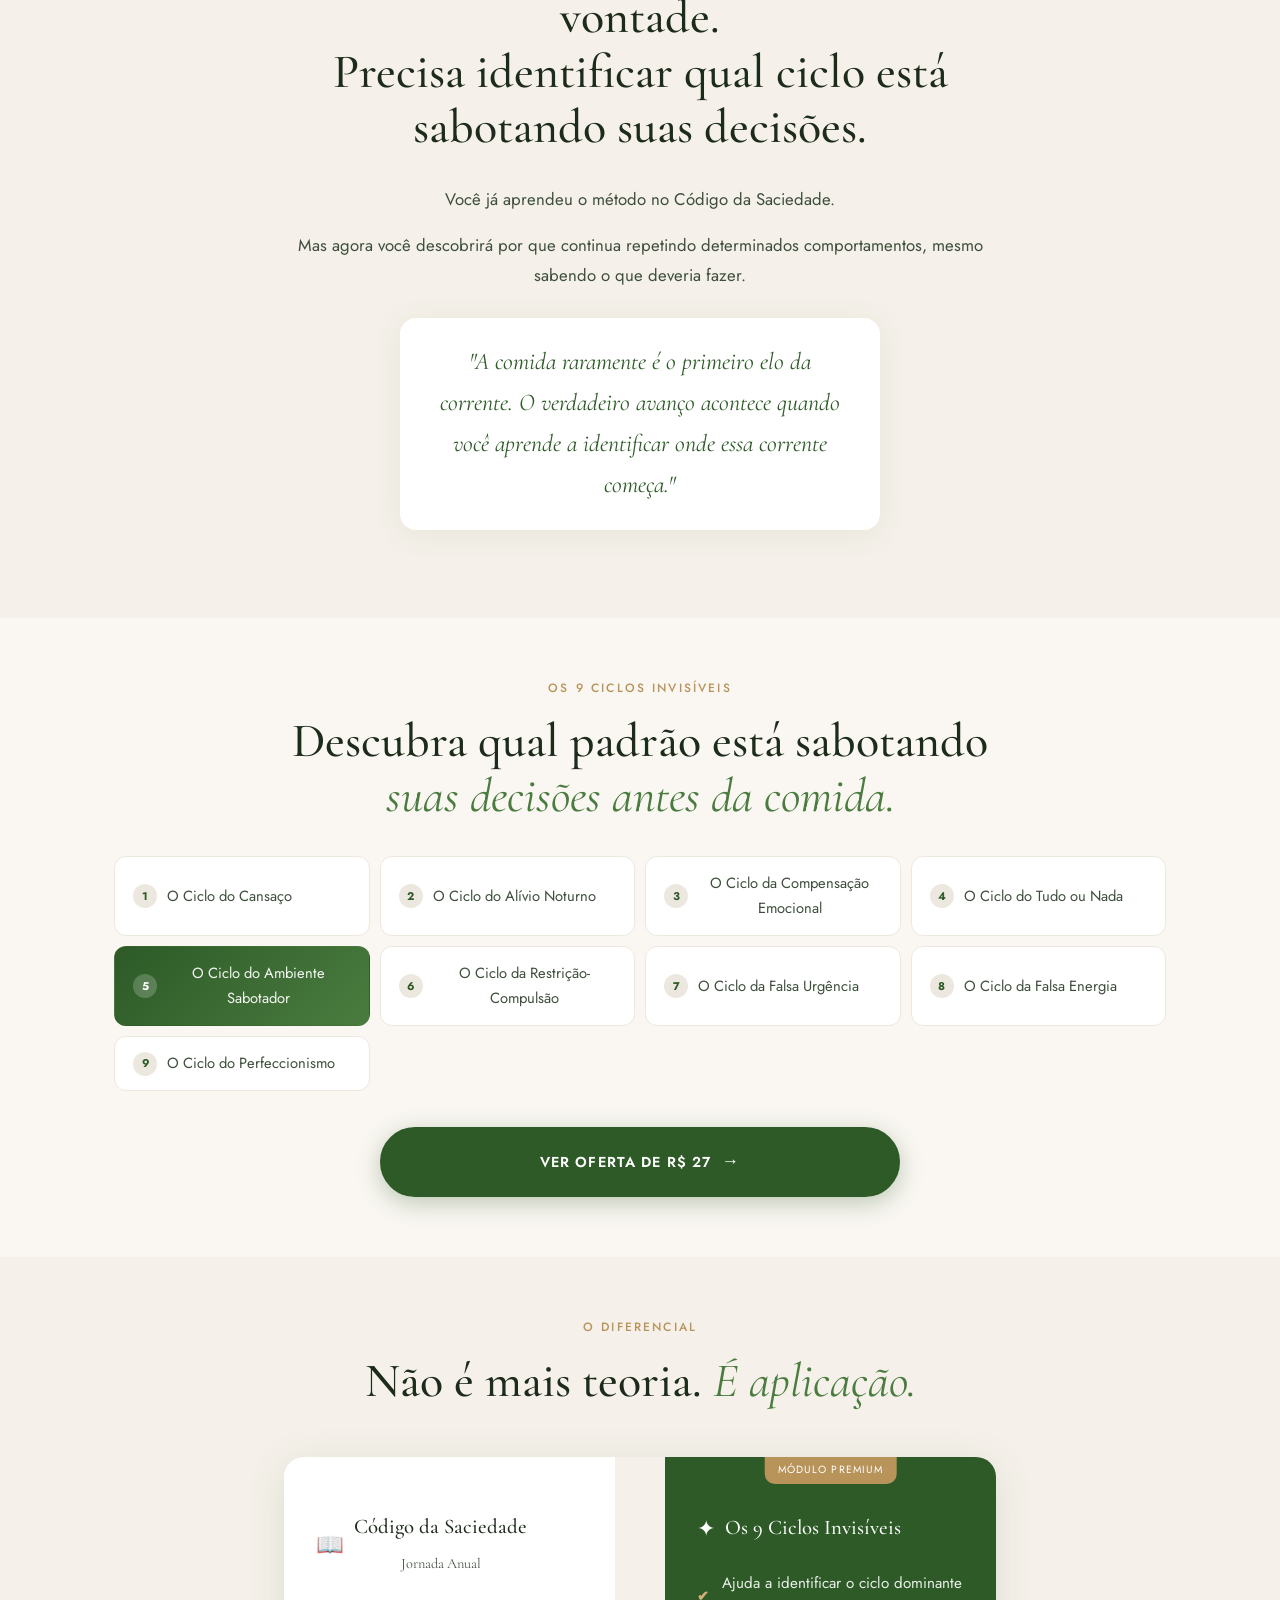
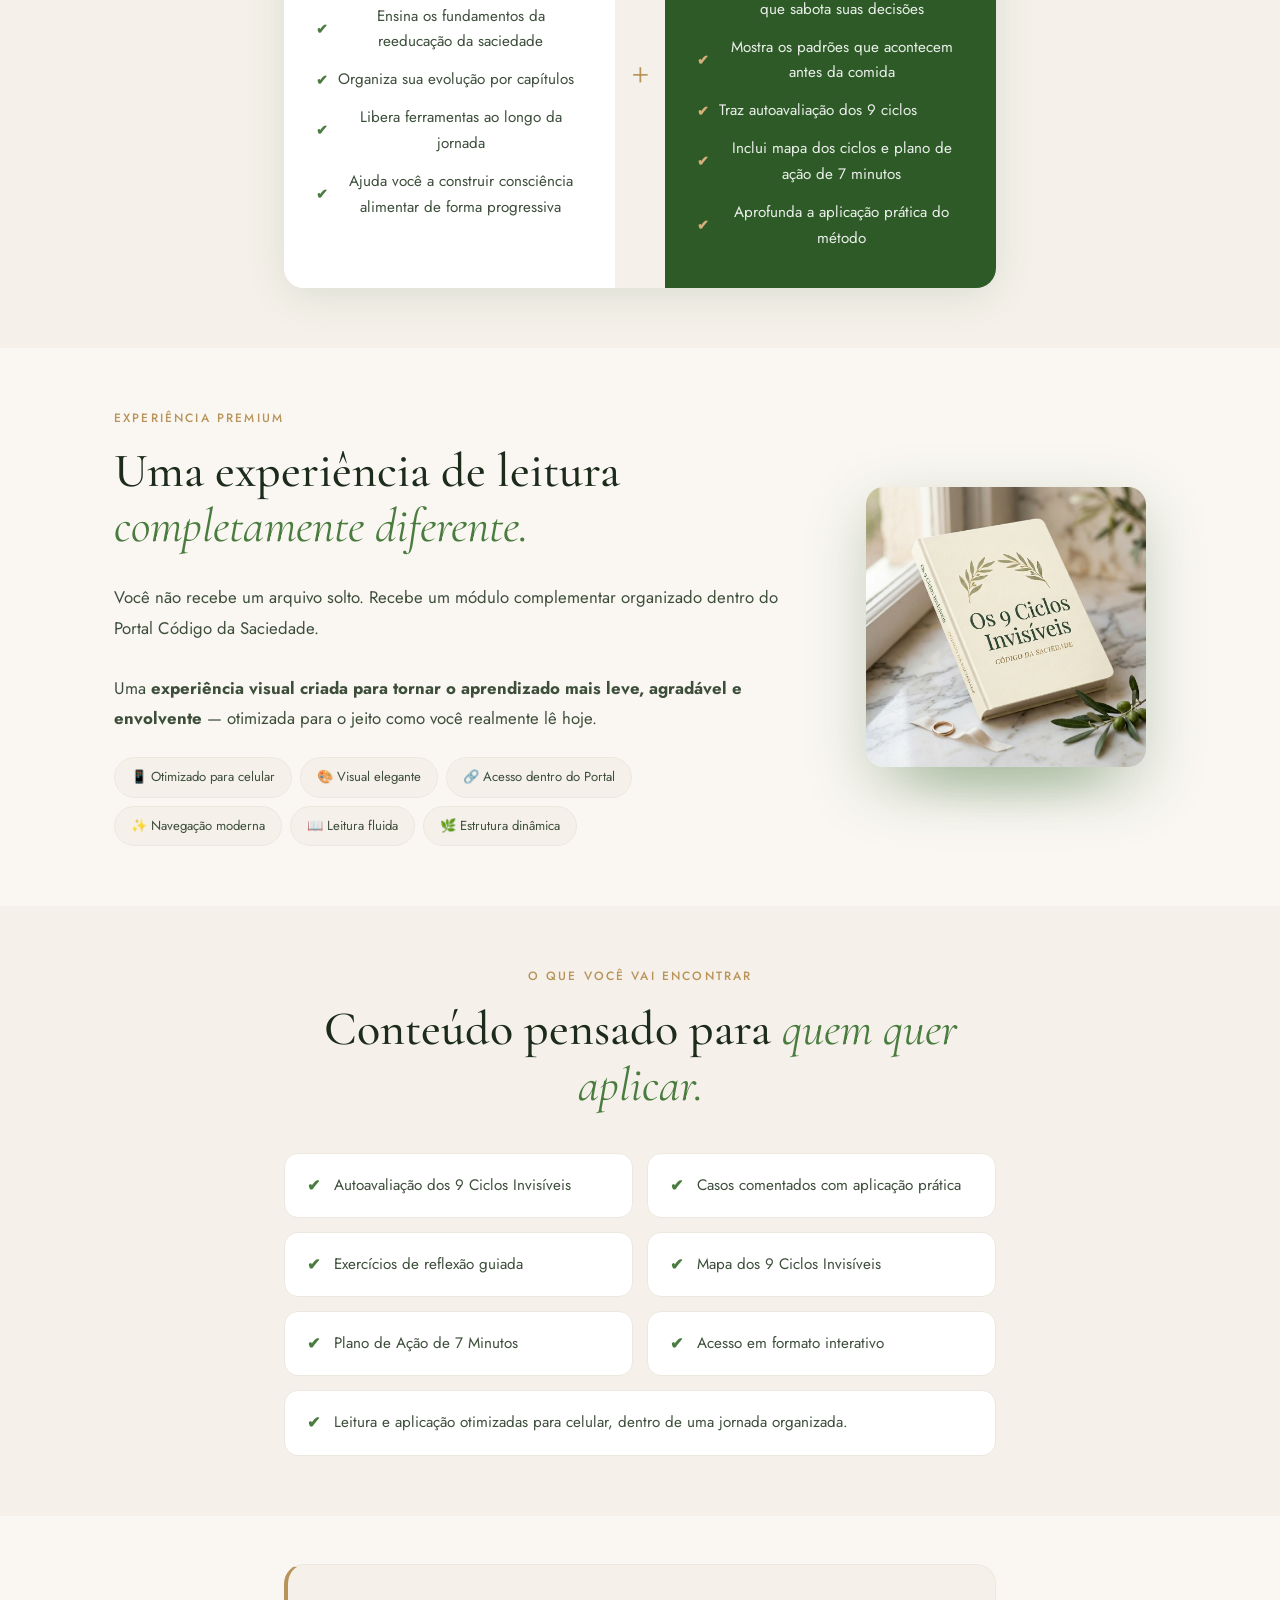
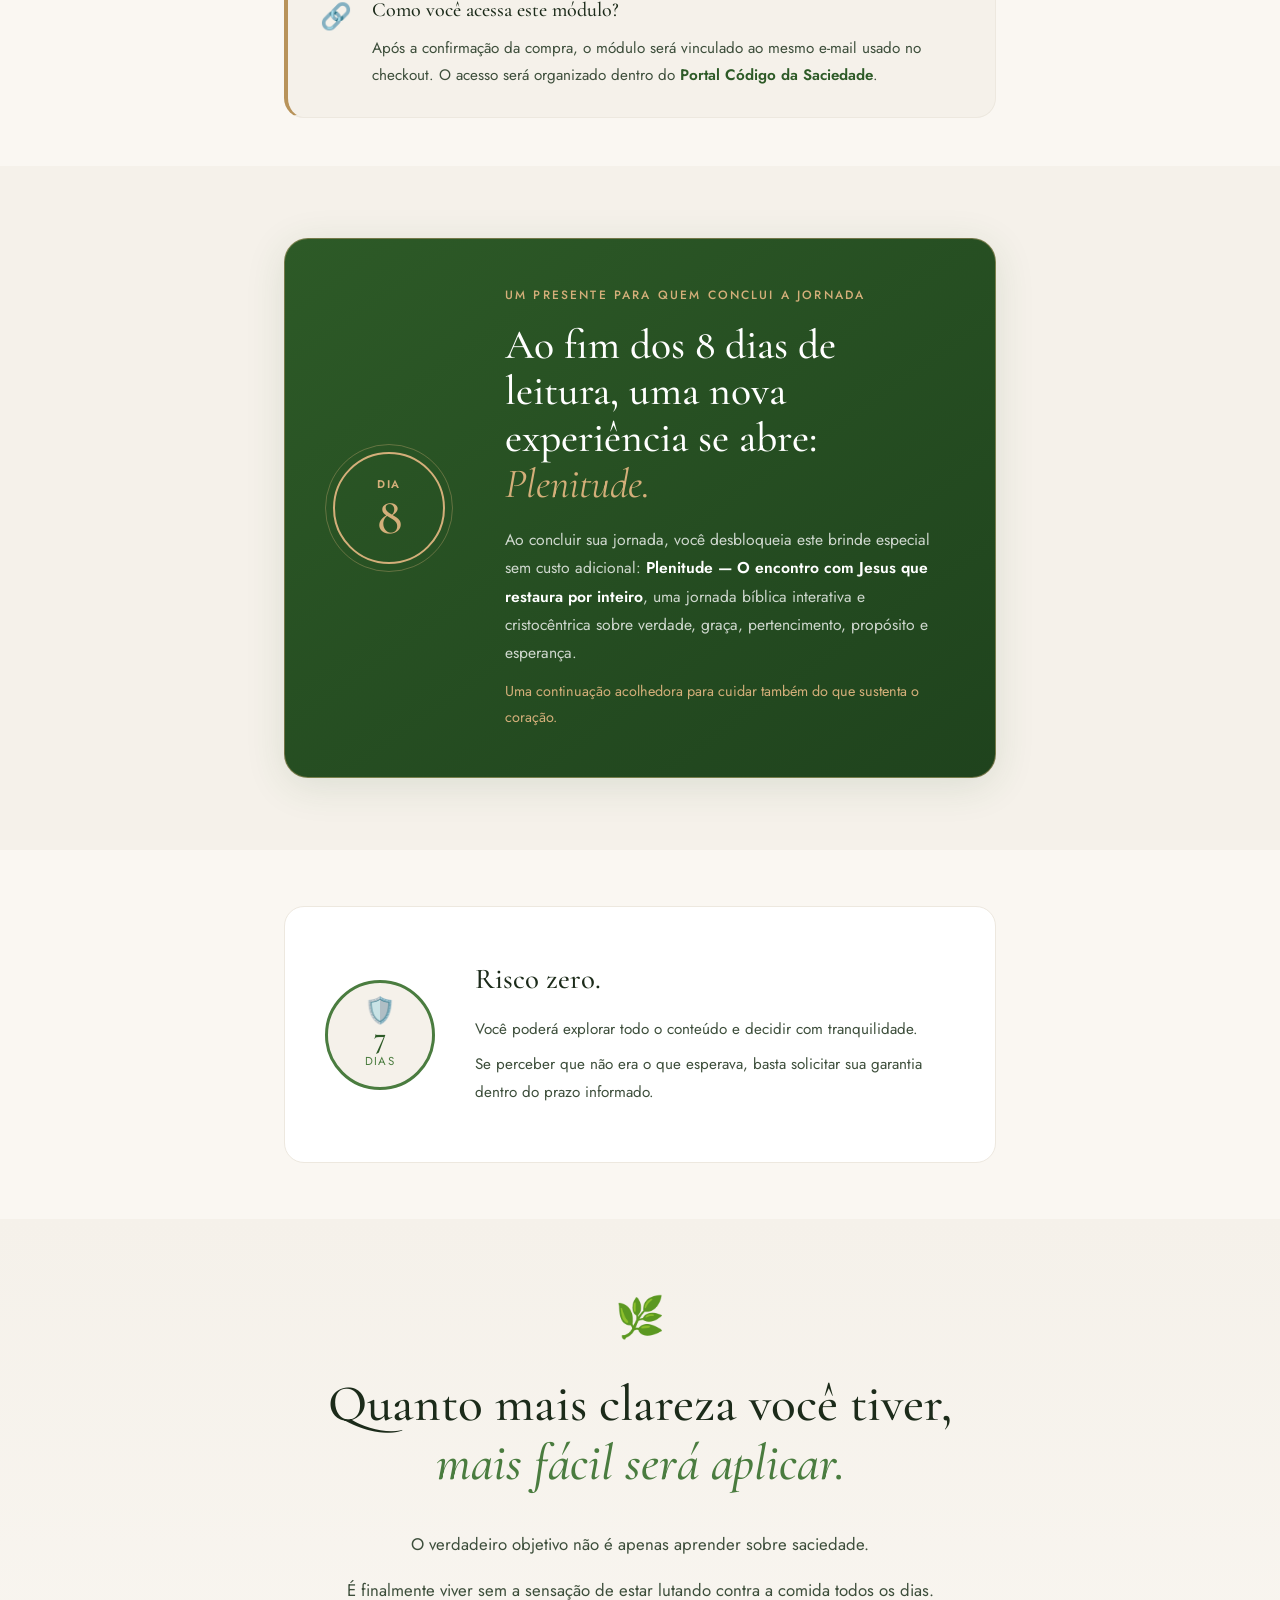
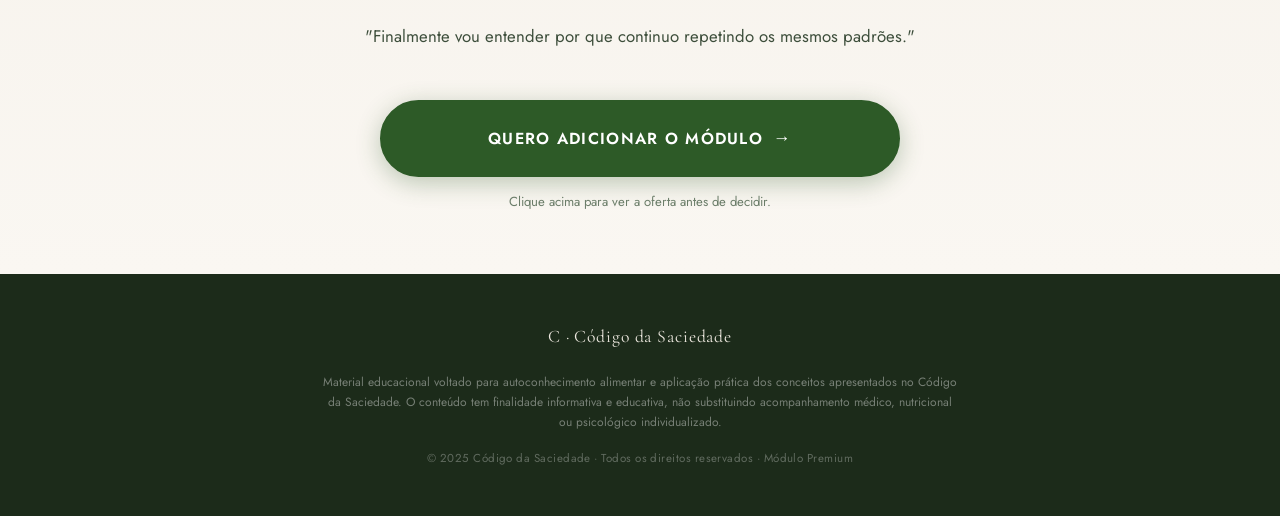
==== commit d08c9719: "feat: highlight Plenitude near offer" ====
--- a/index.html
+++ b/index.html
@@ -79,6 +79,11 @@
             <span class="price-promo">R$ 27</span>
             <span class="price-note">12 meses de acesso · pagamento único · garantia de 7 dias</span>
           </div>
+        </div>
+
+        <div class="gift-teaser" aria-label="Brinde especial Plenitude">
+          <span>🎁 Brinde especial no Dia 8</span>
+          <strong>Conclua a jornada de leitura e desbloqueie Plenitude — uma experiência inspiradora sobre graça, propósito e esperança.</strong>
         </div>
 
         <!-- BOTÃO OFICIAL KIWIFY — único na página, IDs não duplicar -->
--- a/style.css
+++ b/style.css
@@ -472,6 +472,17 @@
   border: 1px solid var(--cream-dark); border-radius: var(--radius-pill);
   padding: 8px 20px;
 }
+.gift-teaser {
+  width: 100%;
+  max-width: 620px;
+  padding: 15px 20px;
+  border: 1px solid rgba(184,147,90,.35);
+  border-radius: 14px;
+  background: linear-gradient(135deg, rgba(184,147,90,.10), rgba(74,124,63,.08));
+  text-align: center;
+}
+.gift-teaser span { display: block; margin-bottom: 5px; color: var(--gold); font-size: .72rem; font-weight: 700; letter-spacing: .1em; text-transform: uppercase; }
+.gift-teaser strong { color: var(--green-deep); font-size: .9rem; font-weight: 500; line-height: 1.55; }
 
 /* ===== BUTTONS ===== */
 .btn-primary {
